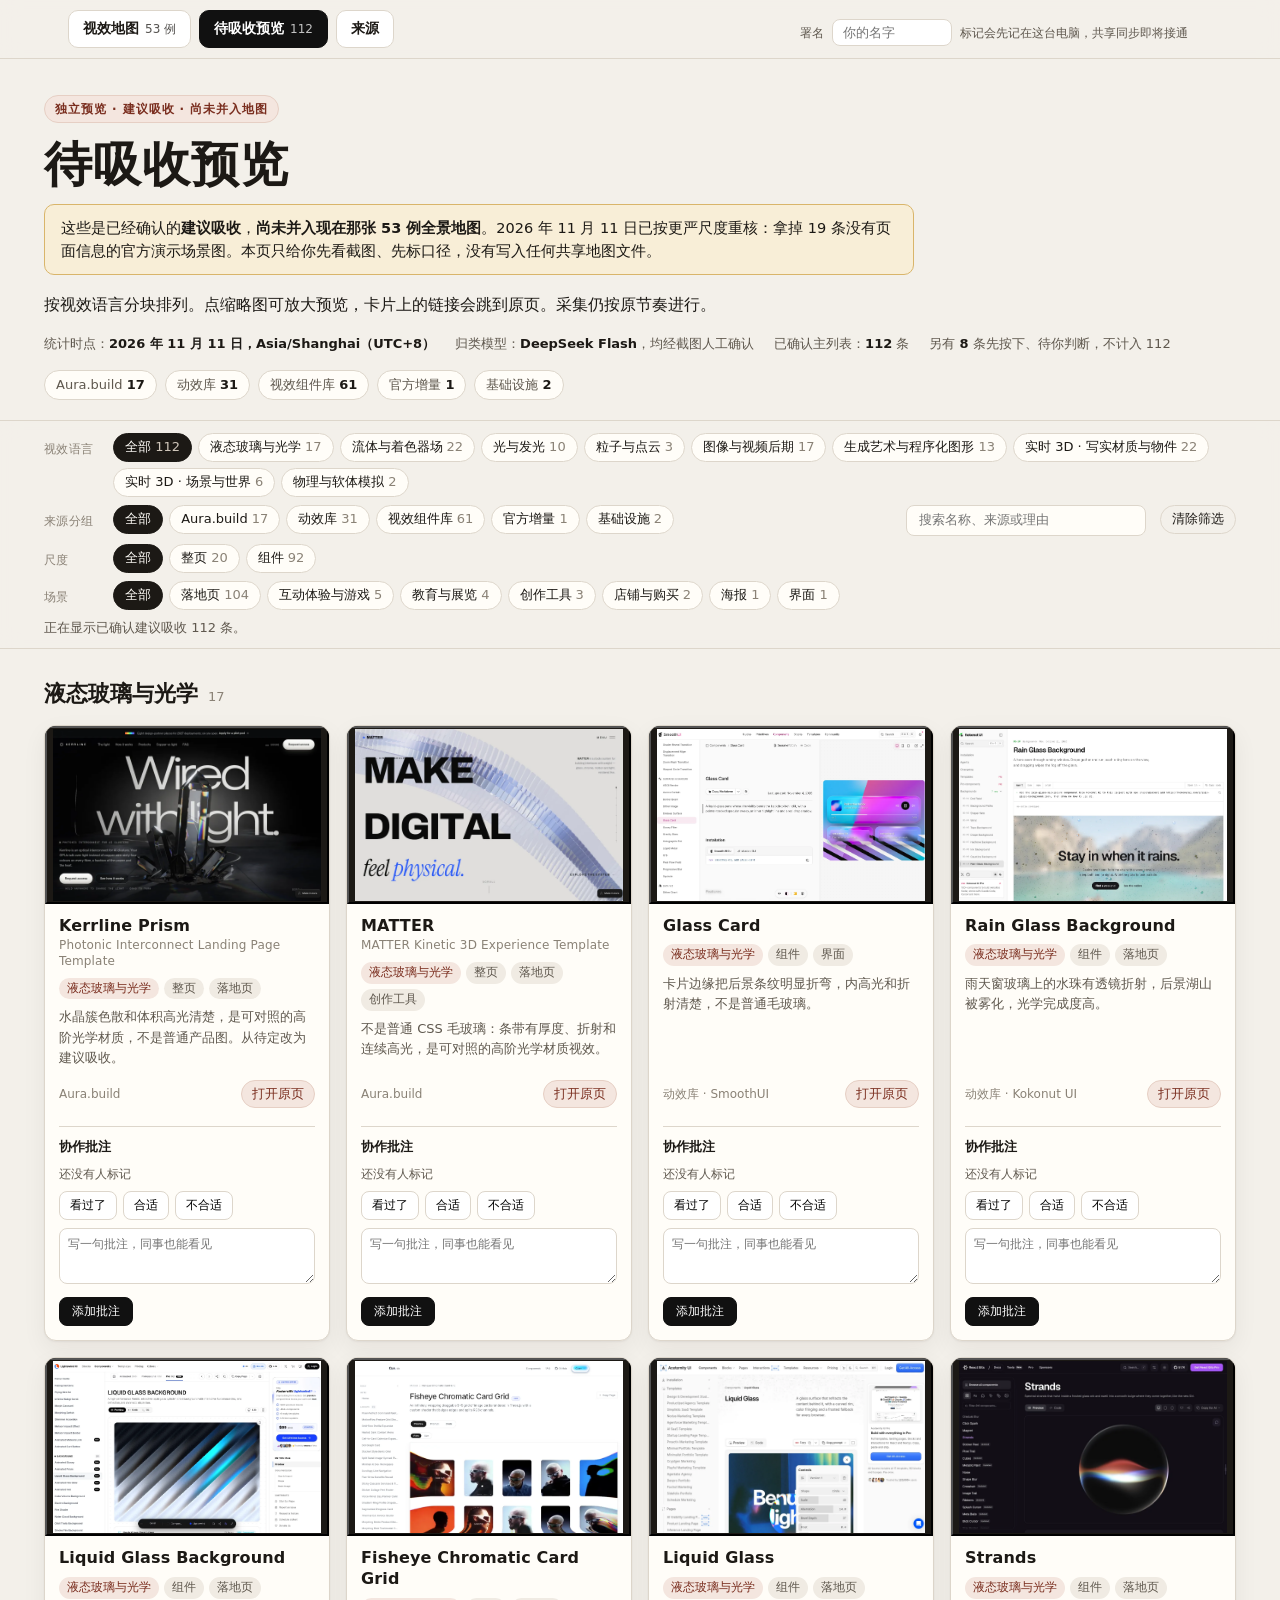
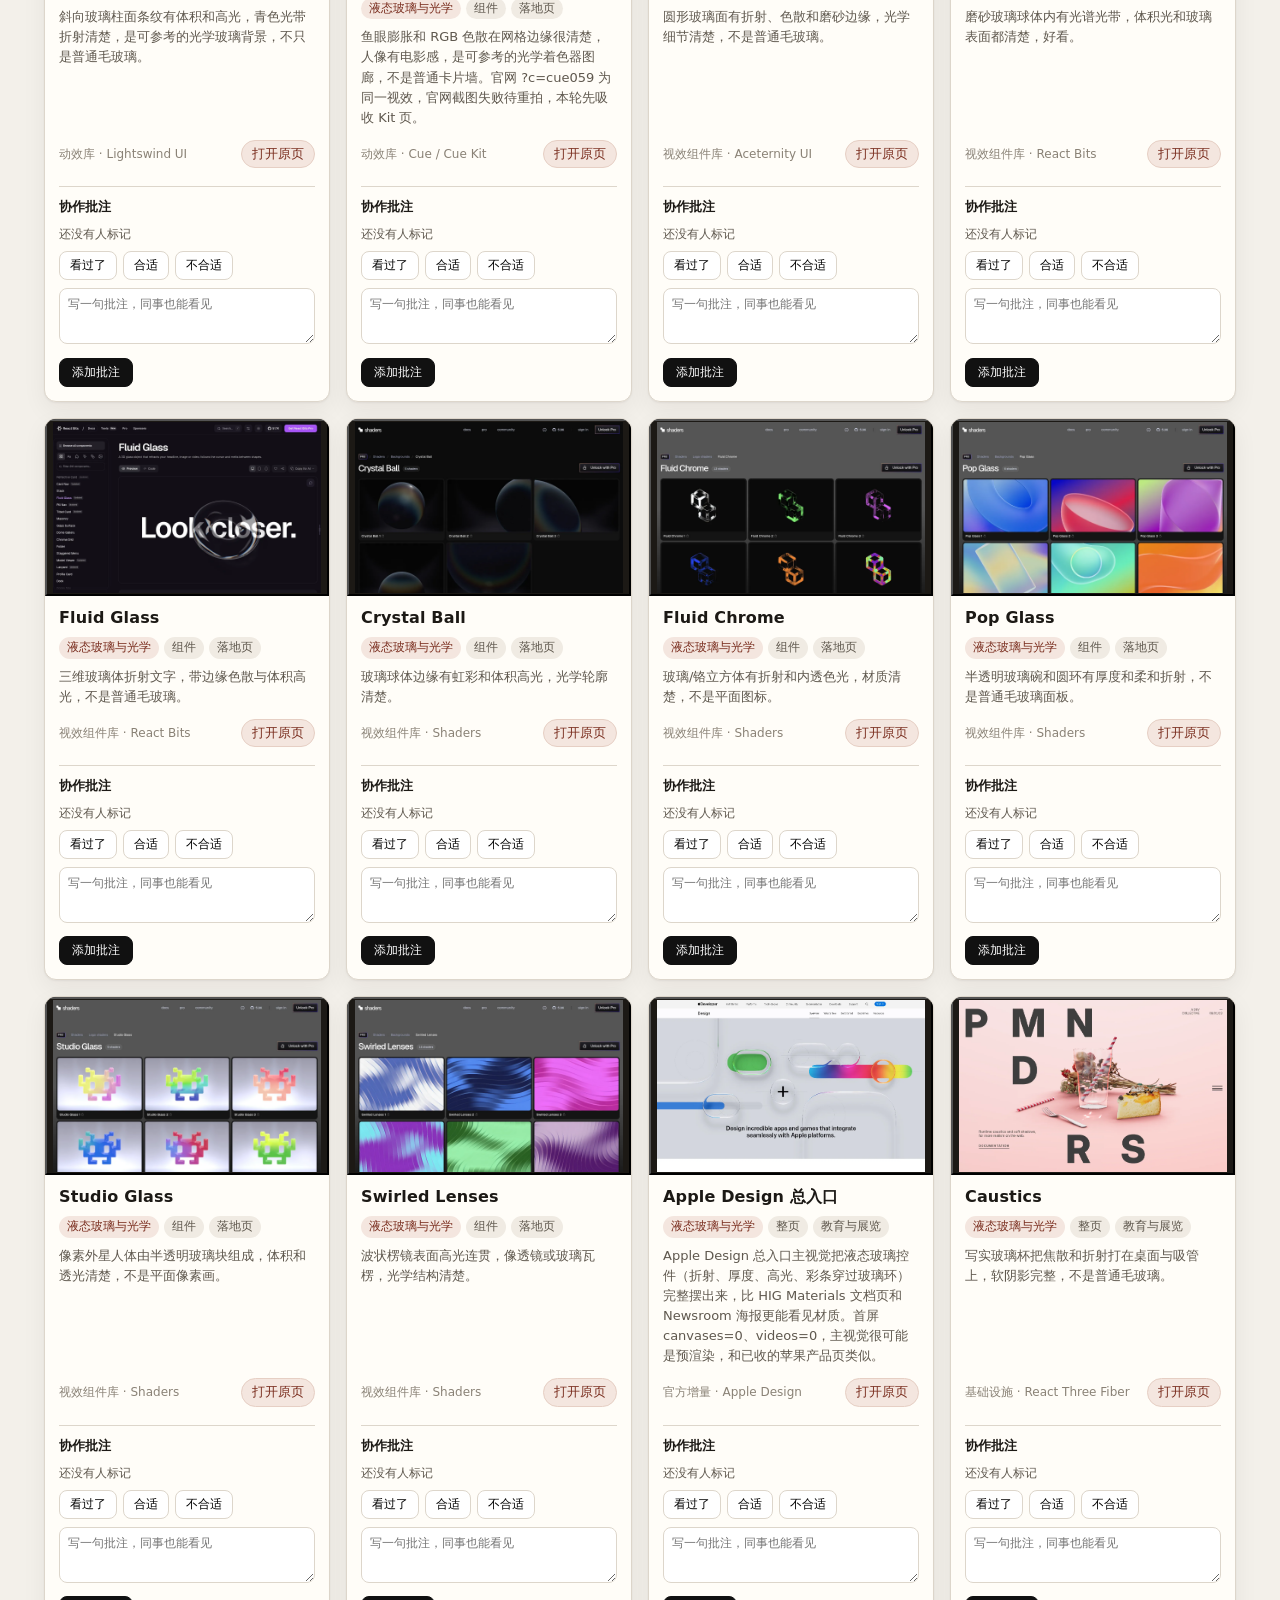
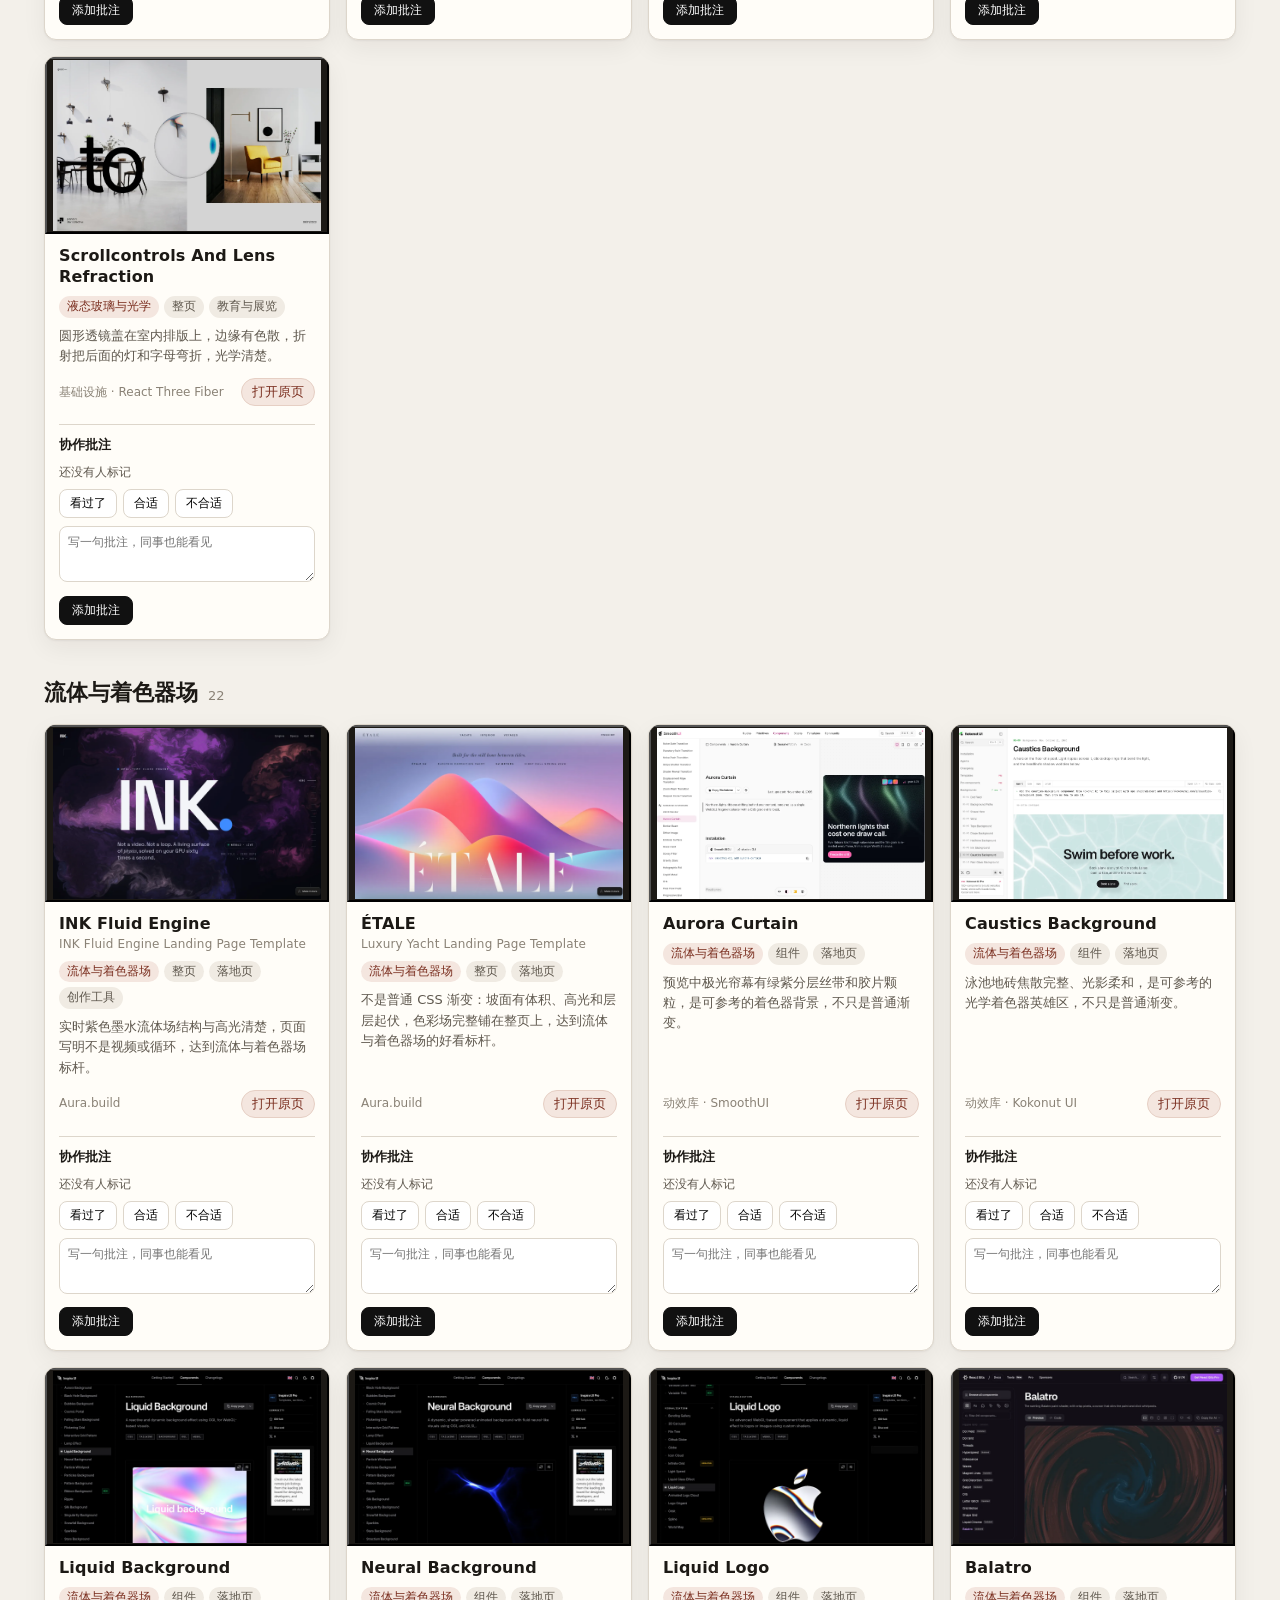
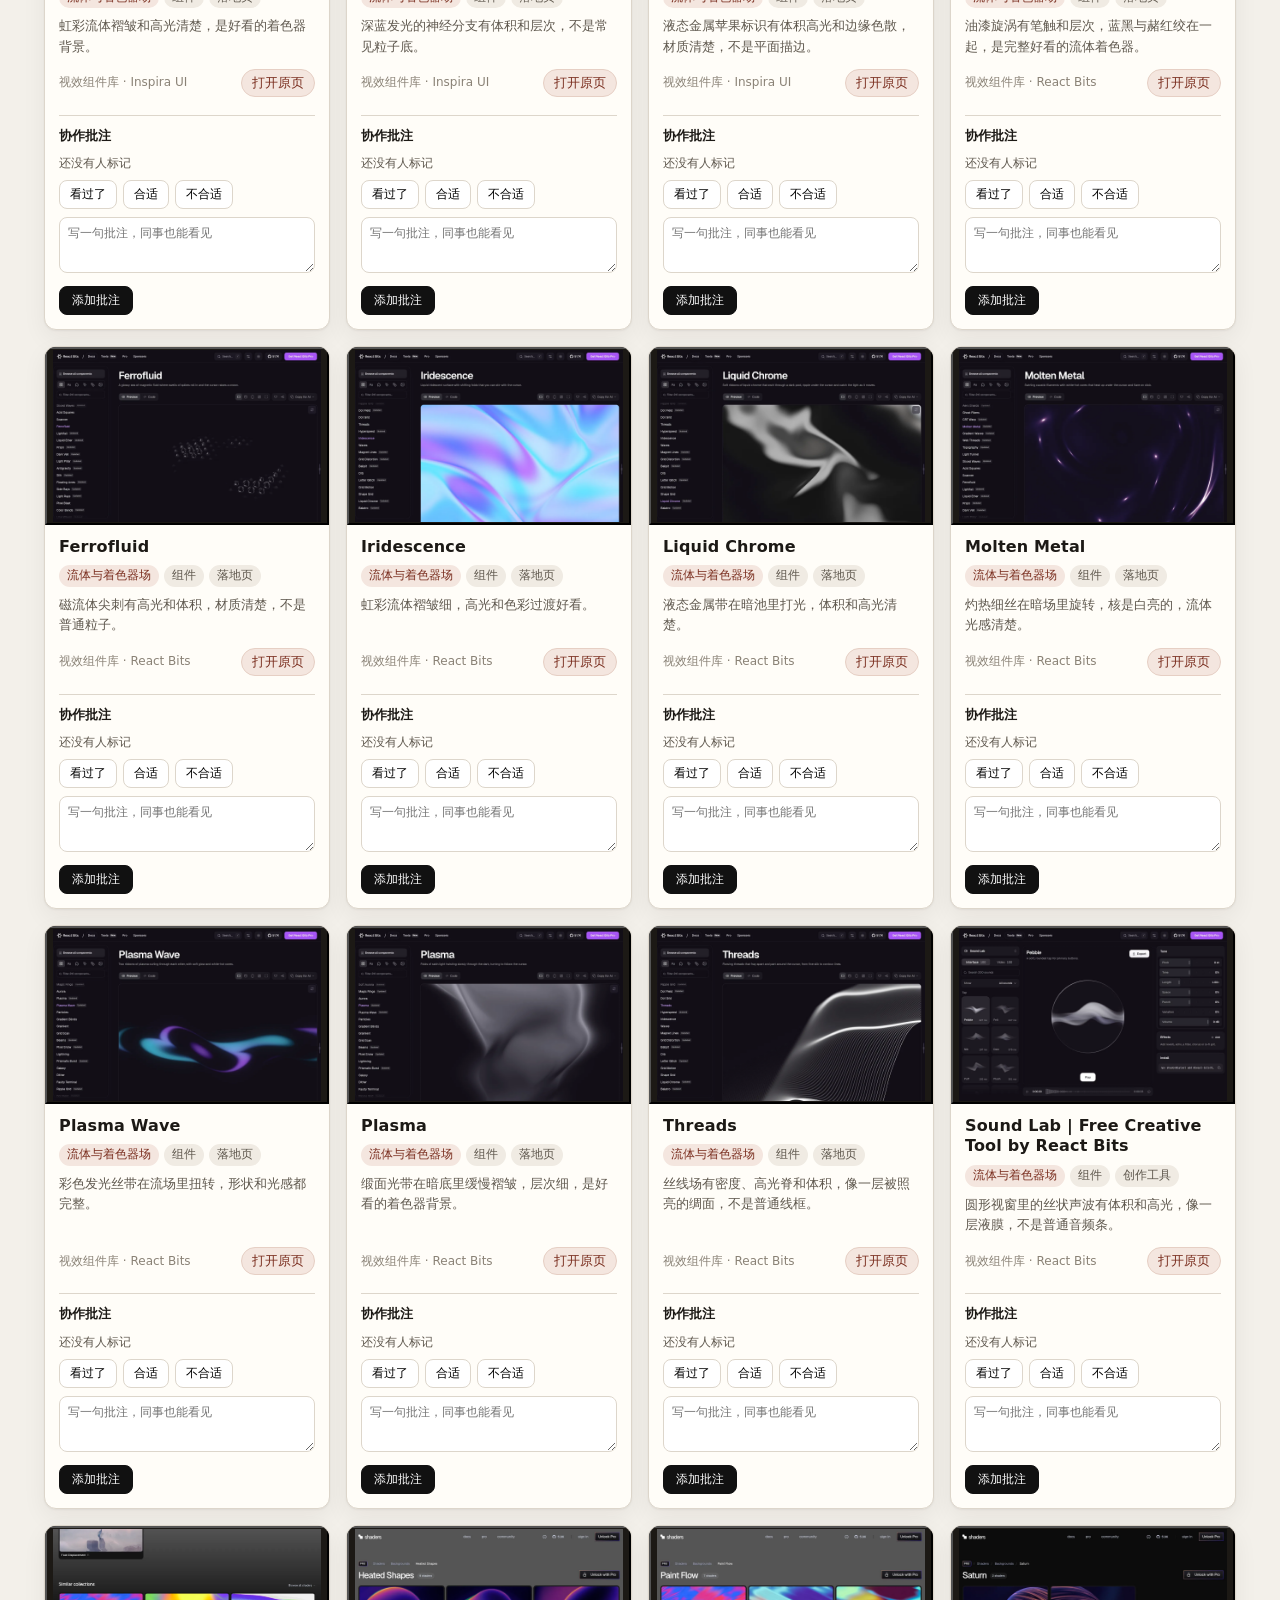
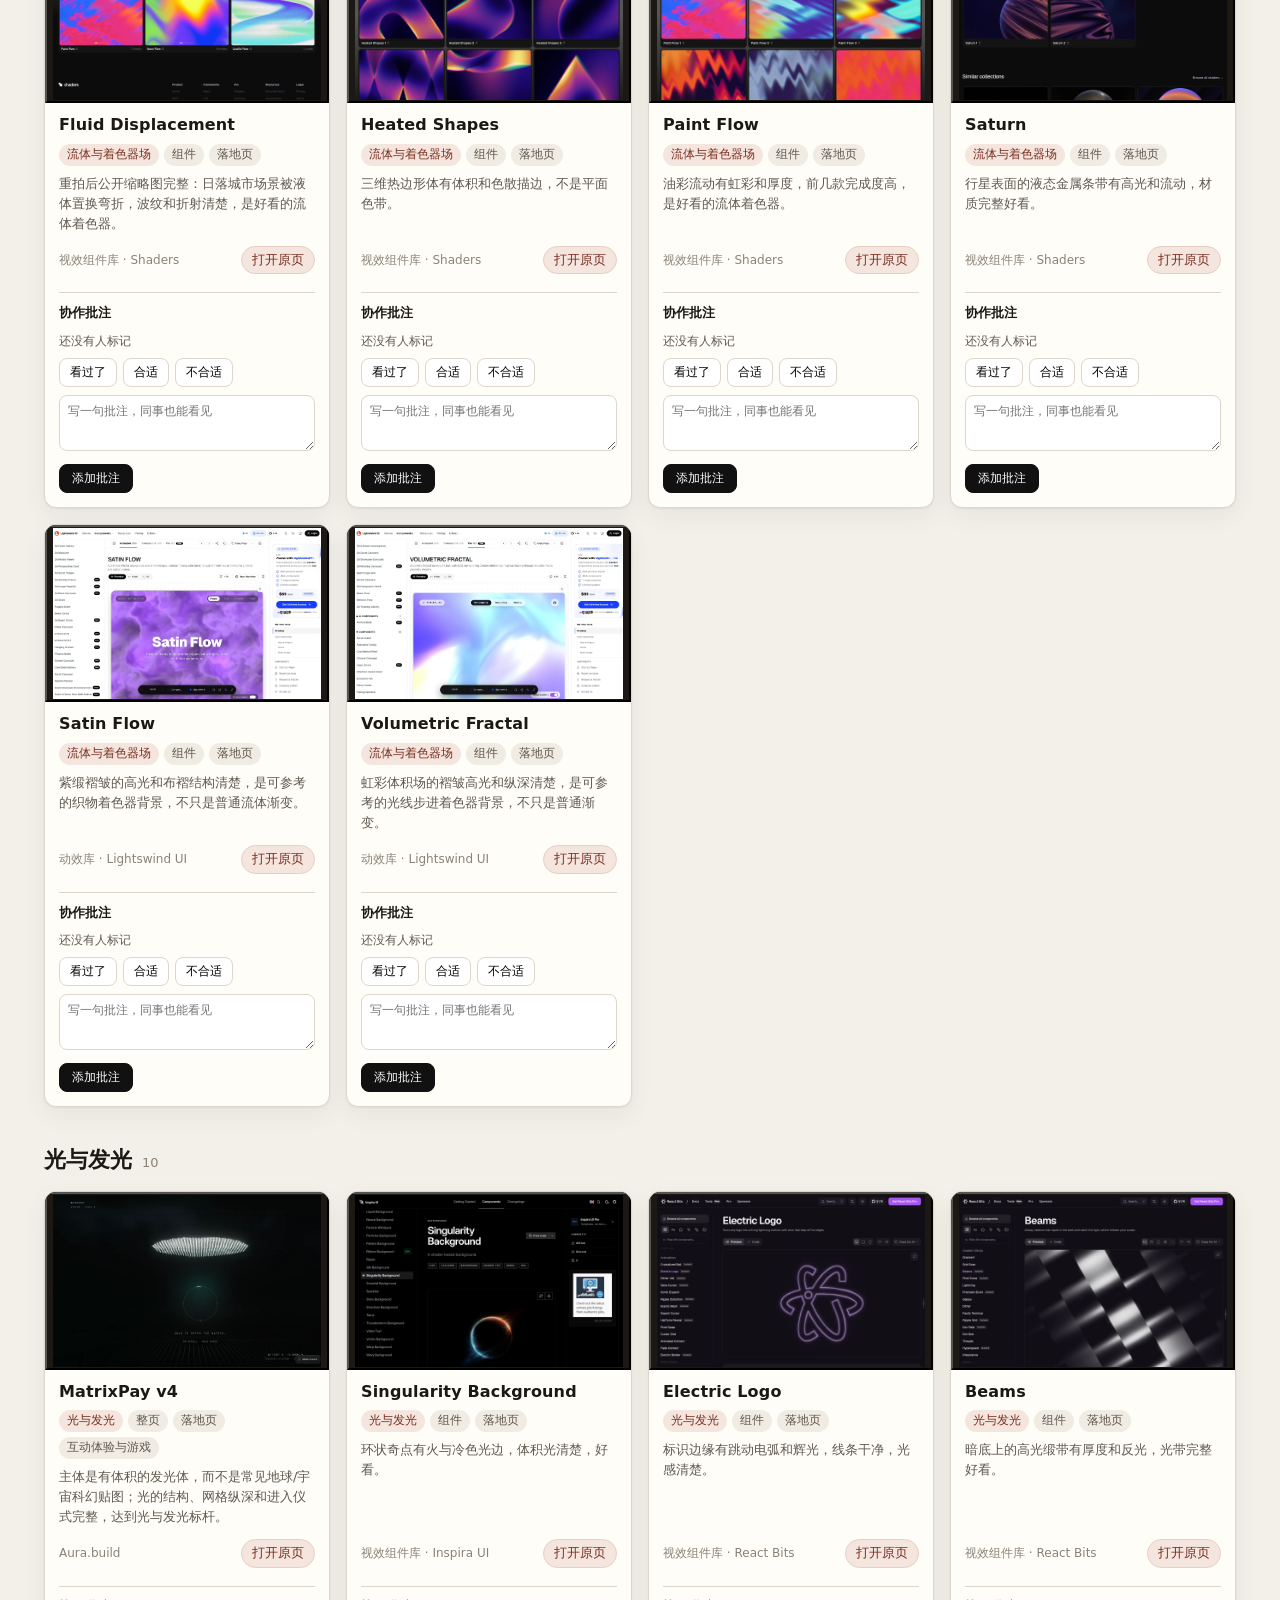
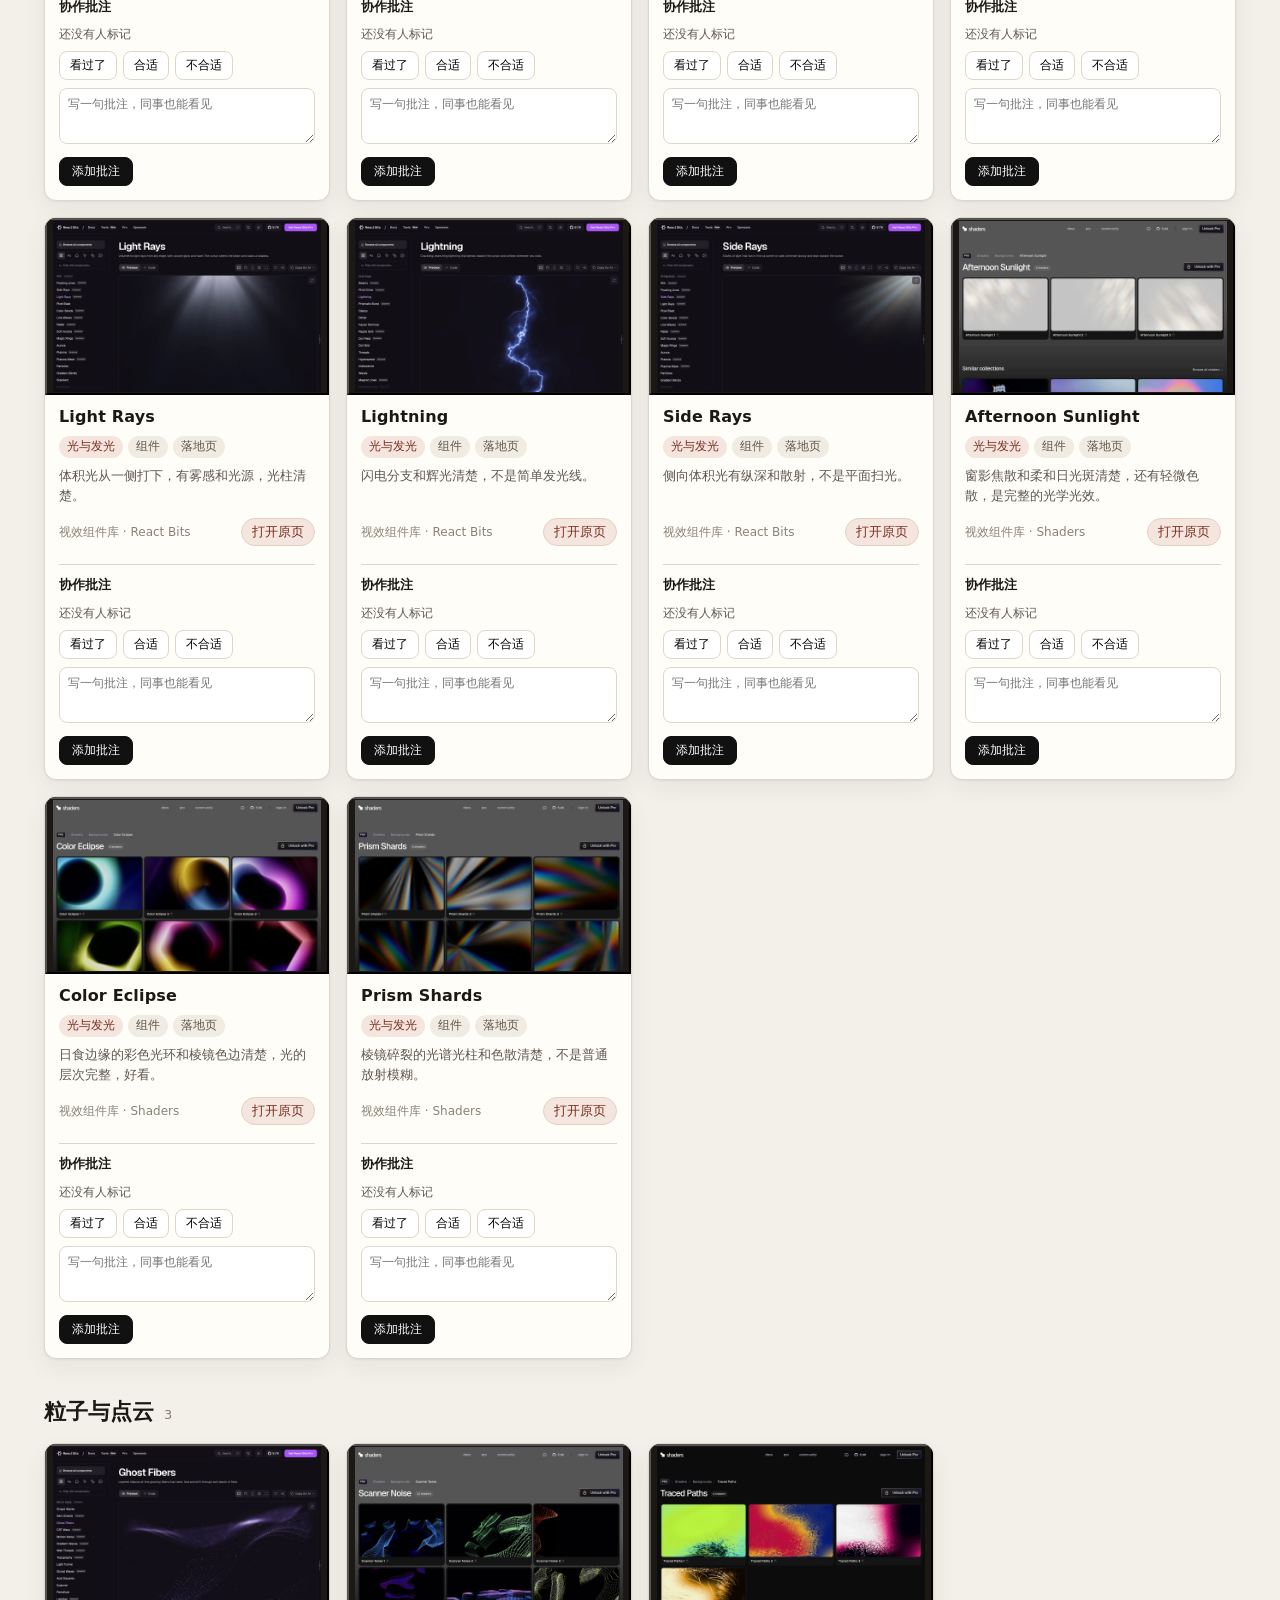
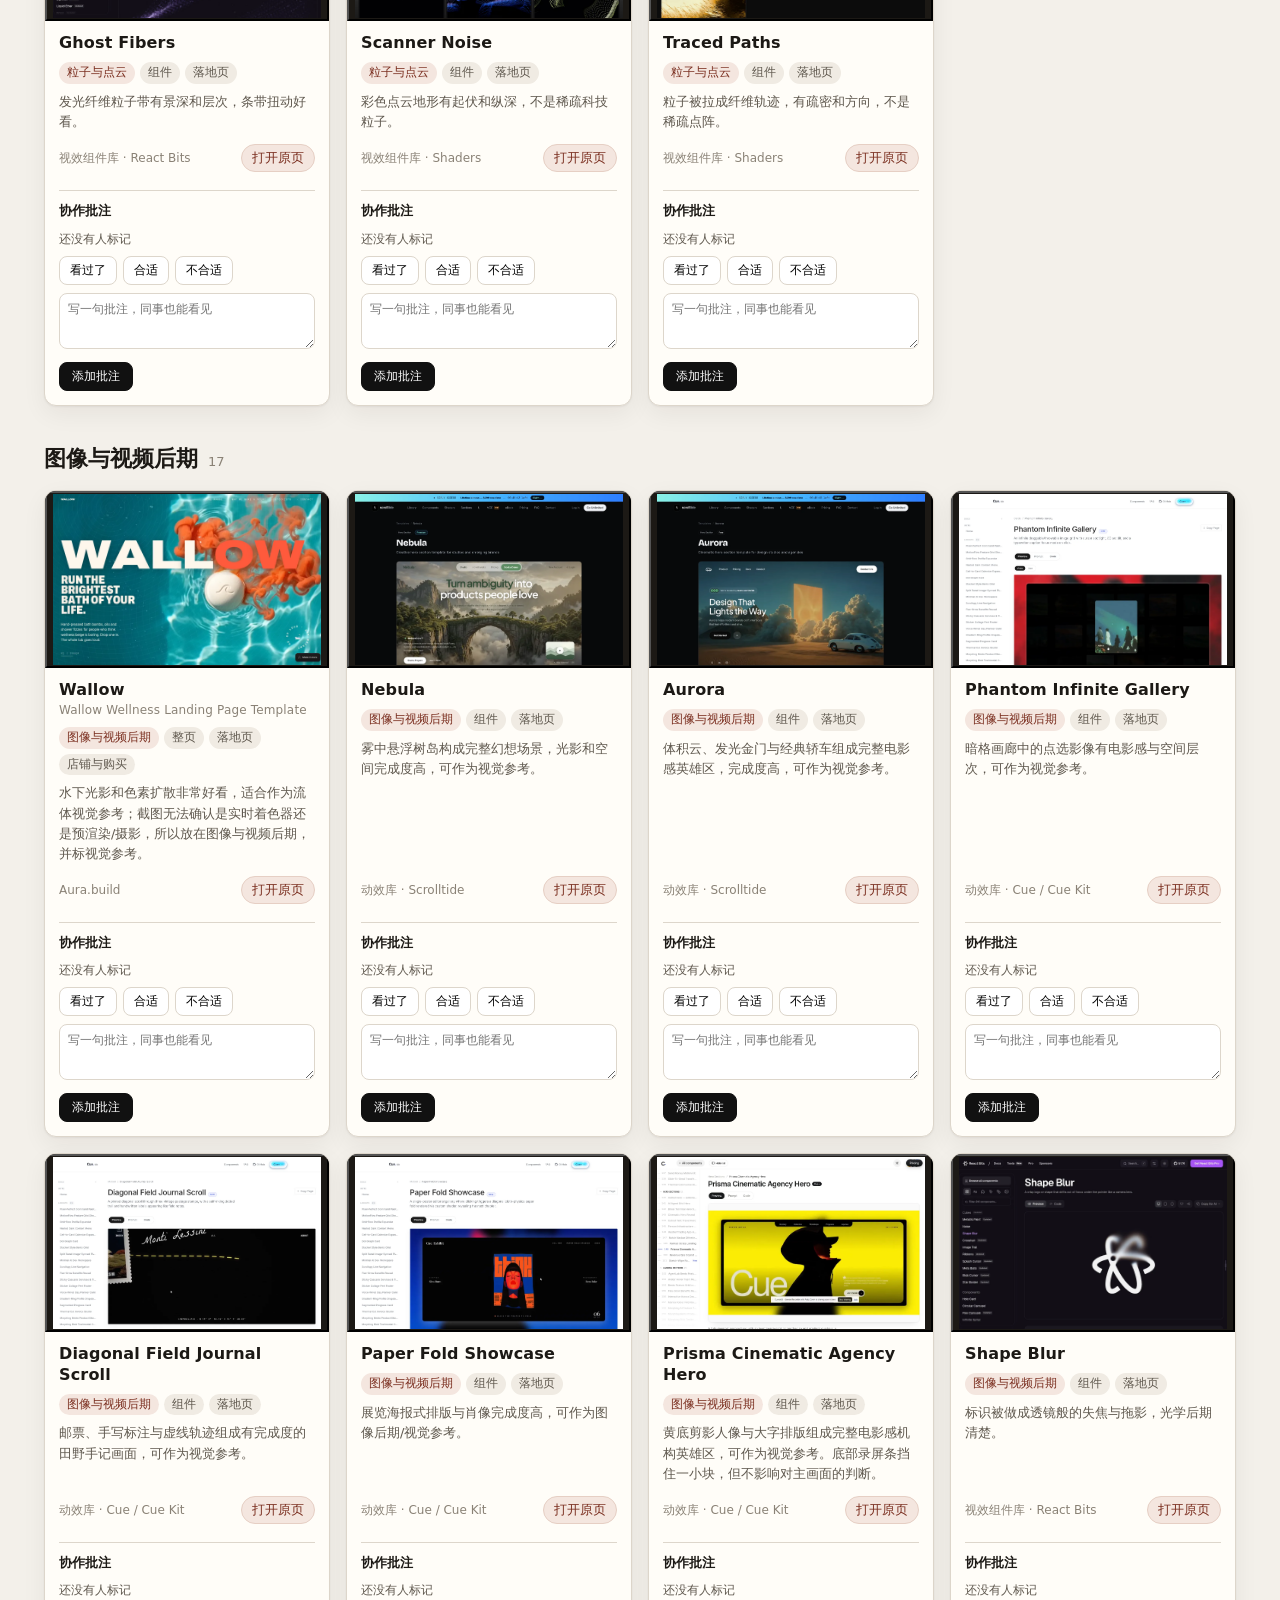
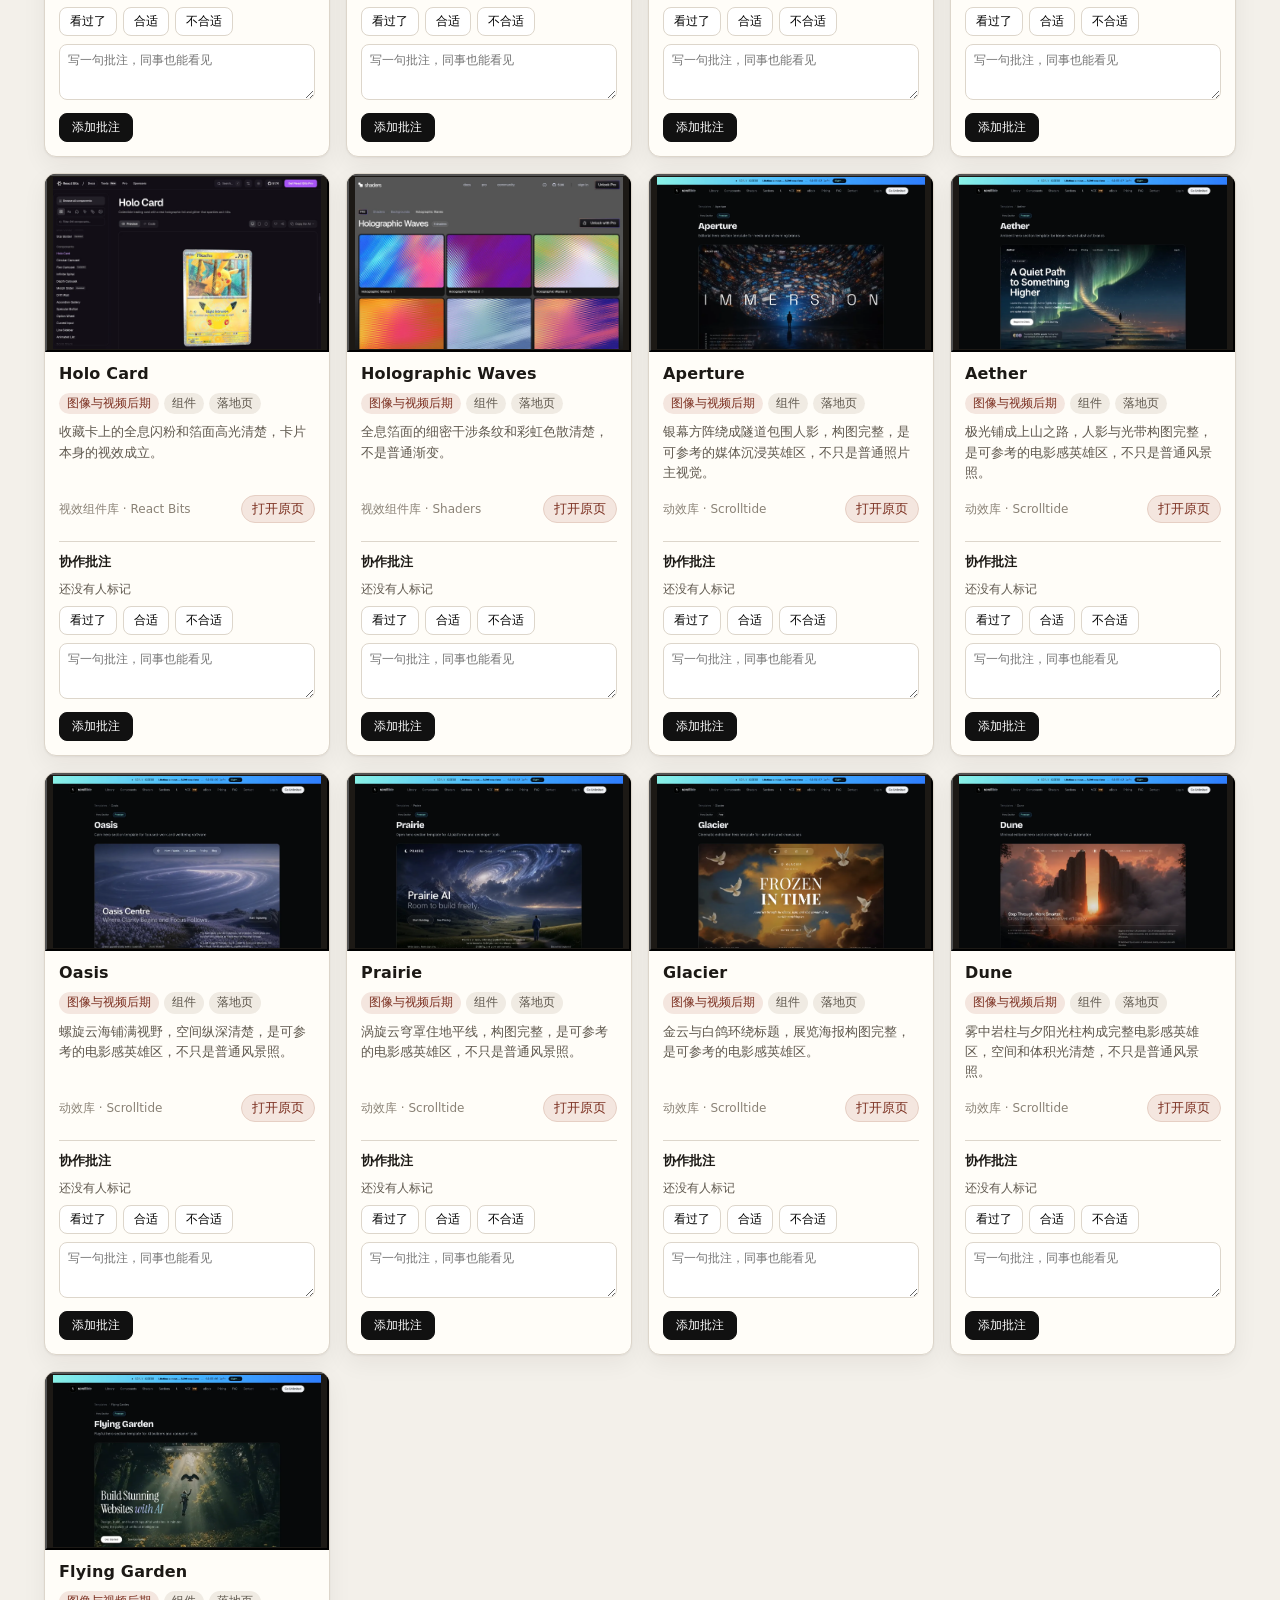
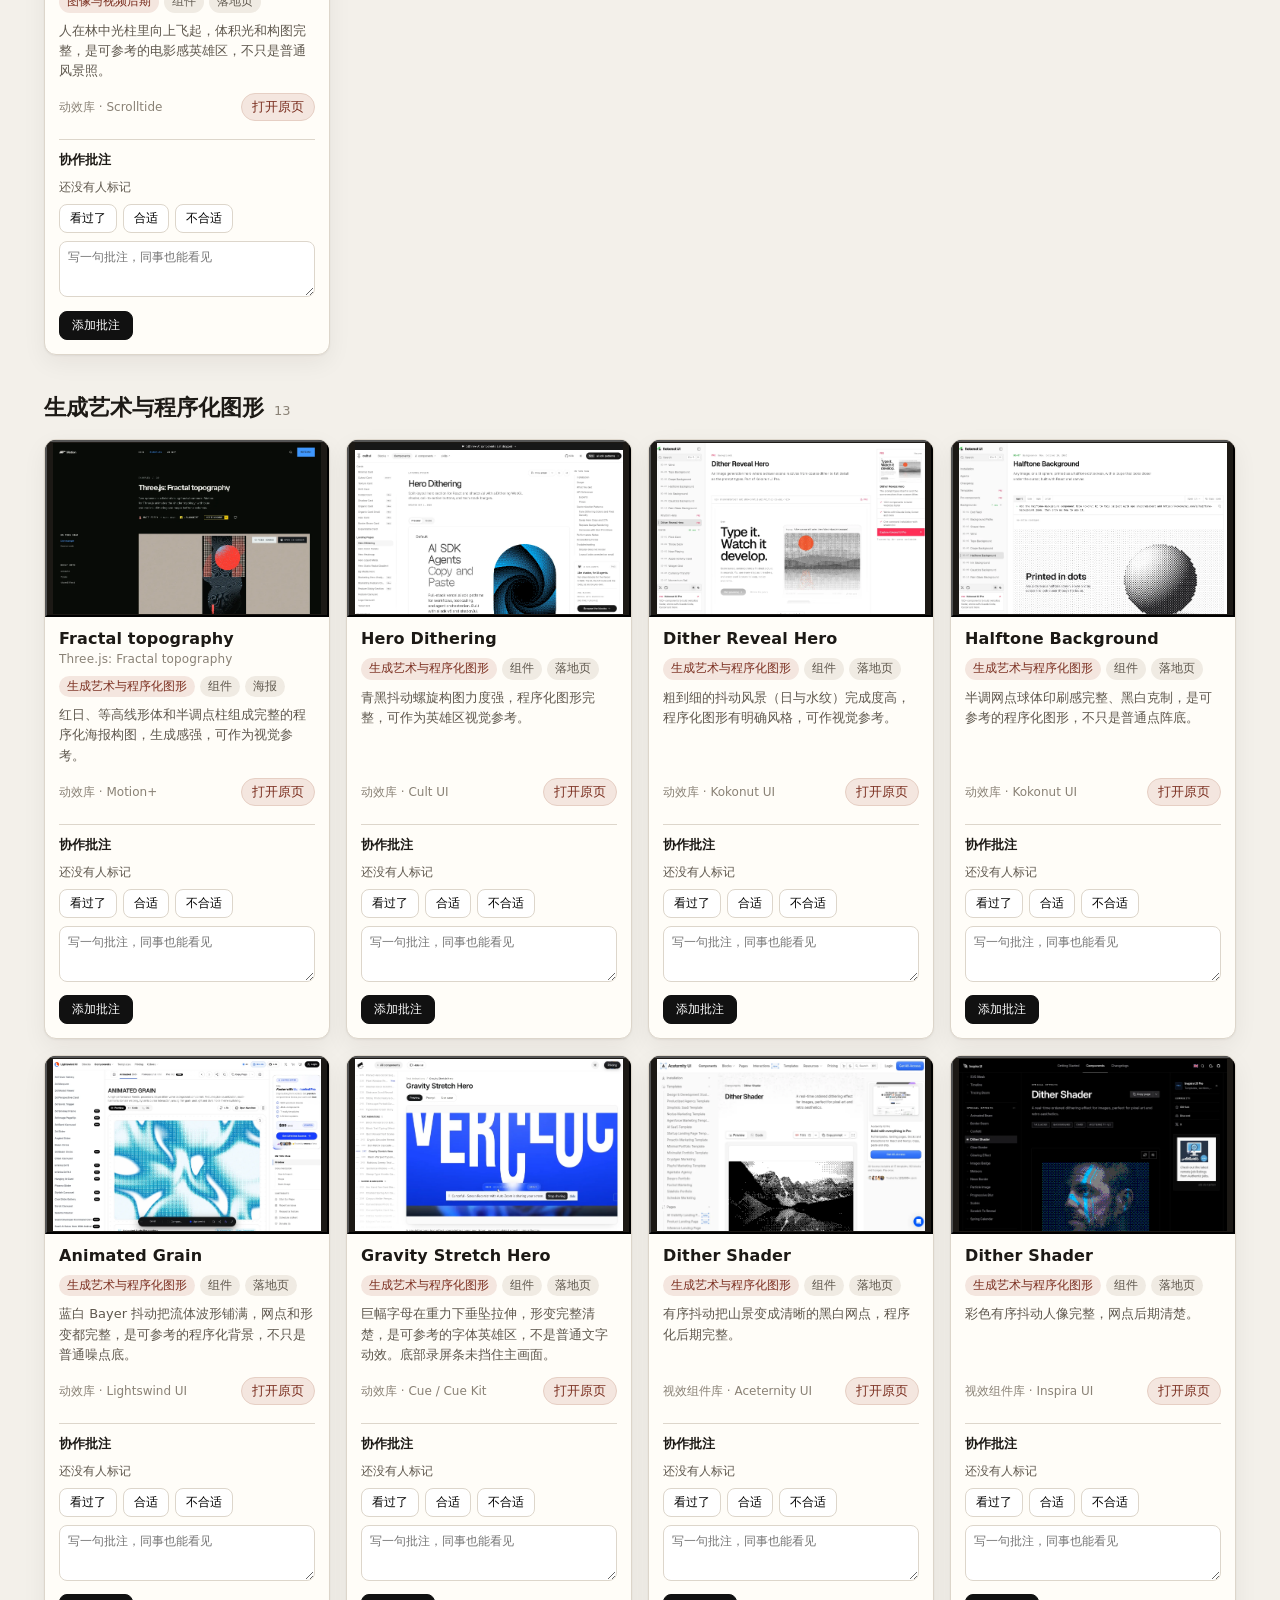
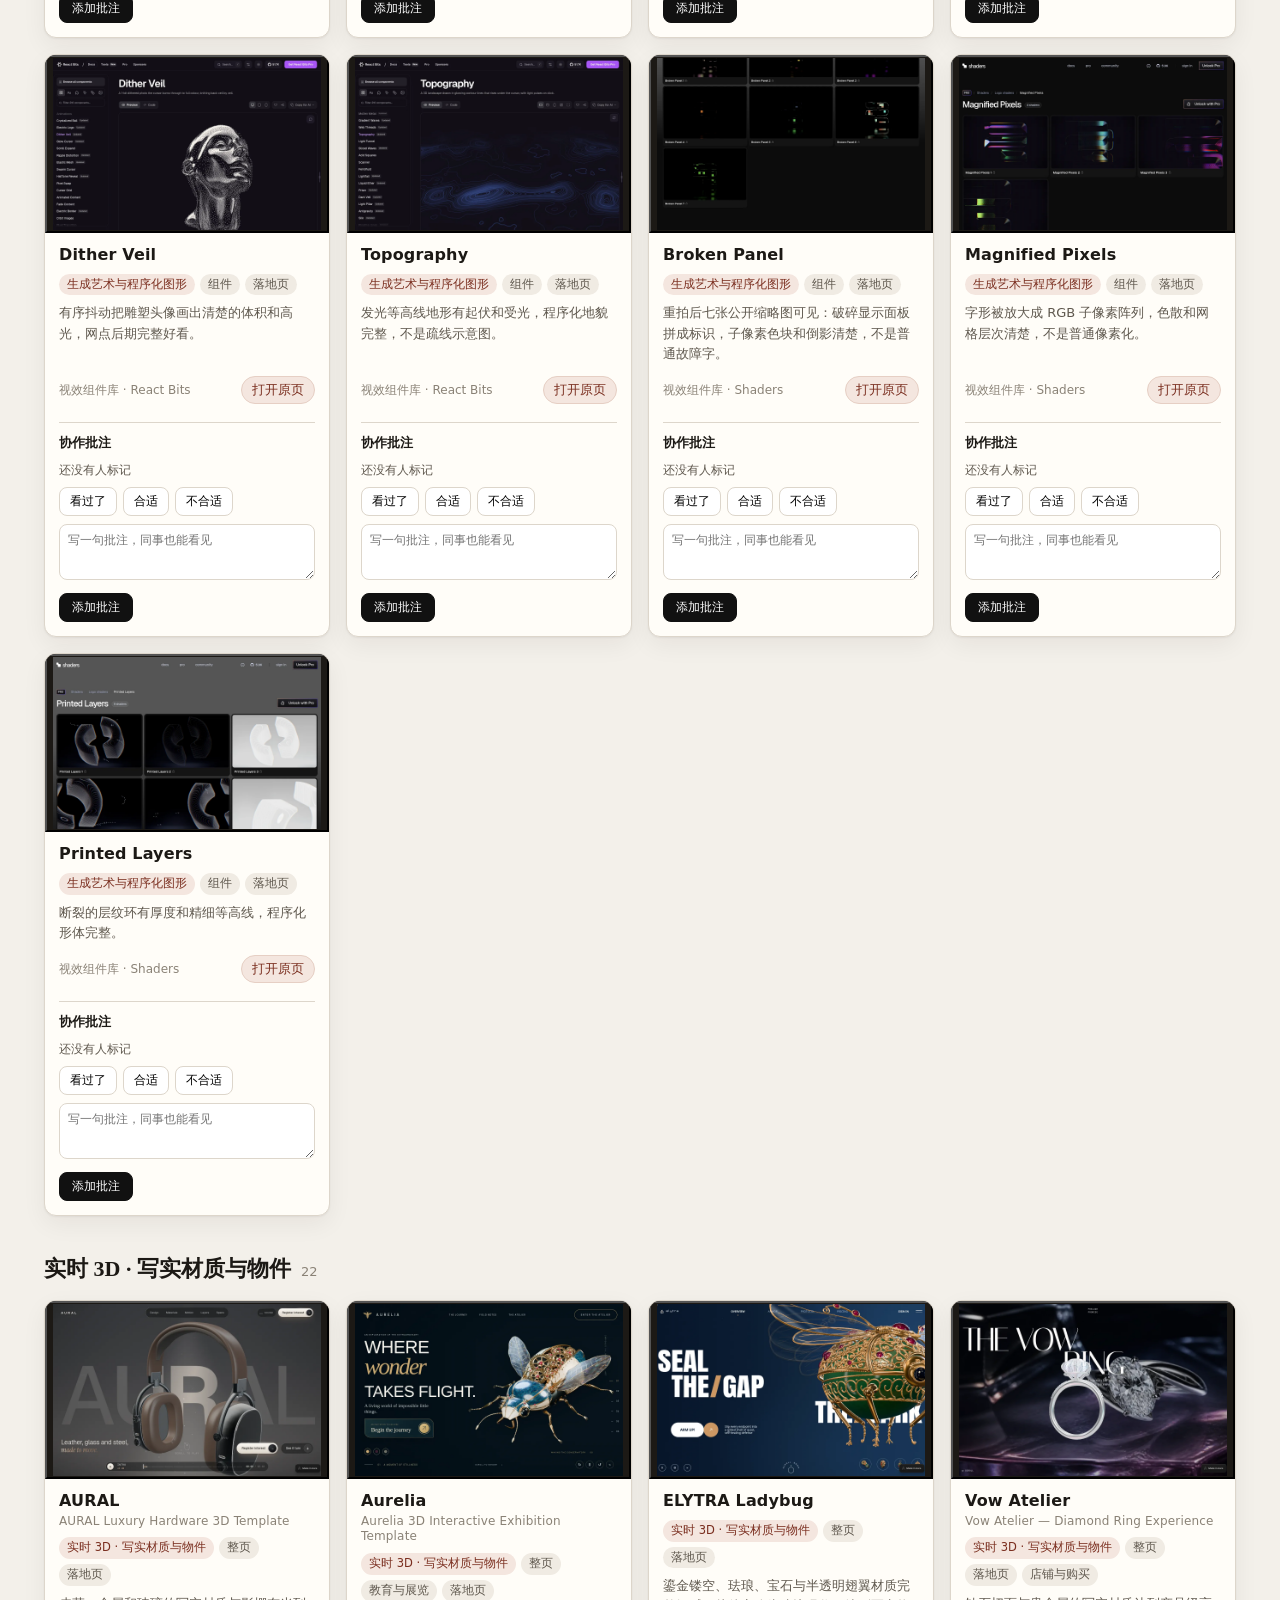
==== preview/index.html @ dbc1c1e2 "Add living H5 VFX map and staging preview for link sharing. The page keeps the current 53-case map a" ====
<!DOCTYPE html>
<html lang="zh-CN">
<head>
  <meta charset="utf-8">
  <meta name="viewport" content="width=device-width, initial-scale=1">
  <meta name="robots" content="noindex,nofollow">
  <title>待吸收预览 · 尚未并入 53 例全景地图</title>
  <link rel="stylesheet" href="styles.css">
  <link rel="stylesheet" href="../shared/annotate.css">
</head>
<body class="preview-page">
  <div class="live-shell">
    <div class="wrap">
      <div class="pane-switch">
        <a class="pane-btn" href="../">视效地图<span class="n">53 例</span></a>
        <a class="pane-btn on" href="./">待吸收预览<span class="n">112</span></a>
        <a class="pane-btn" href="../?pane=sources">来源</a>
        <div class="live-who">
          <label for="anno-name">署名</label>
          <input id="anno-name" type="text" maxlength="40" placeholder="你的名字" autocomplete="nickname">
          <span class="live-sync" id="anno-sync"></span>
        </div>
      </div>
    </div>
  </div>
  <header class="hero">
    <div class="wrap">
      <div class="kicker">独立预览 · 建议吸收 · 尚未并入地图</div>
      <h1>待吸收预览</h1>
      <div class="banner">
        <p>这些是已经确认的<strong>建议吸收</strong>，<strong>尚未并入现在那张 53 例全景地图</strong>。2026 年 11 月 11 日已按更严尺度重核：拿掉 19 条没有页面信息的官方演示场景图。本页只给你先看截图、先标口径，没有写入任何共享地图文件。</p>
      </div>
      <p class="lead">按视效语言分块排列。点缩略图可放大预览，卡片上的链接会跳到原页。采集仍按原节奏进行。</p>
      <div class="meta">
        <span>统计时点：<b>2026 年 11 月 11 日，Asia/Shanghai（UTC+8）</b></span>
        <span>归类模型：<b>DeepSeek Flash</b>，均经截图人工确认</span>
        <span>已确认主列表：<b>112</b> 条</span>
        <span>另有 <b>8</b> 条先按下、待你判断，不计入 112</span>
      </div>
      <div class="counts">
        <span class="count-pill">Aura.build <b>17</b></span>
        <span class="count-pill">动效库 <b>31</b></span>
        <span class="count-pill">视效组件库 <b>61</b></span>
        <span class="count-pill">官方增量 <b>1</b></span>
        <span class="count-pill">基础设施 <b>2</b></span>
      </div>
    </div>
  </header>

  <div class="filters" id="filters"></div>

  <main class="wrap" id="gallery"></main>

  <section class="wrap">
    <div class="held" id="held" hidden></div>
  </section>

  <footer class="wrap footnote">
    <p>官方增量只新增 Apple Design 总入口。另有鸿蒙 3 条是对齐已在全景地图里的案例，不作为新的待吸收条目。</p>
    <p>同一视效不双收：Cue Kit 与官网 <code>?c=</code> 已约定只保留已确认的那一侧。Photon Beam 已改为不吸收，不再放在先按下分区。</p>
    <p>这是在线活页里的待吸收预览，尚未并入左边的 53 例全景地图。更新后刷新即可看到最新内容。右上角先写署名，再在卡片上标「看过了」或写批注，同事也能看见。</p>
  </footer>

  <div class="lb" id="lightbox" aria-hidden="true" role="dialog" aria-label="截图放大预览">
    <button type="button" class="lb-close" id="lb-close" aria-label="关闭">×</button>
    <button type="button" class="lb-nav lb-prev" id="lb-prev" aria-label="上一张">‹</button>
    <img id="lb-img" alt="">
    <button type="button" class="lb-nav lb-next" id="lb-next" aria-label="下一张">›</button>
    <div class="lb-caption" id="lb-cap"></div>
  </div>

  <script src="data/cases.js"></script>
  <script src="../shared/config.js"></script>
  <script src="../shared/annotate.js"></script>
  <script src="app.js"></script>
</body>
</html>
---- preview/styles.css ----
:root {
  --bg: #f3f0ea;
  --bg-elev: #fffdf8;
  --ink: #1c1915;
  --muted: #5f584e;
  --faint: #8a8276;
  --line: #ddd6cb;
  --accent: #7a2e1f;
  --accent-soft: #f4e6df;
  --banner-bg: #f8eed7;
  --banner-line: #d9b56a;
  --held-bg: #f7f1e4;
  --held-line: #c9a56a;
  --chip: #fffdf8;
  --chip-on: #1c1915;
  --chip-on-text: #fffdf8;
  --shadow: 0 1px 2px rgba(28, 25, 21, 0.05), 0 8px 24px rgba(28, 25, 21, 0.06);
  --radius: 12px;
  --sans: "PingFang SC", "Hiragino Sans GB", "Noto Sans SC", "Microsoft YaHei", ui-sans-serif, system-ui, sans-serif;
  --serif: "Songti SC", "STSong", "Noto Serif SC", "Source Han Serif SC", "Songti TC", Georgia, "Times New Roman", serif;
}

* { box-sizing: border-box; }
html { scroll-behavior: smooth; }
body {
  margin: 0;
  background: var(--bg);
  color: var(--ink);
  font-family: var(--sans);
  font-size: 15px;
  line-height: 1.55;
  min-height: 100vh;
}

a { color: var(--accent); }
a:hover { text-decoration-thickness: 2px; }

.wrap { max-width: 1240px; margin: 0 auto; padding: 0 24px; }

/* Header */
.hero {
  padding: 36px 0 20px;
  border-bottom: 1px solid var(--line);
}
.kicker {
  display: inline-block;
  font-size: 12px;
  letter-spacing: 0.08em;
  text-transform: none;
  font-weight: 600;
  color: var(--accent);
  background: var(--accent-soft);
  border: 1px solid #e6cfc4;
  border-radius: 999px;
  padding: 4px 10px;
  margin-bottom: 14px;
}
.hero h1 {
  font-family: var(--serif);
  font-weight: 600;
  font-size: clamp(32px, 5vw, 48px);
  line-height: 1.15;
  margin: 0 0 12px;
  letter-spacing: 0.02em;
}
.lead {
  font-size: 16px;
  color: var(--ink);
  max-width: 46em;
  margin: 0 0 16px;
}
.lead strong { font-weight: 650; }
.banner {
  background: var(--banner-bg);
  border: 1px solid var(--banner-line);
  border-radius: 10px;
  padding: 12px 16px;
  margin: 0 0 18px;
  max-width: 58em;
}
.banner p { margin: 0; font-size: 14.5px; }
.meta {
  display: flex;
  flex-wrap: wrap;
  gap: 8px 20px;
  color: var(--muted);
  font-size: 13px;
}
.meta b { color: var(--ink); font-weight: 600; }
.counts {
  display: flex;
  flex-wrap: wrap;
  gap: 8px;
  margin-top: 16px;
}
.count-pill {
  background: var(--bg-elev);
  border: 1px solid var(--line);
  border-radius: 999px;
  padding: 4px 11px;
  font-size: 13px;
  color: var(--muted);
}
.count-pill b { color: var(--ink); font-weight: 600; }

/* Filters */
.filters {
  position: sticky;
  top: 0;
  z-index: 20;
  background: color-mix(in srgb, var(--bg) 88%, transparent);
  backdrop-filter: blur(10px);
  -webkit-backdrop-filter: blur(10px);
  border-bottom: 1px solid var(--line);
  padding: 12px 0 10px;
}
.filter-row {
  display: flex;
  flex-wrap: nowrap;
  align-items: flex-start;
  gap: 10px 14px;
  margin-bottom: 8px;
}
.filter-row:last-child { margin-bottom: 0; }
.filter-label {
  flex: 0 0 4.6em;
  color: var(--faint);
  font-size: 12px;
  padding-top: 7px;
  letter-spacing: 0.04em;
}
.chips { display: flex; flex-wrap: wrap; gap: 6px; flex: 1 1 auto; min-width: 0; }
.chip, .search input, .reset-btn {
  font-family: inherit;
  font-size: 13px;
  border-radius: 999px;
  border: 1px solid var(--line);
  background: var(--chip);
  color: var(--ink);
  padding: 5px 11px;
  cursor: pointer;
  line-height: 1.3;
}
.chip:hover { border-color: #c9c0b3; }
.chip[aria-pressed="true"] {
  background: var(--chip-on);
  color: var(--chip-on-text);
  border-color: var(--chip-on);
}
.chip .n { color: var(--faint); margin-left: 4px; font-variant-numeric: tabular-nums; }
.chip[aria-pressed="true"] .n { color: #cfc6ba; }
.search { margin-left: auto; display: flex; gap: 8px; align-items: center; }
.search input {
  width: min(240px, 46vw);
  border-radius: 8px;
  padding: 6px 12px;
  outline: none;
}
.search input:focus { border-color: var(--ink); }
.reset-btn { background: transparent; }
.reset-btn:hover { background: #ece7de; }
.status-line {
  font-size: 13px;
  color: var(--muted);
  margin-top: 8px;
}

/* Sections */
.lang-section { padding: 28px 0 8px; }
.lang-section h2 {
  font-family: var(--serif);
  font-size: 22px;
  font-weight: 600;
  margin: 0 0 14px;
  display: flex;
  align-items: baseline;
  gap: 10px;
}
.lang-section h2 .n {
  font-family: var(--sans);
  font-size: 13px;
  color: var(--faint);
  font-weight: 500;
}

.grid {
  display: grid;
  grid-template-columns: repeat(auto-fill, minmax(280px, 1fr));
  gap: 16px;
}

.card {
  background: var(--bg-elev);
  border: 1px solid var(--line);
  border-radius: var(--radius);
  overflow: hidden;
  box-shadow: var(--shadow);
  display: flex;
  flex-direction: column;
  min-width: 0;
}
.thumb {
  display: block;
  aspect-ratio: 16 / 10;
  background: #1c1915;
  cursor: zoom-in;
  overflow: hidden;
  position: relative;
}
.thumb img {
  width: 100%;
  height: 100%;
  object-fit: cover;
  display: block;
}
.thumb:hover img { transform: scale(1.02); }
.thumb img { transition: transform 0.35s ease; }
.thumb-missing {
  color: #eee5d8;
  display: flex;
  align-items: center;
  justify-content: center;
  font-size: 13px;
  cursor: default;
}
.card-body { padding: 12px 14px 14px; display: flex; flex-direction: column; gap: 8px; flex: 1; }
.card-title {
  font-size: 16px;
  font-weight: 650;
  margin: 0;
  letter-spacing: 0.01em;
  line-height: 1.3;
}
.official { display: block; font-size: 12px; color: var(--faint); font-weight: 400; margin-top: 2px; }
.tags { display: flex; flex-wrap: wrap; gap: 5px; }
.tag {
  font-size: 11.5px;
  color: var(--muted);
  background: #f0ebe3;
  border-radius: 999px;
  padding: 2px 8px;
}
.tag.lang { background: var(--accent-soft); color: var(--accent); }
.reason {
  margin: 0;
  font-size: 13px;
  color: var(--muted);
  flex: 1;
}
.card-actions { display: flex; justify-content: space-between; align-items: center; gap: 8px; margin-top: 4px; }
.source { font-size: 12px; color: var(--faint); }
.source b { color: var(--muted); font-weight: 600; }
.ext {
  font-size: 13px;
  text-decoration: none;
  border: 1px solid #e6cfc4;
  background: var(--accent-soft);
  color: var(--accent);
  border-radius: 999px;
  padding: 3px 10px;
  white-space: nowrap;
}
.ext:hover { background: #ecd4c8; }

/* Held */
.held {
  margin: 36px 0 20px;
  background: var(--held-bg);
  border: 1px dashed var(--held-line);
  border-radius: 16px;
  padding: 22px 22px 24px;
}
.held h2 {
  font-family: var(--serif);
  font-size: 22px;
  margin: 0 0 8px;
}
.held .held-lead { margin: 0 0 16px; color: var(--muted); max-width: 48em; }
.held .grid { grid-template-columns: repeat(auto-fill, minmax(300px, 1fr)); max-width: 420px; }
.held .card { border-color: var(--held-line); }

.footnote {
  border-top: 1px solid var(--line);
  padding: 20px 0 40px;
  color: var(--muted);
  font-size: 13px;
}
.footnote p { margin: 0 0 8px; max-width: 58em; }

.empty {
  padding: 48px 0;
  color: var(--muted);
  text-align: center;
}

/* Lightbox */
.lb {
  position: fixed;
  inset: 0;
  z-index: 80;
  background: rgba(16, 14, 12, 0.88);
  display: flex;
  align-items: center;
  justify-content: center;
  padding: 32px 24px 80px;
  opacity: 0;
  pointer-events: none;
  transition: opacity 0.18s ease;
}
.lb.open { opacity: 1; pointer-events: auto; }
.lb img {
  max-width: min(1440px, 96vw);
  max-height: calc(100vh - 140px);
  object-fit: contain;
  border-radius: 6px;
  box-shadow: 0 20px 60px rgba(0,0,0,0.4);
  background: #111;
}
.lb-caption {
  position: absolute;
  left: 0; right: 0; bottom: 0;
  padding: 16px 24px 22px;
  color: #f4efe8;
  display: flex;
  justify-content: space-between;
  align-items: baseline;
  gap: 16px;
  background: linear-gradient(transparent, rgba(0,0,0,0.55));
}
.lb-caption strong { font-size: 16px; }
.lb-caption span { color: #cfc6ba; font-size: 13px; }
.lb-close, .lb-nav {
  position: absolute;
  top: 16px;
  background: rgba(255,255,255,0.1);
  color: #fff;
  border: 0;
  border-radius: 999px;
  width: 40px;
  height: 40px;
  font-size: 22px;
  cursor: pointer;
  font-family: inherit;
}
.lb-close { right: 16px; }
.lb-prev { left: 16px; top: 50%; transform: translateY(-50%); }
.lb-next { right: 16px; top: 50%; transform: translateY(-50%); }
.lb-close:hover, .lb-nav:hover { background: rgba(255,255,255,0.22); }

@media (max-width: 720px) {
  .wrap { padding: 0 16px; }
  .filter-label { flex-basis: 44px; font-size: 11px; }
  .search { margin-left: 0; width: 100%; }
  .search input { width: 100%; }
  .hero { padding-top: 24px; }
}
---- shared/annotate.css ----
.shell-top .pane-switch{width:100%}

.live-who{display:flex;align-items:center;gap:8px;margin-left:auto;flex-wrap:wrap}
.live-who label{font-size:12px;color:var(--muted,#6a675f);font-weight:500}
.live-who input{border:1px solid var(--line,#e4e0d6);background:#fff;border-radius:8px;padding:5px 10px;font-size:13px;min-width:120px;width:9em}
.live-who input.need{border-color:#9a3b32;box-shadow:0 0 0 3px rgba(154,59,50,.12)}
.live-sync{font-size:12px;color:var(--muted,#6a675f)}
.live-sync.ok{color:#0d7a4f}
.live-sync.err{color:#9a3b32}
.pane-switch{display:flex;gap:8px;align-items:center;flex-wrap:wrap}
a.pane-btn{text-decoration:none;color:inherit;display:inline-block}
.card{position:relative}
.anno-badge{position:absolute;top:6px;left:6px;z-index:2;display:flex;flex-wrap:wrap;gap:4px;pointer-events:none}
.anno-badge span{font-size:10px;line-height:1.2;padding:2px 6px;border-radius:999px;background:rgba(0,0,0,.72);color:#fff}
.anno-badge span.suit{background:#0d7a4f}
.anno-badge span.unsuit{background:#9a3b32}
.anno-panel{margin-top:14px;padding-top:12px;border-top:1px solid var(--line,#e4e0d6)}
.anno-panel h3{margin:0 0 8px;font-size:13px;font-weight:650}
.anno-btns{display:flex;flex-wrap:wrap;gap:6px;margin:0 0 8px}
.anno-btns button{border:1px solid var(--line,#e4e0d6);background:#fff;border-radius:8px;padding:5px 10px;font-size:12px}
.anno-btns button.on-seen{background:#111;color:#fff;border-color:#111}
.anno-btns button.on-suit{background:#0d7a4f;color:#fff;border-color:#0d7a4f}
.anno-btns button.on-unsuit{background:#9a3b32;color:#fff;border-color:#9a3b32}
.anno-panel textarea{width:100%;border:1px solid var(--line,#e4e0d6);border-radius:8px;padding:6px 8px;font:inherit;font-size:12px;min-height:56px;resize:vertical}
.anno-panel .anno-add{margin-top:6px;border:1px solid #111;background:#111;color:#fff;border-radius:8px;padding:5px 12px;font-size:12px}
.anno-thread{margin:10px 0 0;padding:0;list-style:none;display:flex;flex-direction:column;gap:8px}
.anno-thread li{background:#f7f5f0;border-radius:8px;padding:7px 8px;font-size:12px}
.anno-thread .who{font-weight:650;margin-right:6px}
.anno-thread .when{color:#8a8276;font-size:11px;margin-left:4px}
.anno-marks{font-size:12px;color:#5f584e;margin:0 0 8px;line-height:1.5}
.anno-panel.compact{margin-top:10px;padding-top:10px}
.preview-page .live-shell{
  position:sticky;top:0;z-index:40;
  background:rgba(243,240,234,.94);
  backdrop-filter:saturate(1.2) blur(10px);
  border-bottom:1px solid var(--line,#ddd6cb);
  padding:10px 0;
}
.preview-page .live-shell .wrap{display:block}
.preview-page .live-shell .pane-switch{padding:0 24px}
.preview-page .pane-btn{border:1px solid var(--line,#ddd6cb);background:#fff;border-radius:10px;padding:7px 14px;font-size:14px;font-weight:600;color:inherit;text-decoration:none}
.preview-page .pane-btn.on{background:#111;color:#fff;border-color:#111}
.preview-page .pane-btn .n{margin-left:6px;font-size:12px;font-weight:500;opacity:.75}
.preview-page .live-who{padding:8px 24px 0}
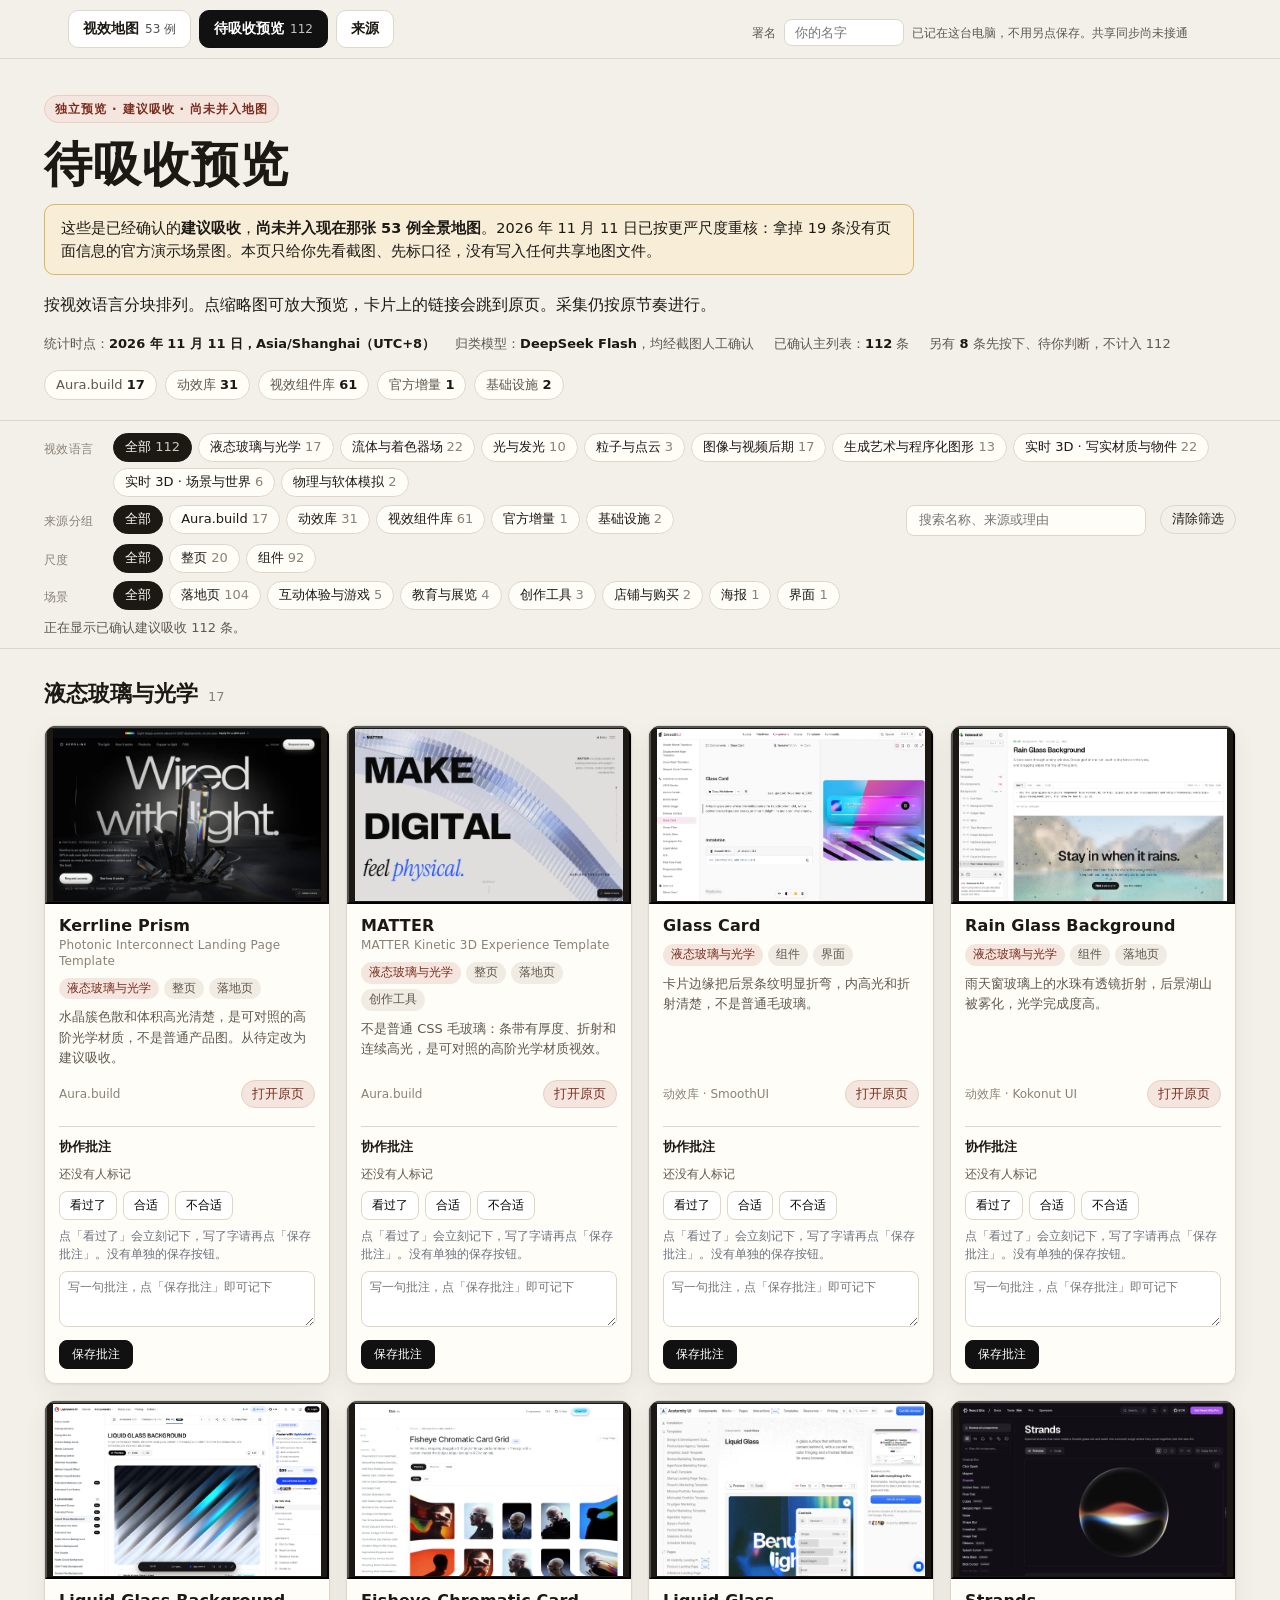
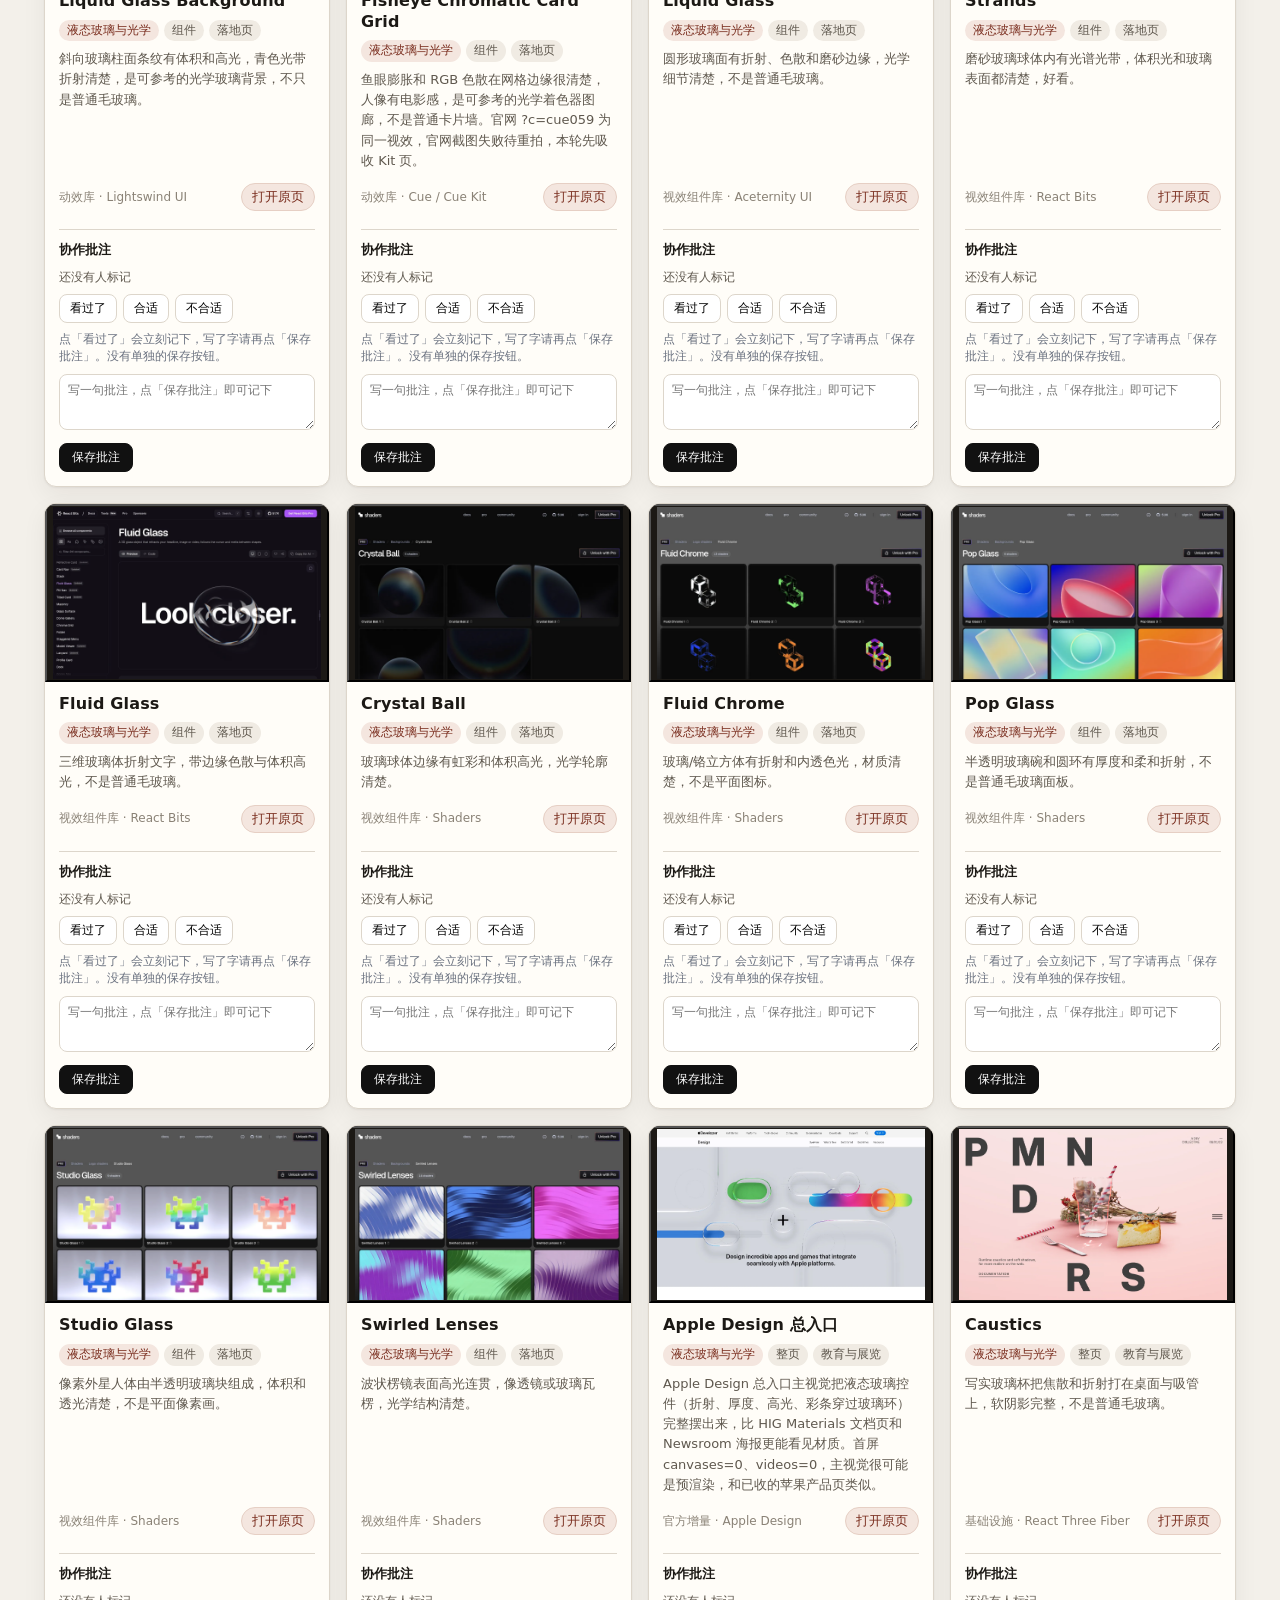
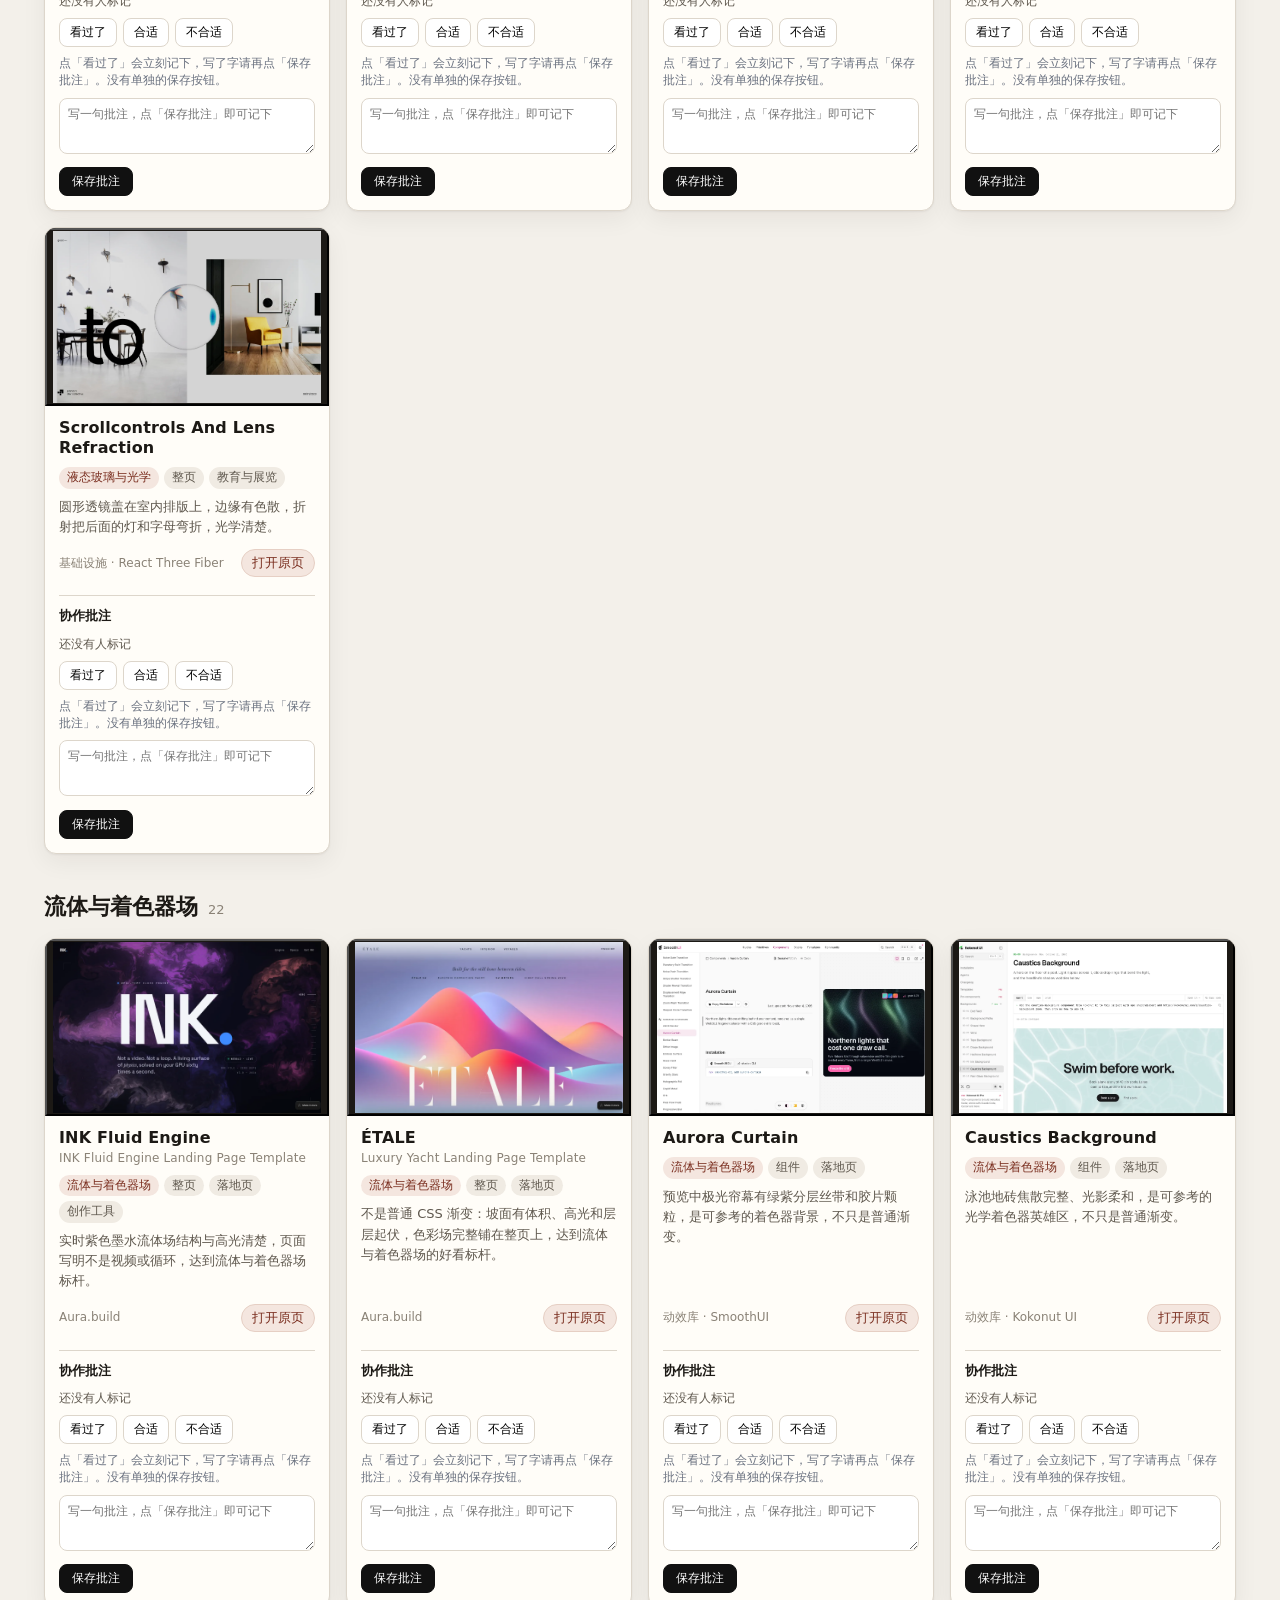
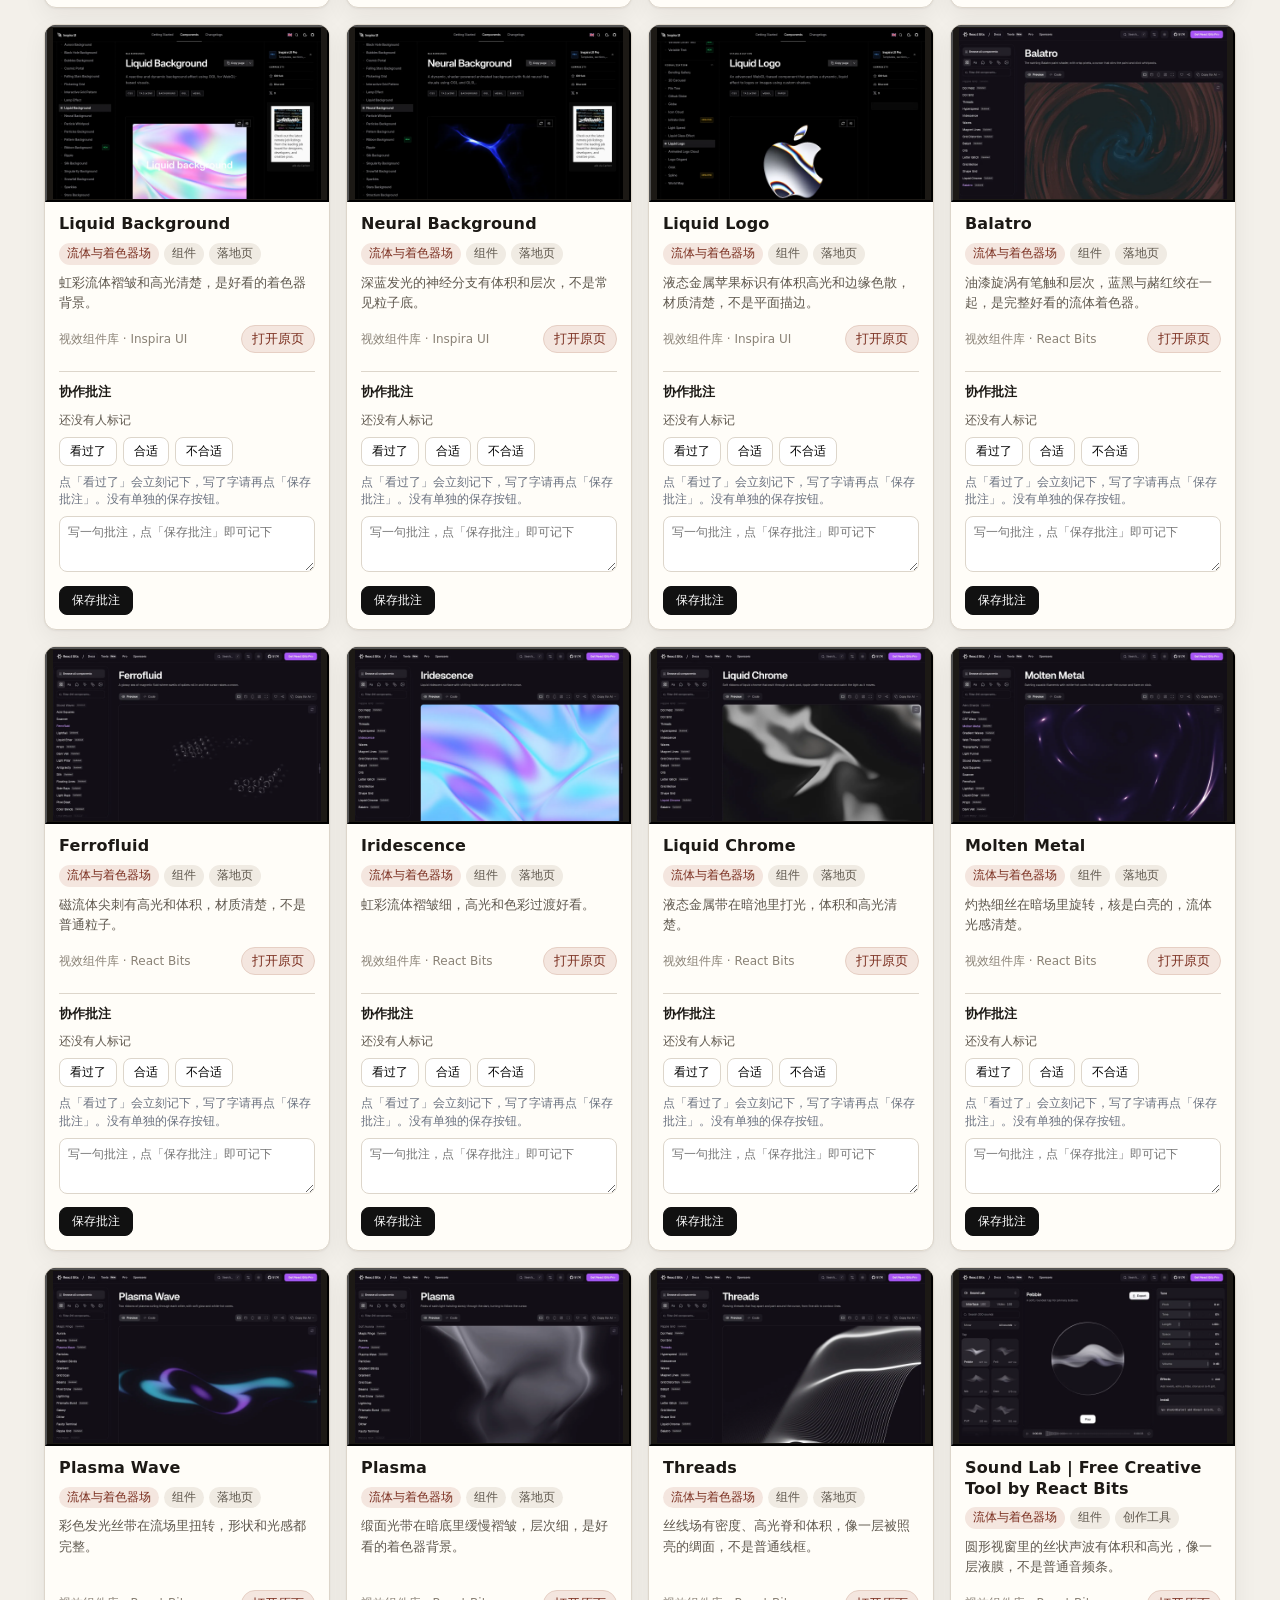
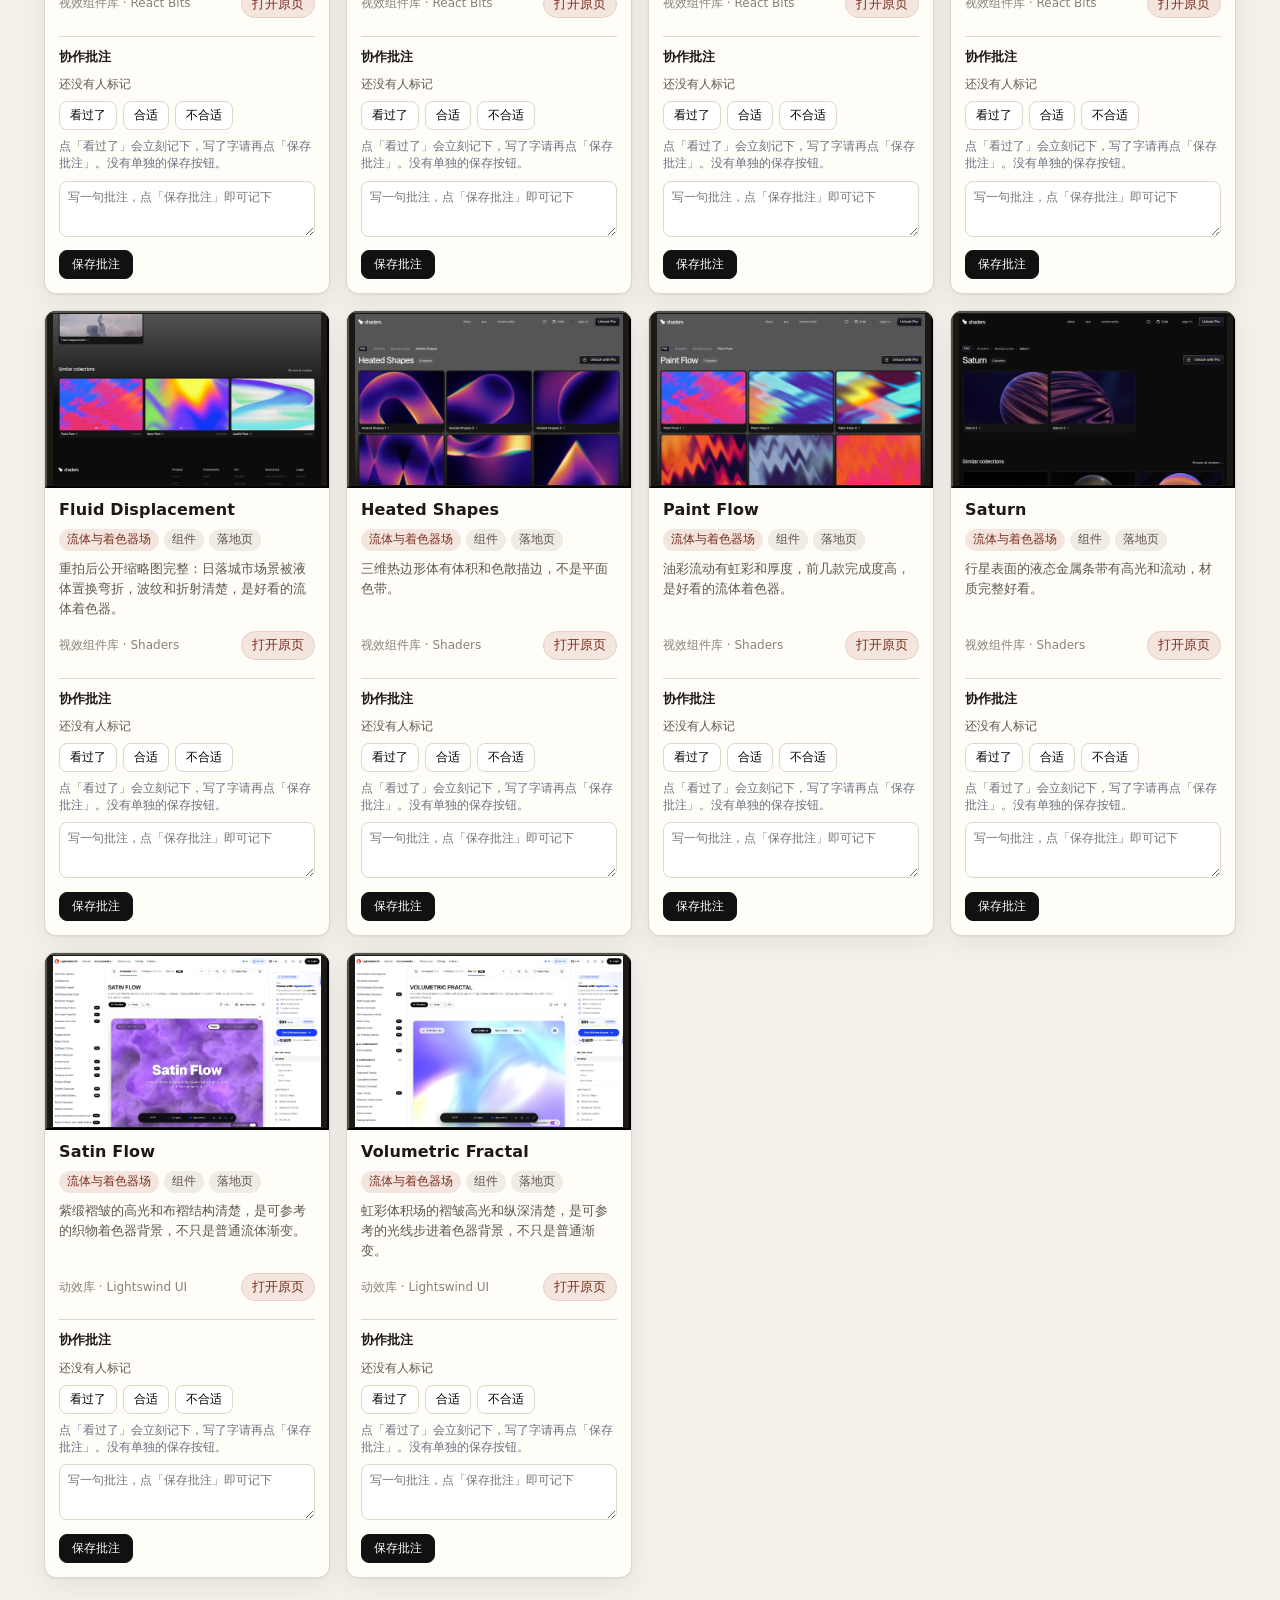
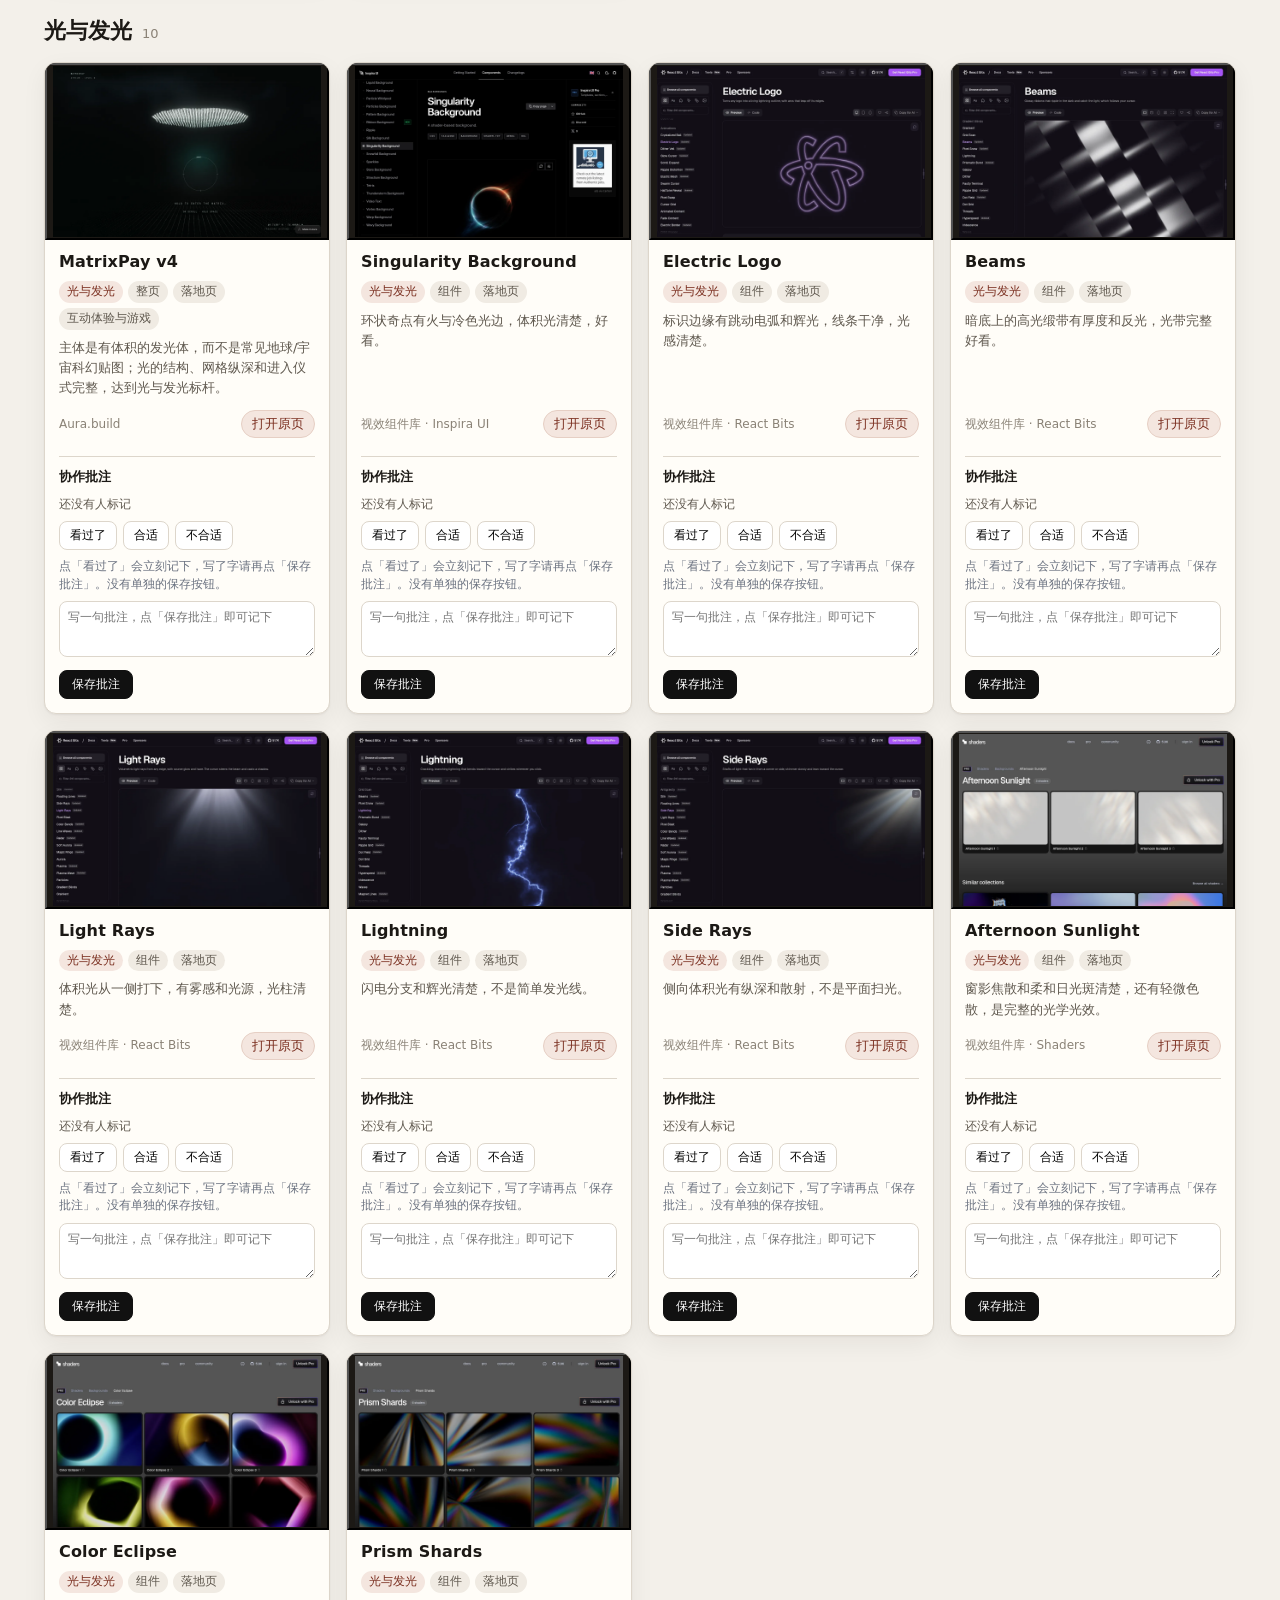
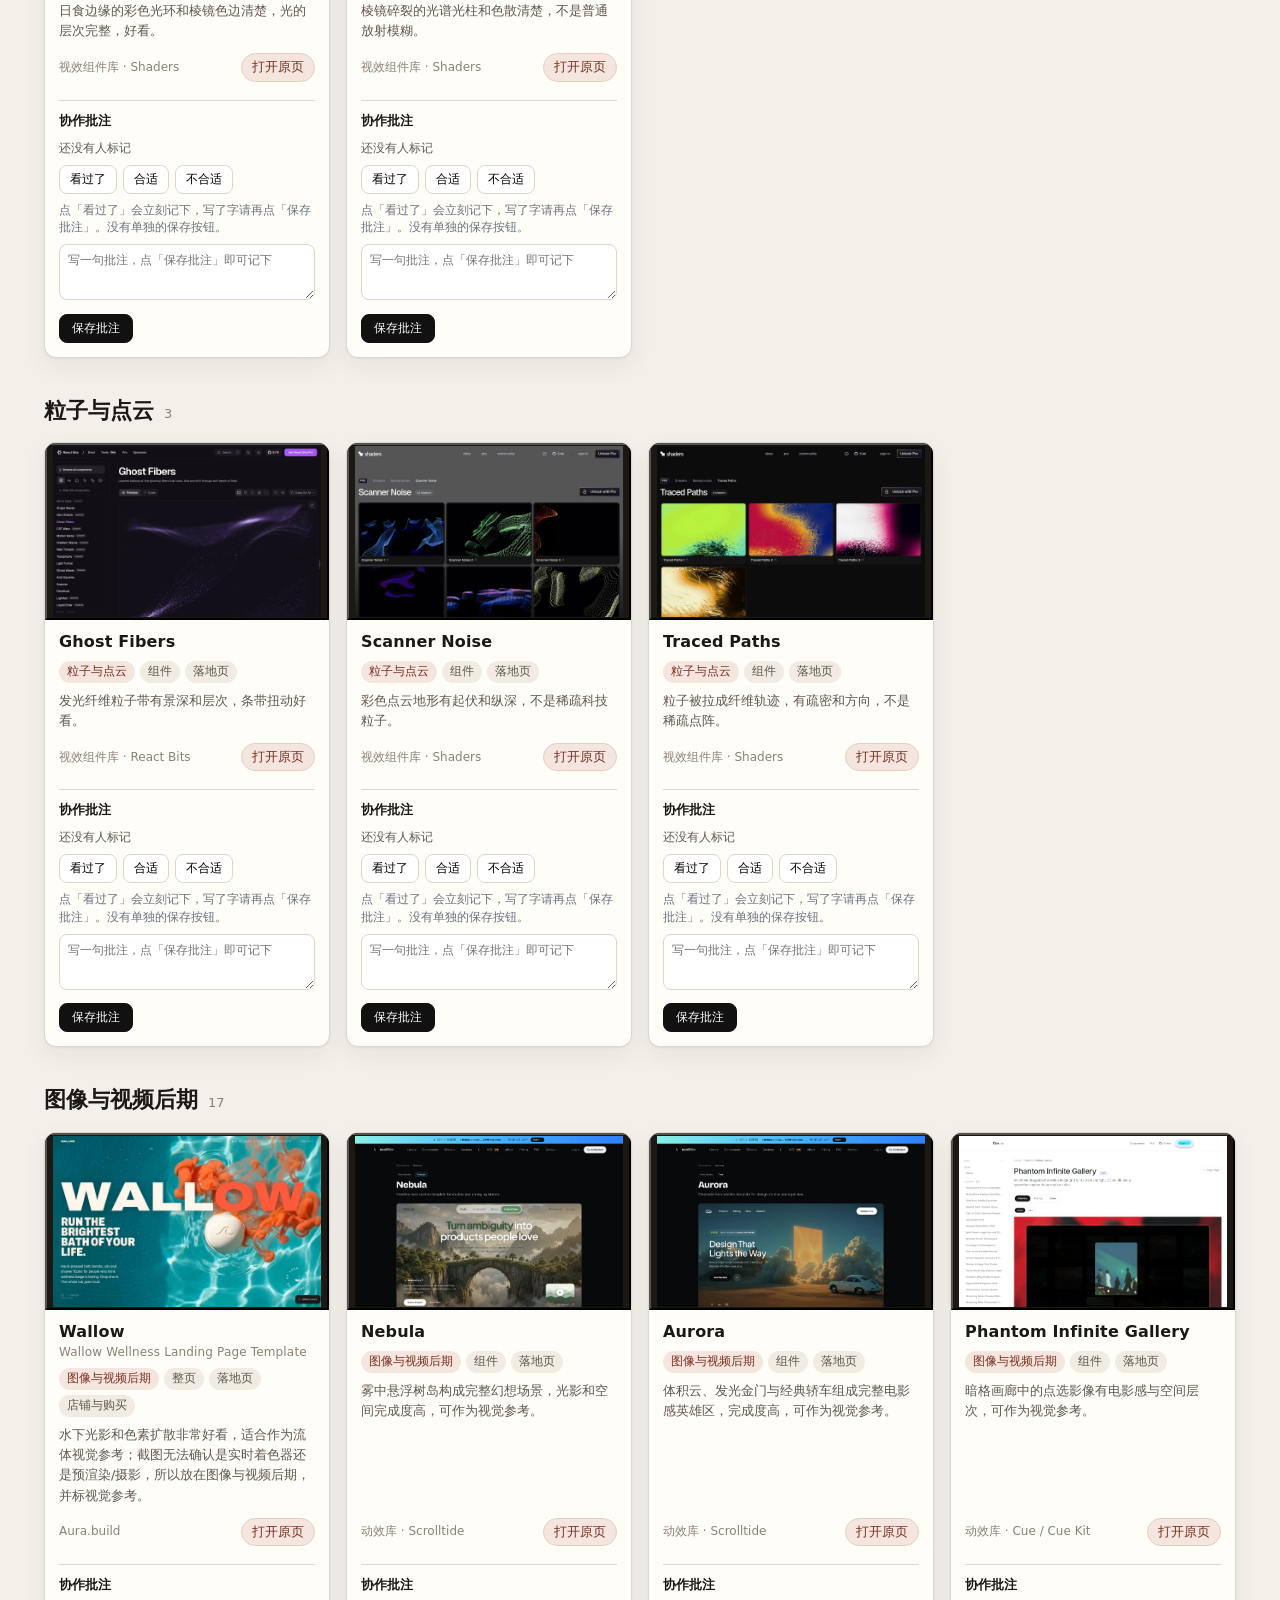
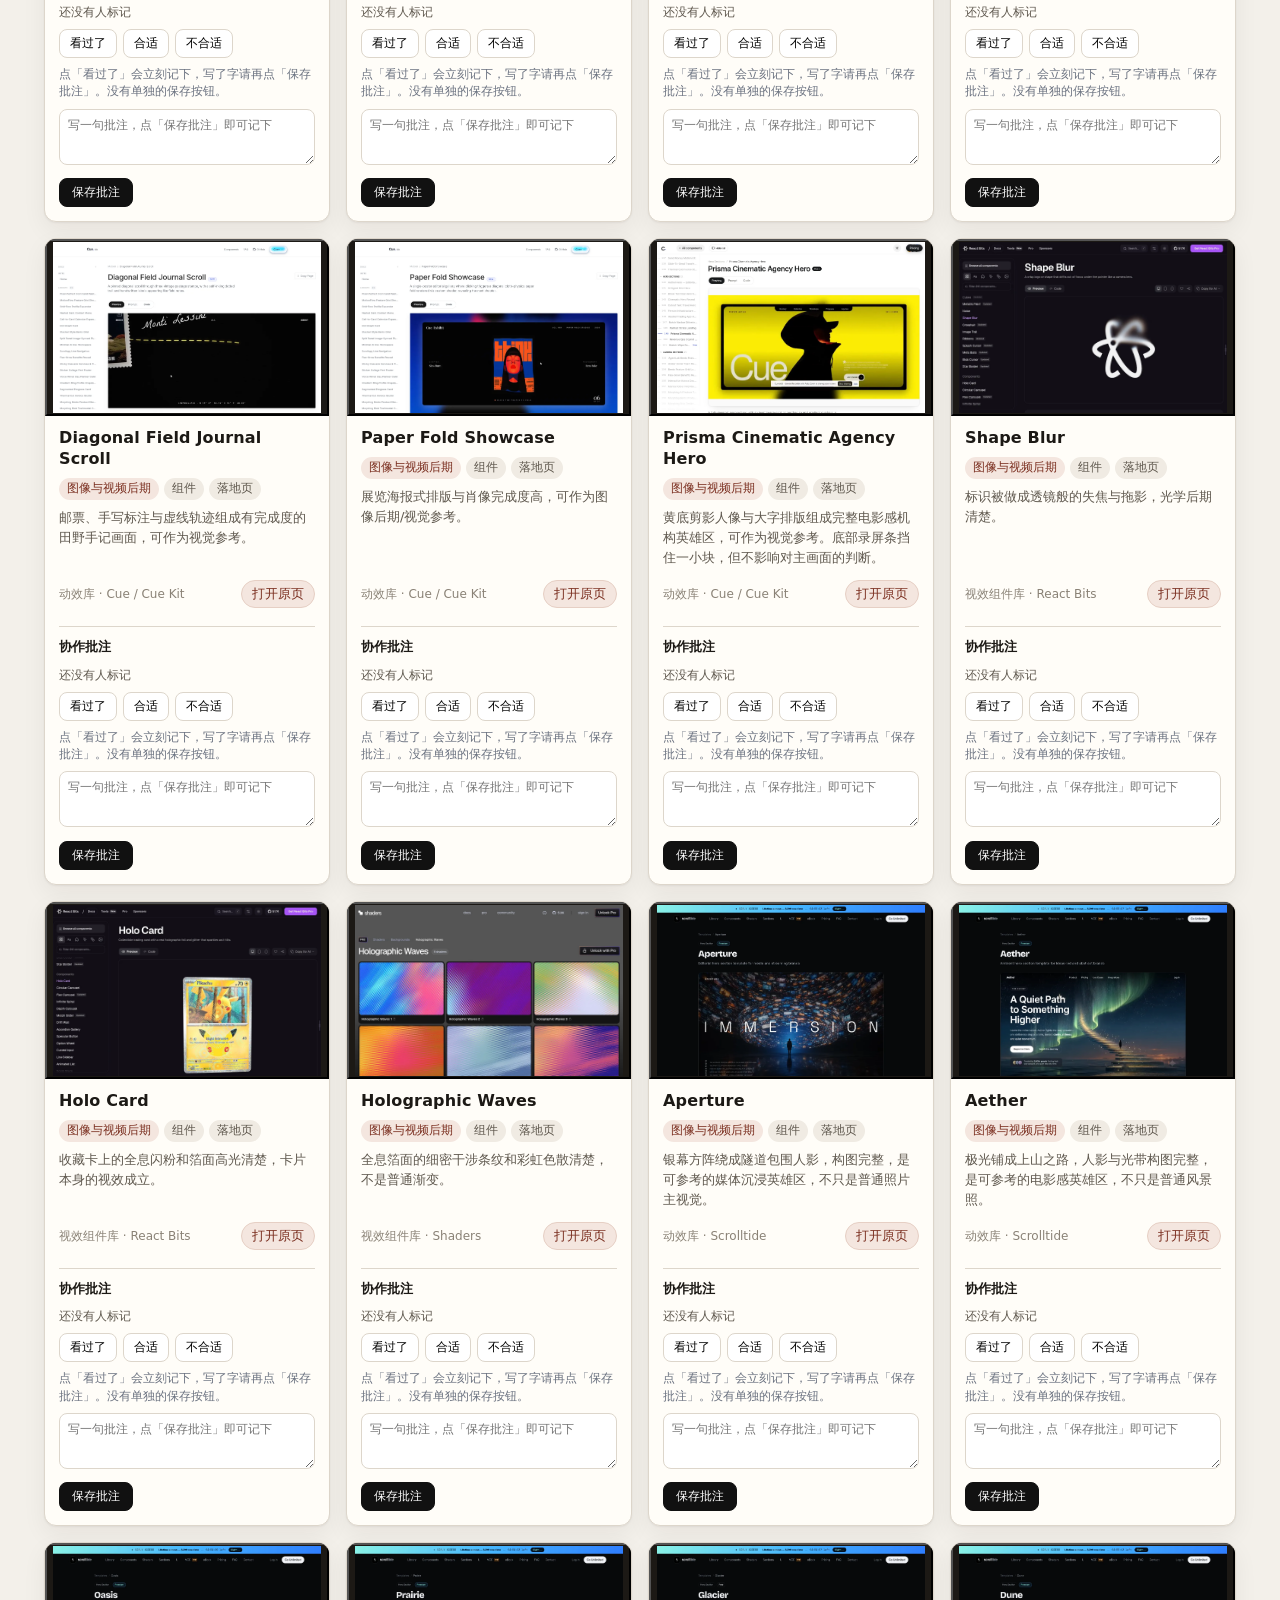
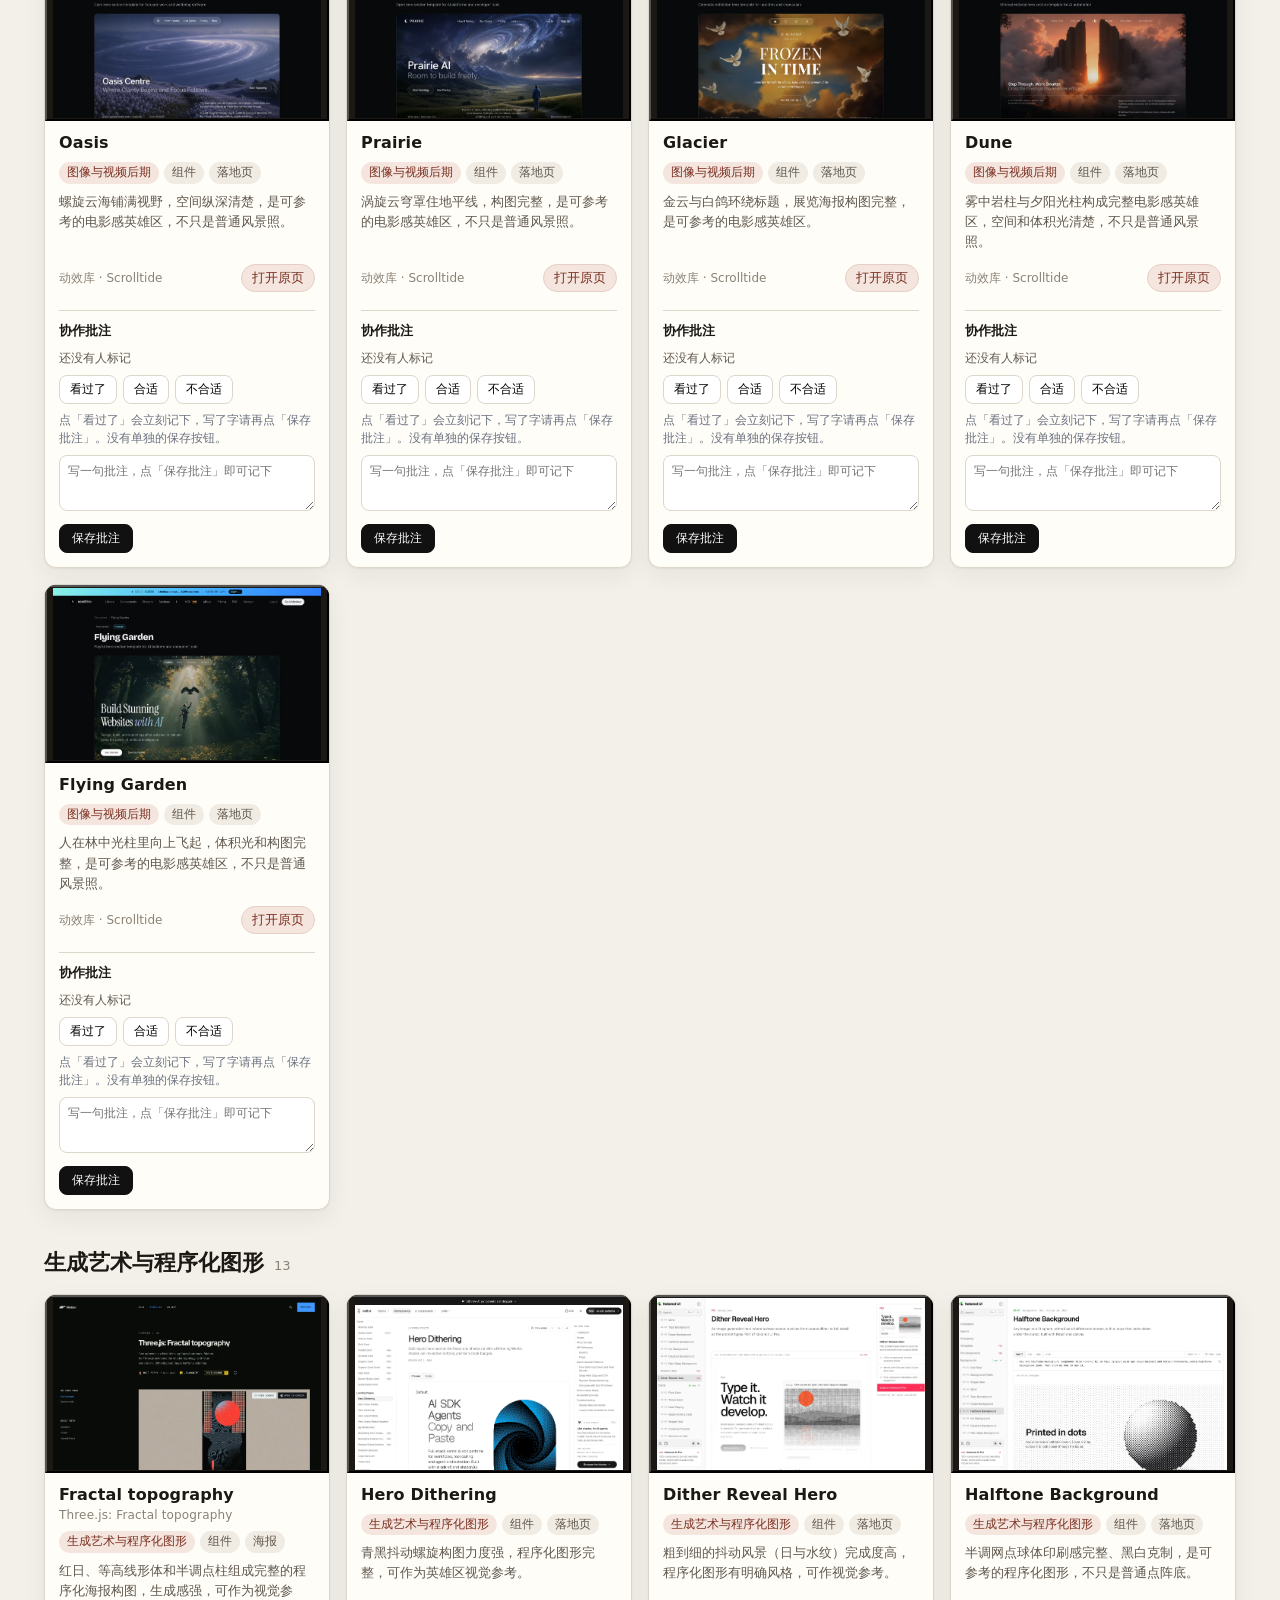
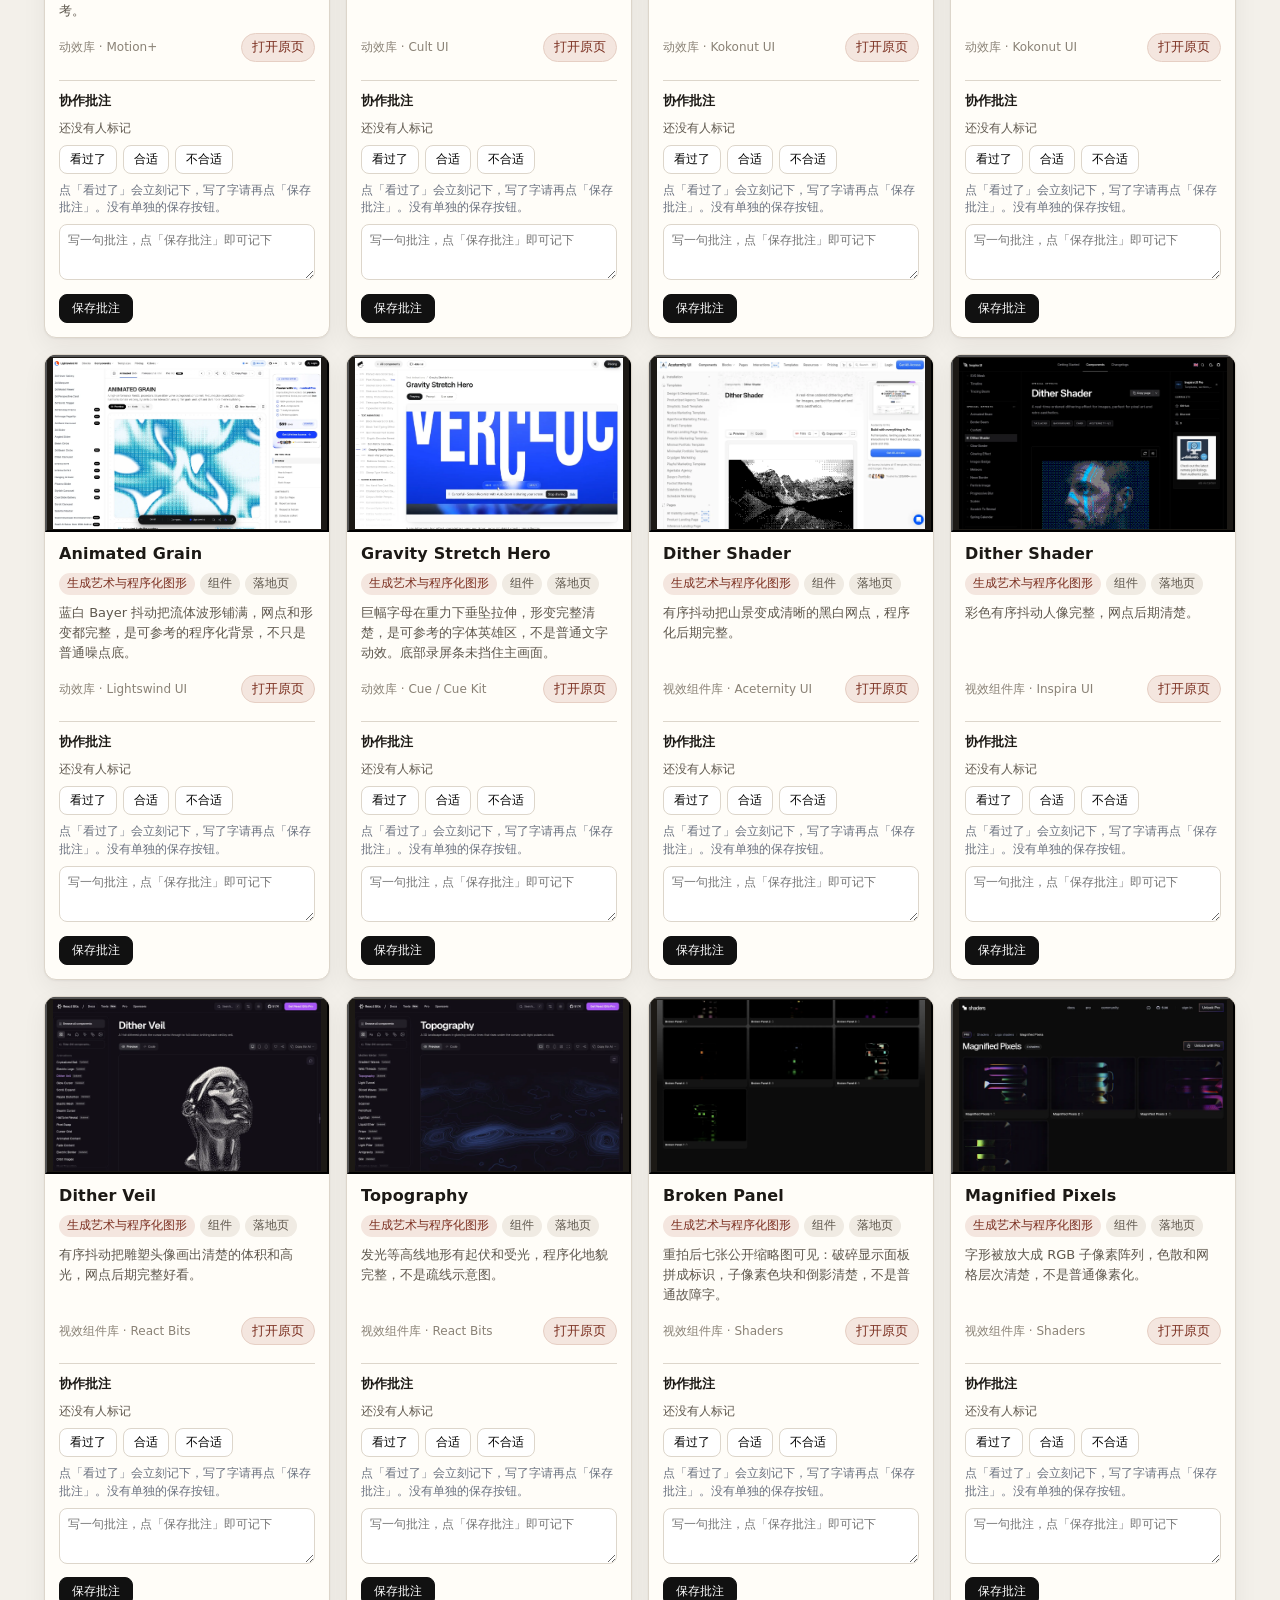
==== commit e3079d86: "Fix annotation panels going blank after leaving the preview page. Load saved marks before the first " ====
--- a/preview/index.html
+++ b/preview/index.html
@@ -58,7 +58,7 @@
   <footer class="wrap footnote">
     <p>官方增量只新增 Apple Design 总入口。另有鸿蒙 3 条是对齐已在全景地图里的案例，不作为新的待吸收条目。</p>
     <p>同一视效不双收：Cue Kit 与官网 <code>?c=</code> 已约定只保留已确认的那一侧。Photon Beam 已改为不吸收，不再放在先按下分区。</p>
-    <p>这是在线活页里的待吸收预览，尚未并入左边的 53 例全景地图。更新后刷新即可看到最新内容。右上角先写署名，再在卡片上标「看过了」或写批注，同事也能看见。</p>
+    <p>这是在线活页里的待吸收预览，尚未并入左边的 53 例全景地图。更新后刷新即可看到最新内容。右上角先写署名，再在卡片上标「看过了」或写批注，点按即记下，不用另找保存按钮。目前先记在这台电脑的浏览器里，共享同步尚未接通。</p>
   </footer>
 
   <div class="lb" id="lightbox" aria-hidden="true" role="dialog" aria-label="截图放大预览">
--- a/shared/annotate.css
+++ b/shared/annotate.css
@@ -42,3 +42,10 @@
 .preview-page .pane-btn.on{background:#111;color:#fff;border-color:#111}
 .preview-page .pane-btn .n{margin-left:6px;font-size:12px;font-weight:500;opacity:.75}
 .preview-page .live-who{padding:8px 24px 0}
+
+.anno-hint {
+  margin: 0 0 8px;
+  font-size: 12px;
+  line-height: 1.45;
+  color: #6b7280;
+}
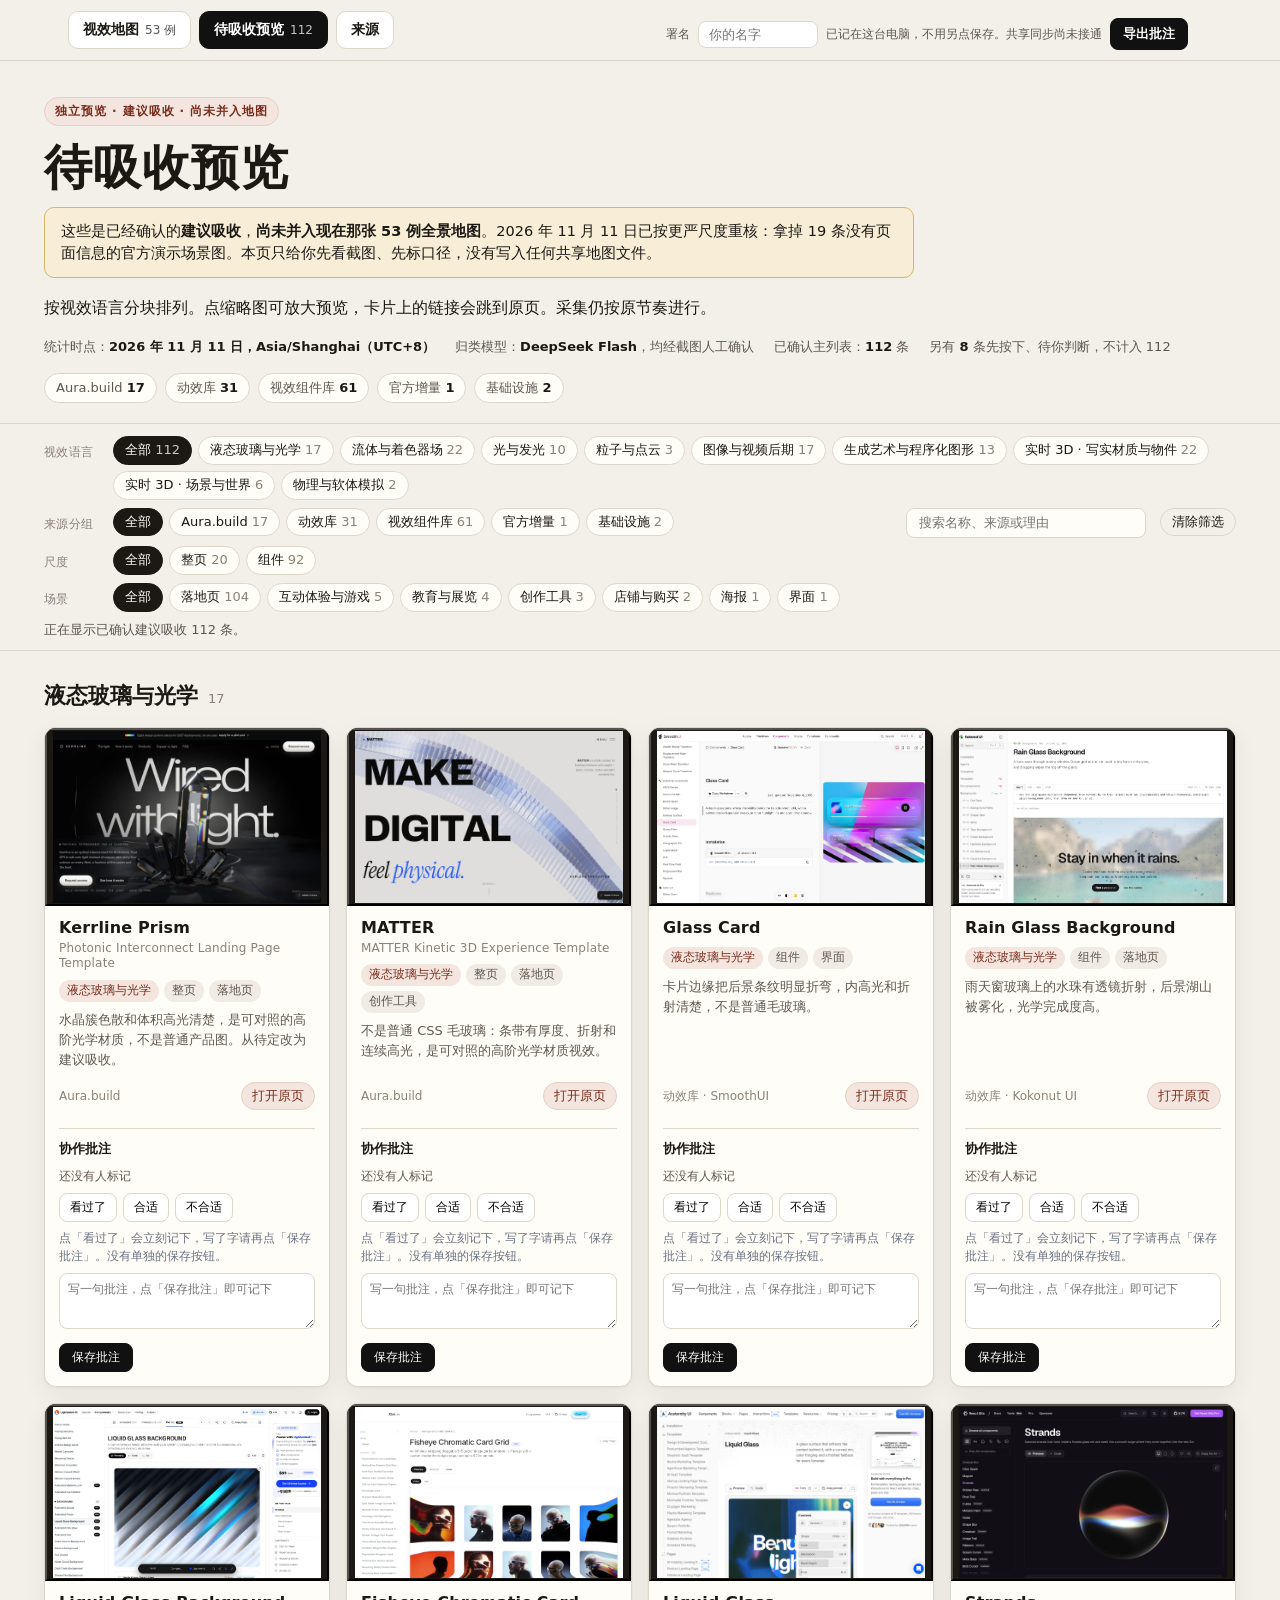
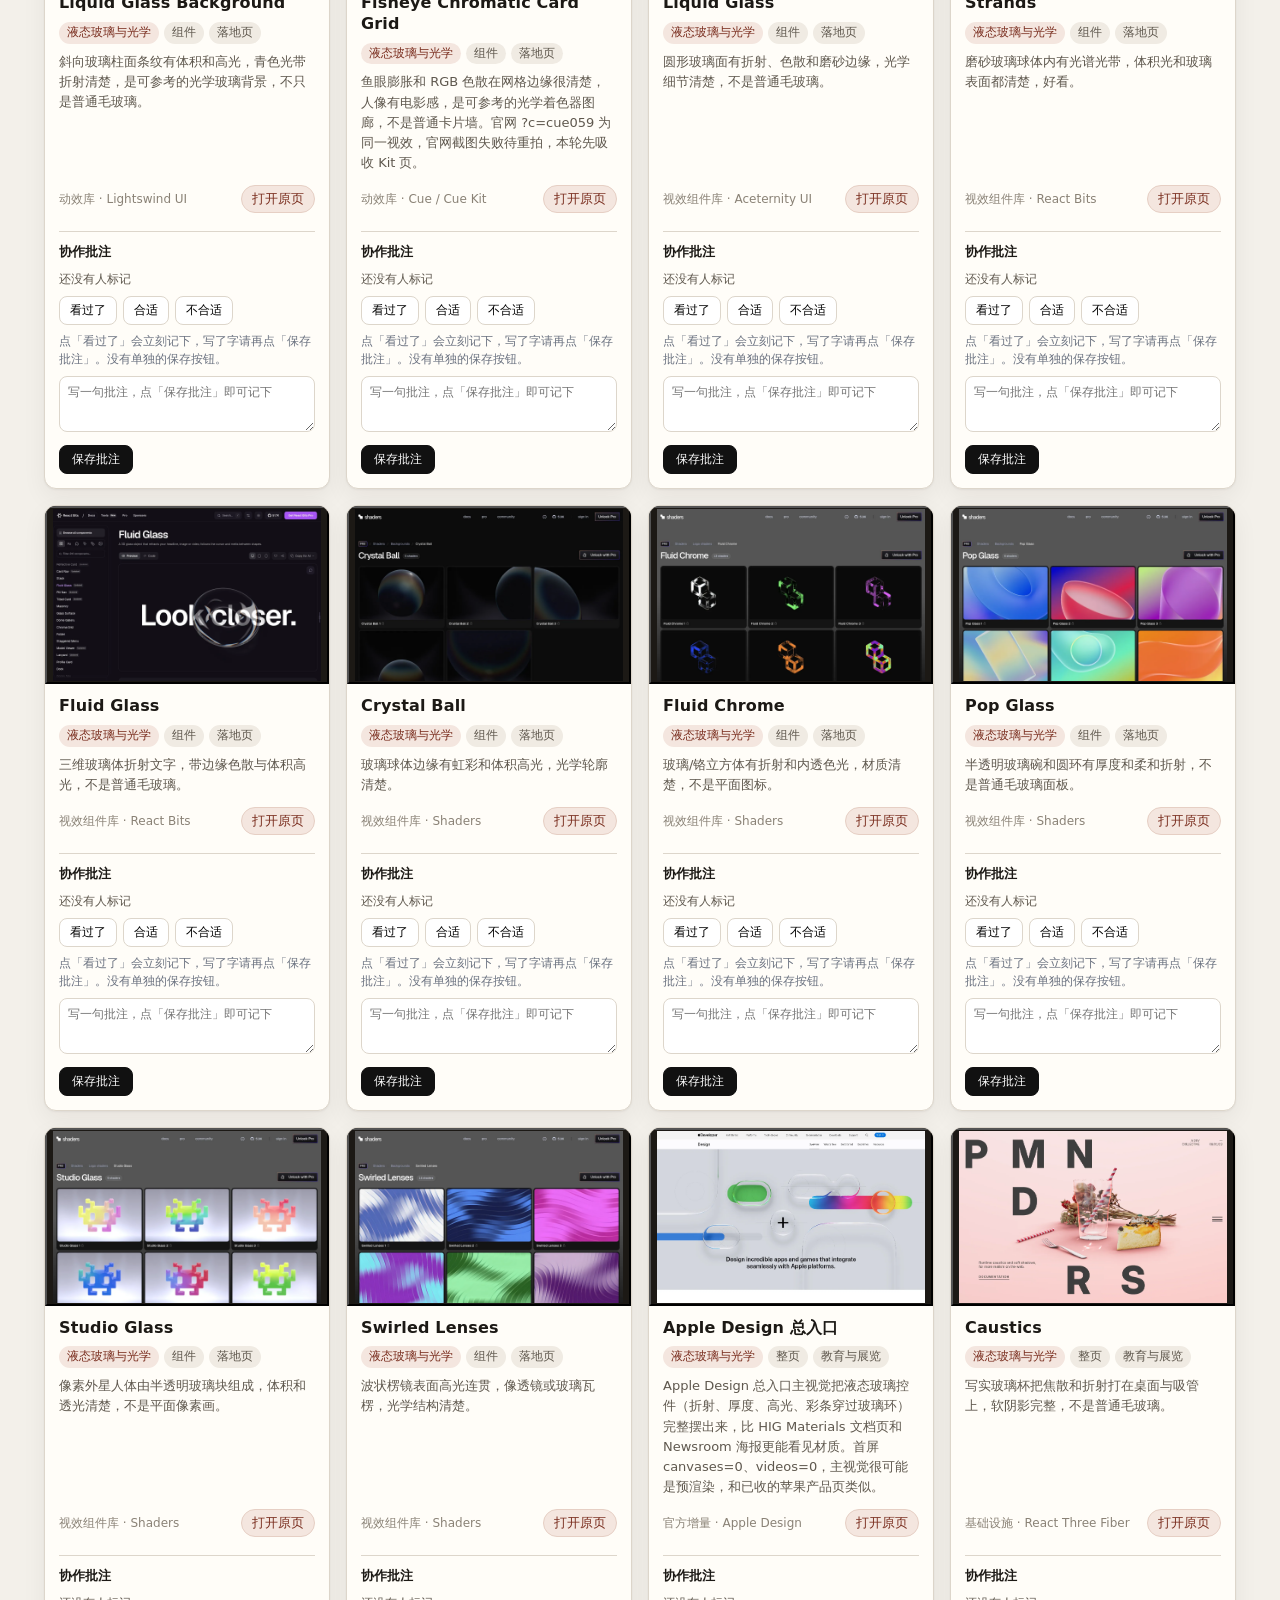
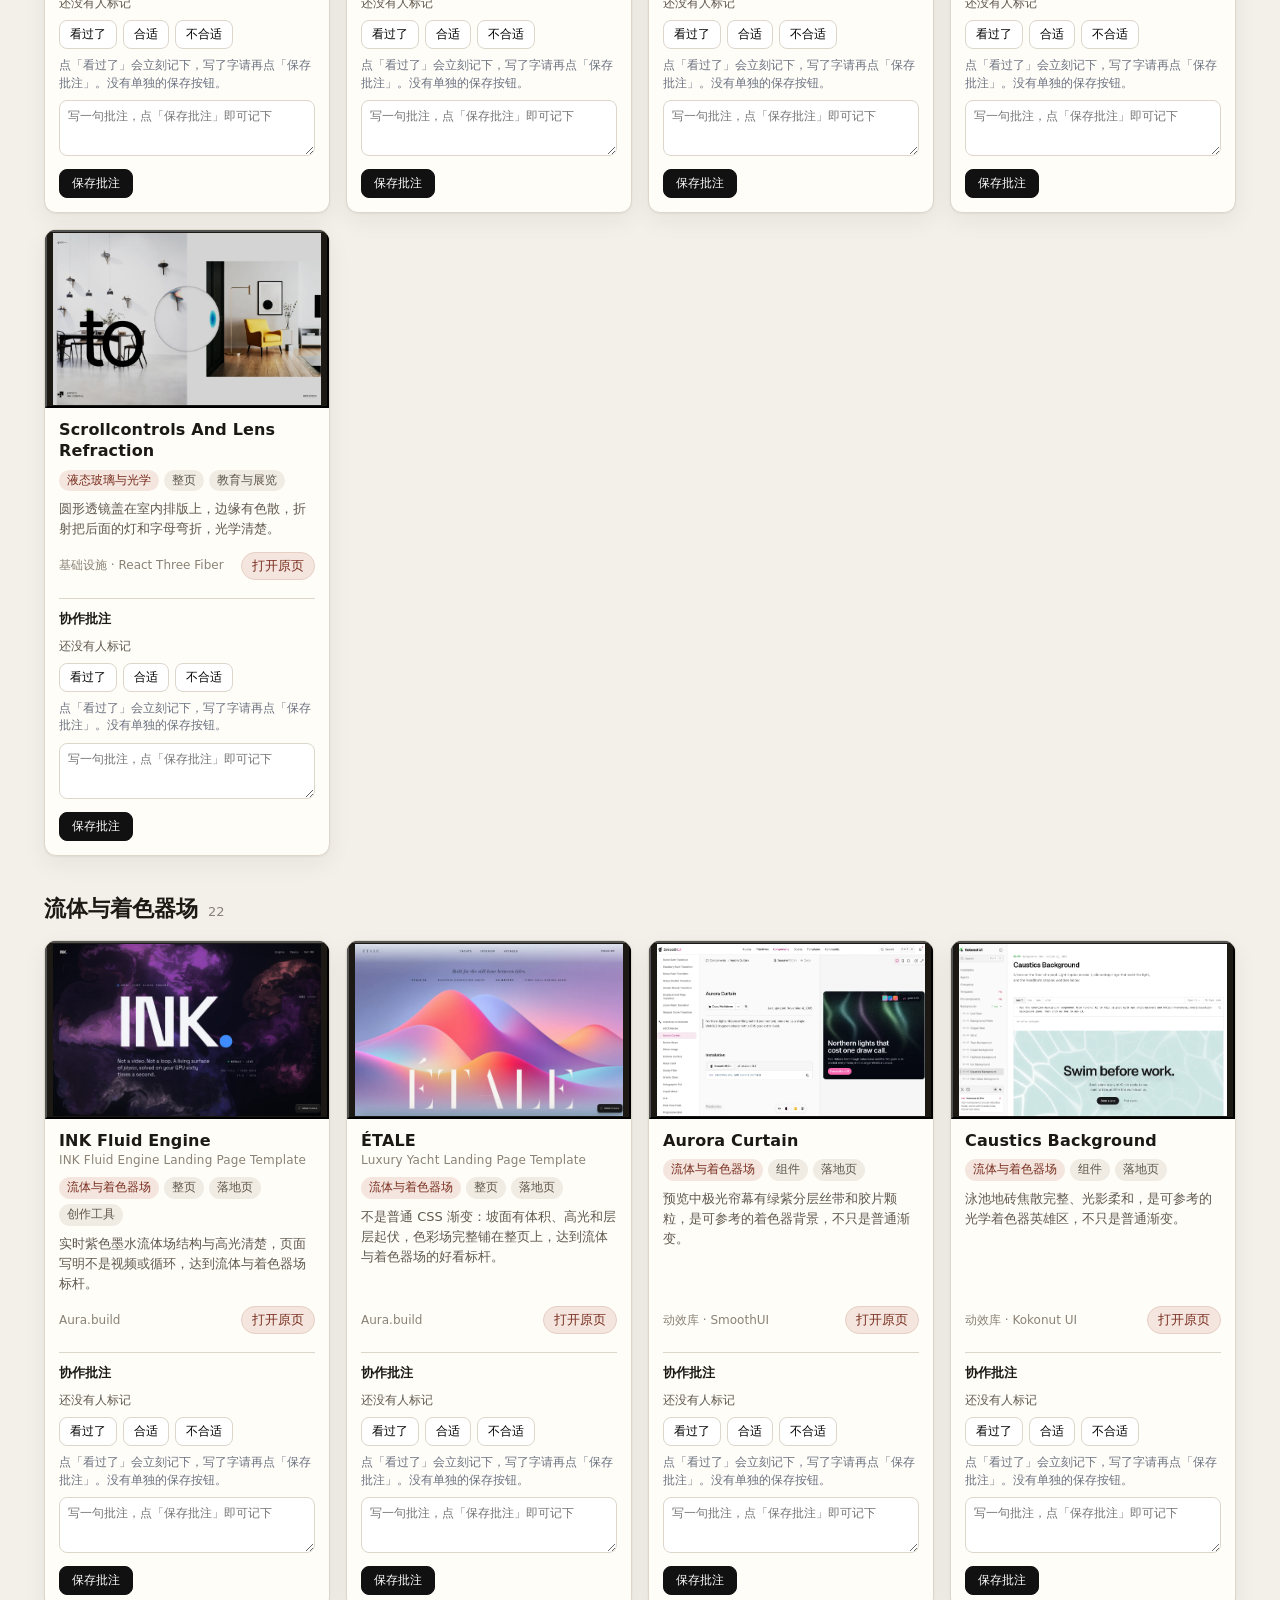
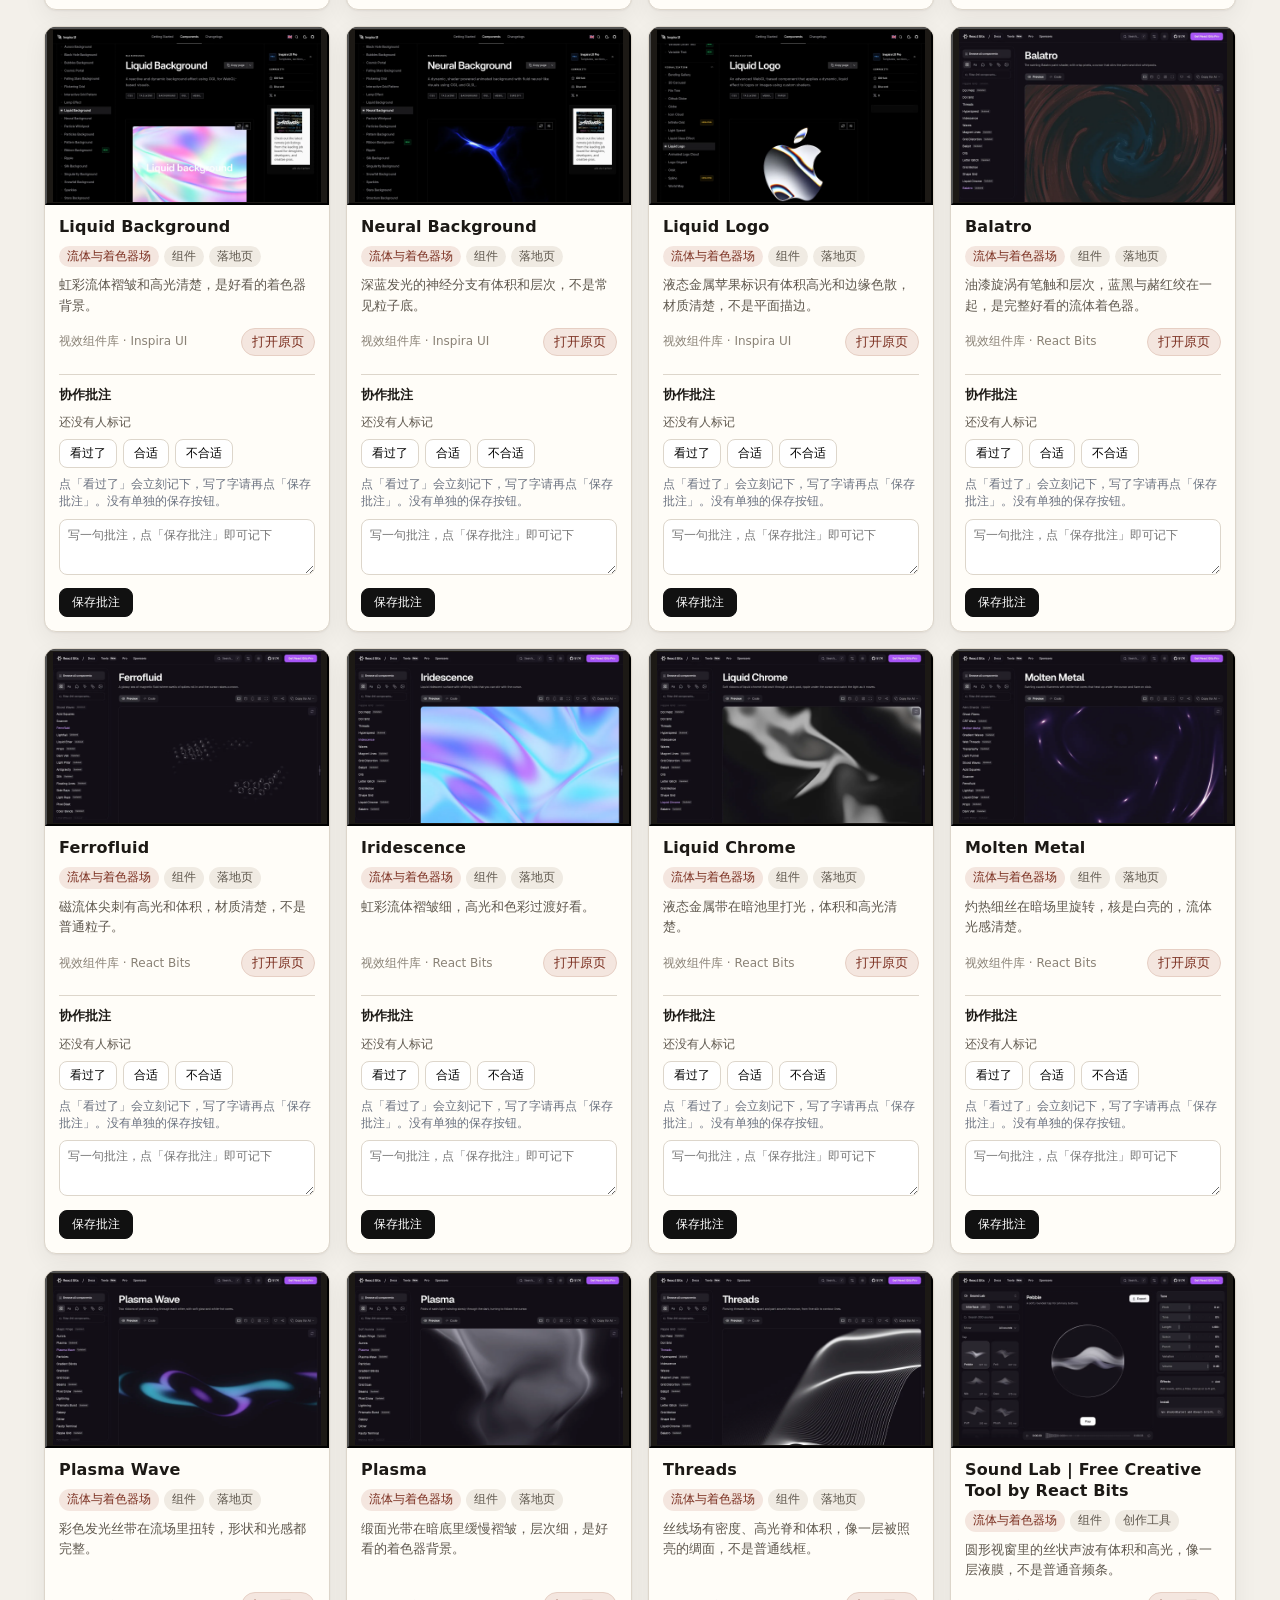
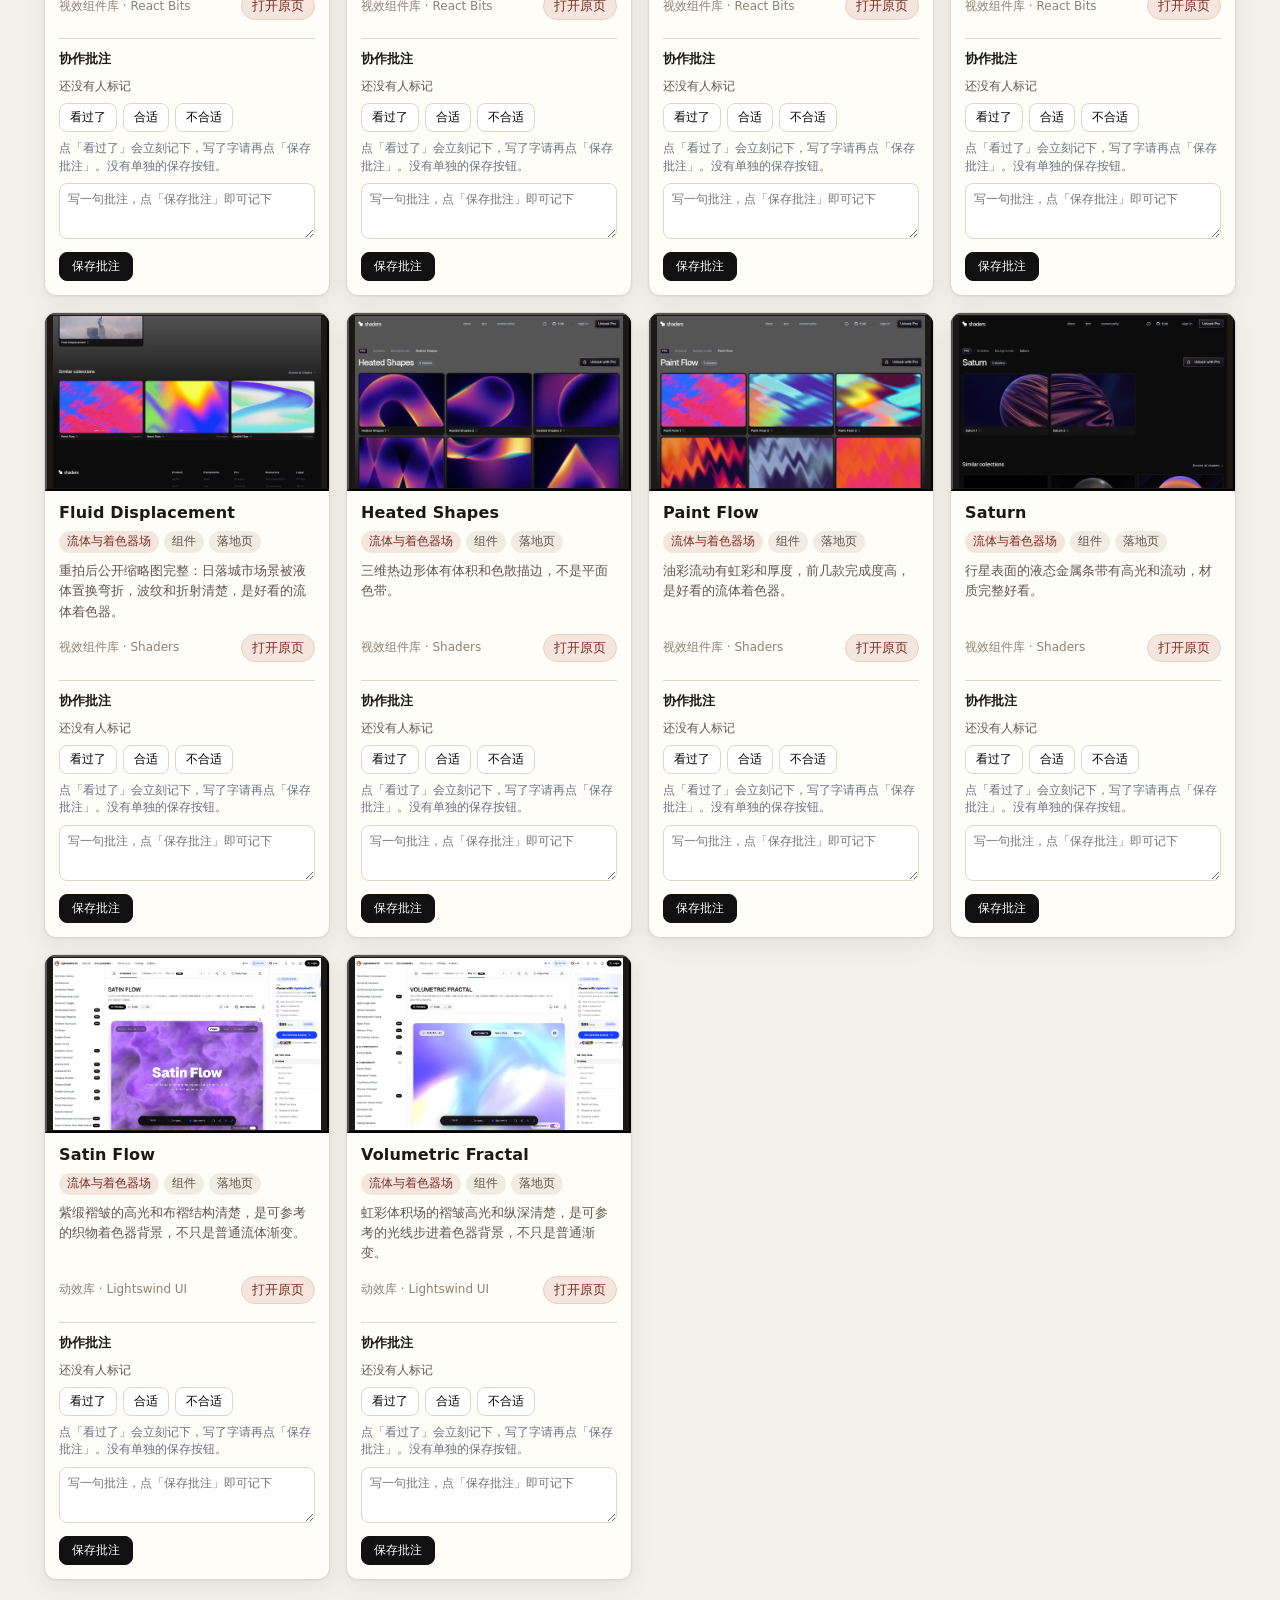
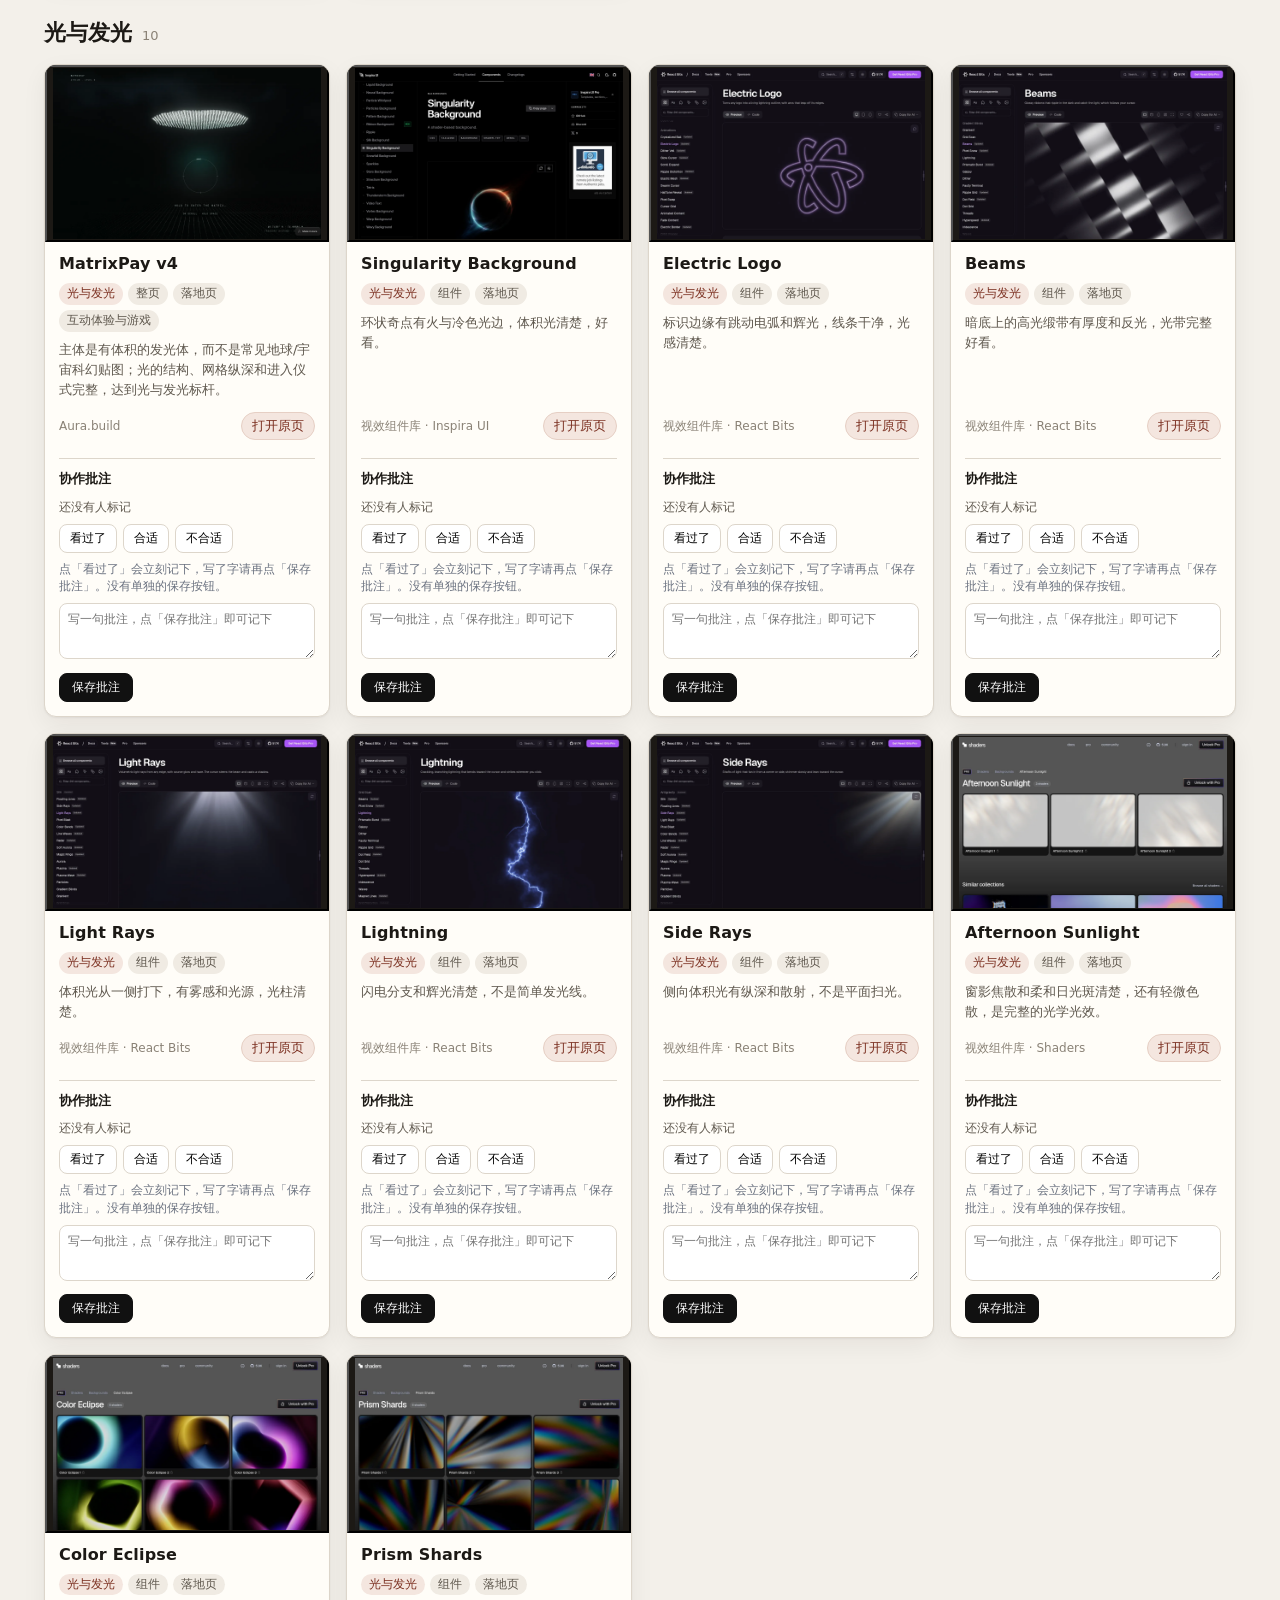
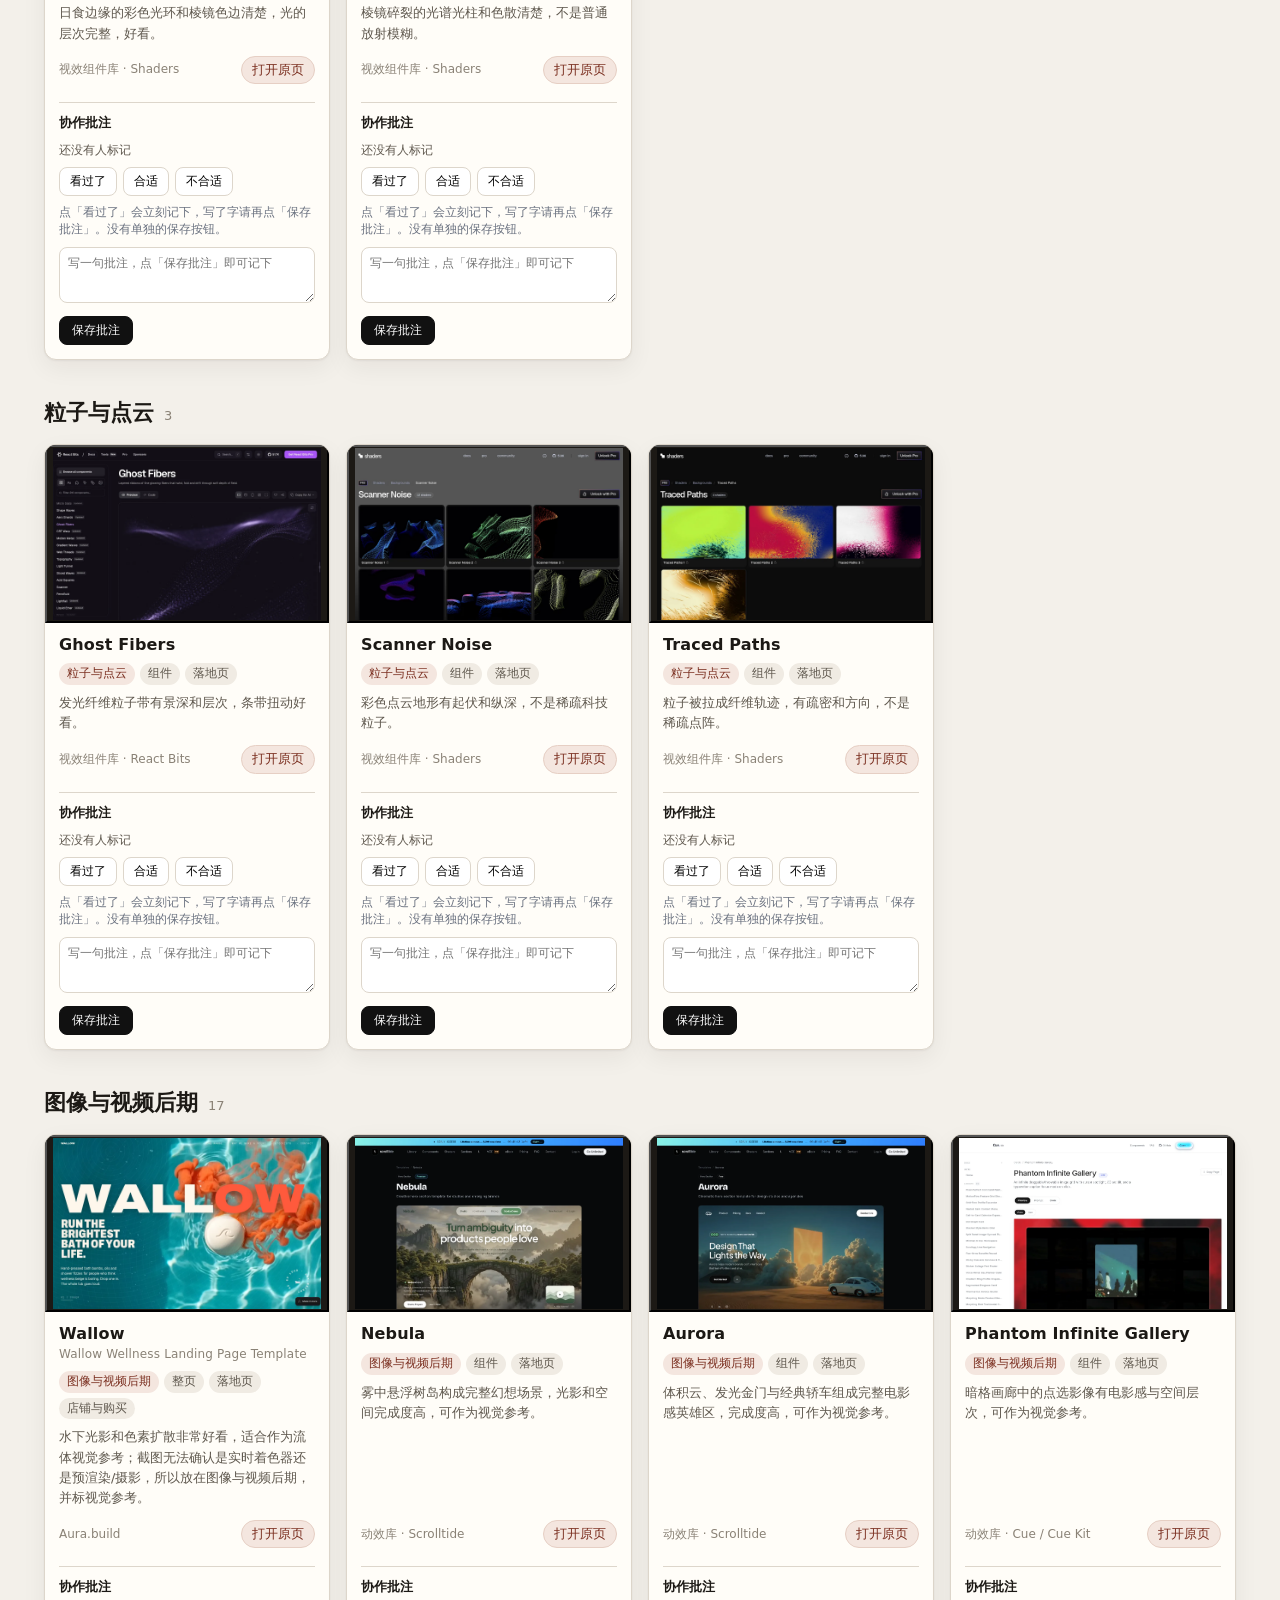
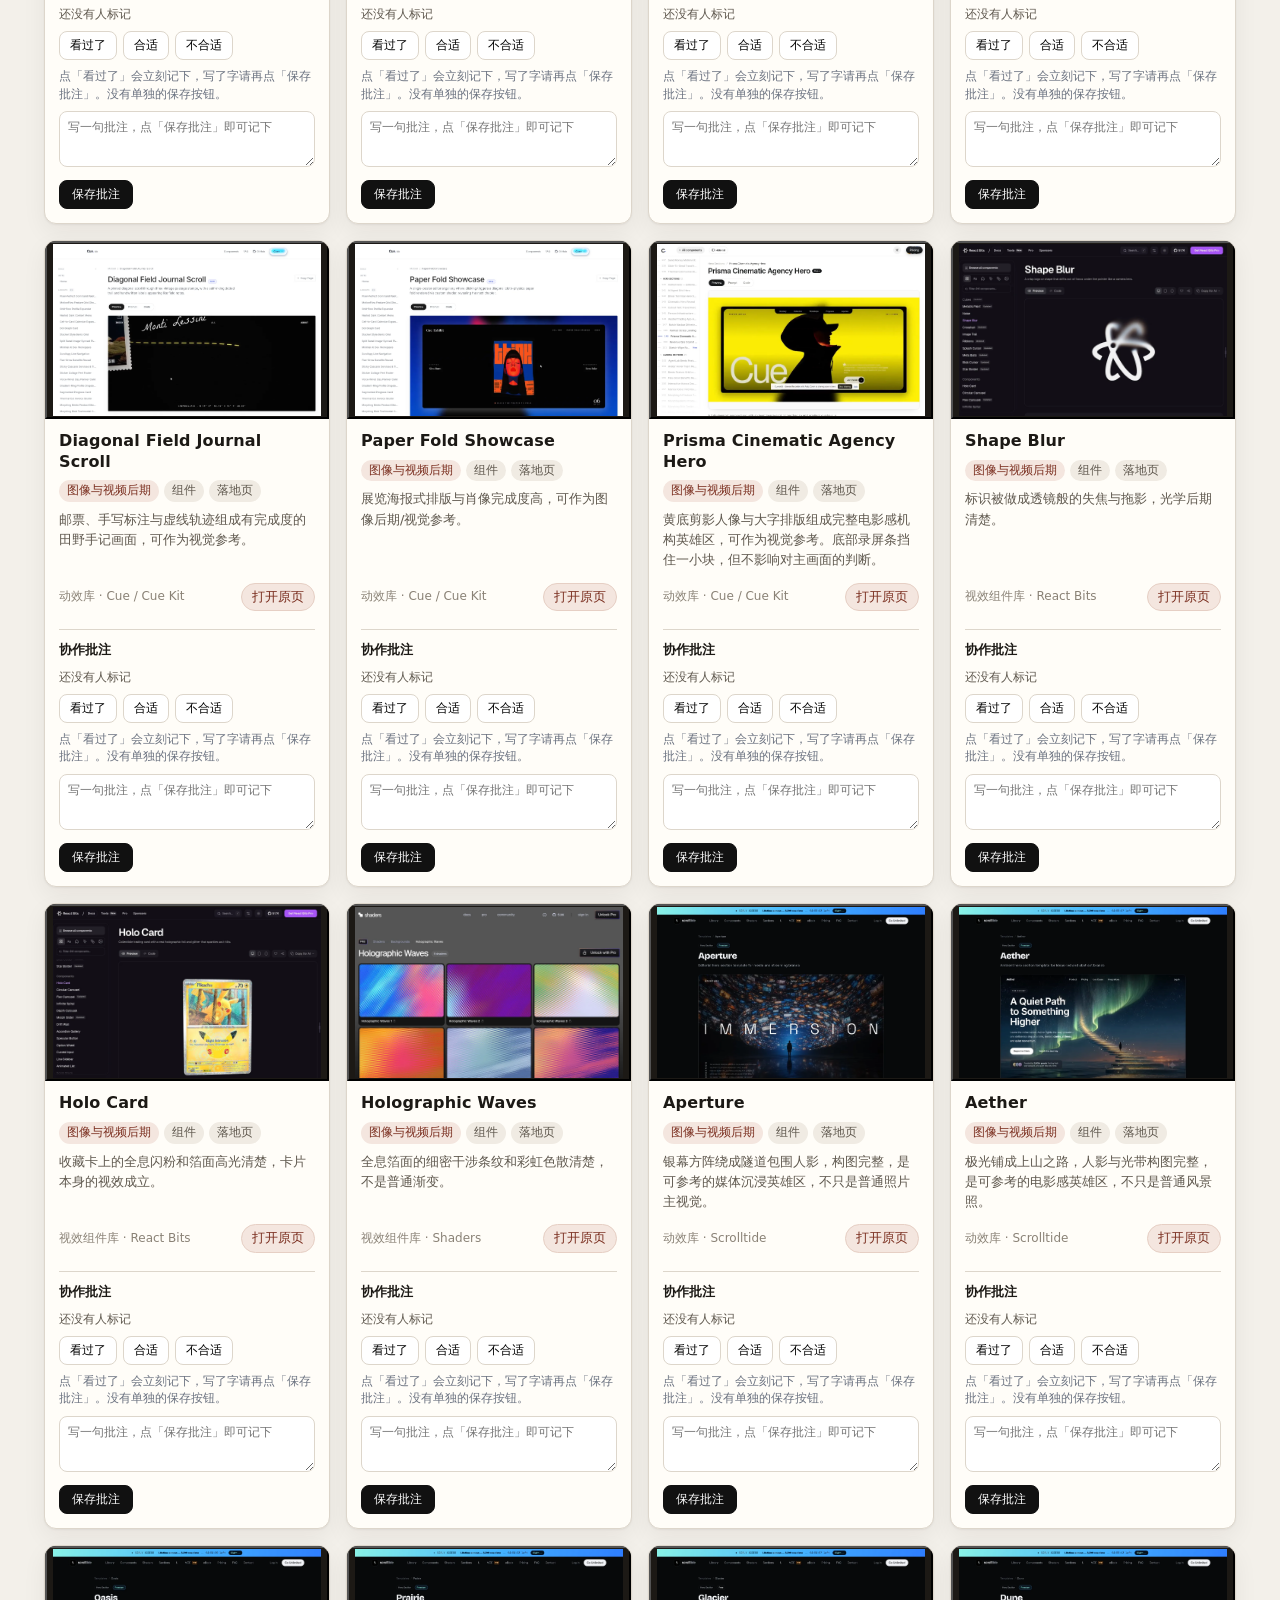
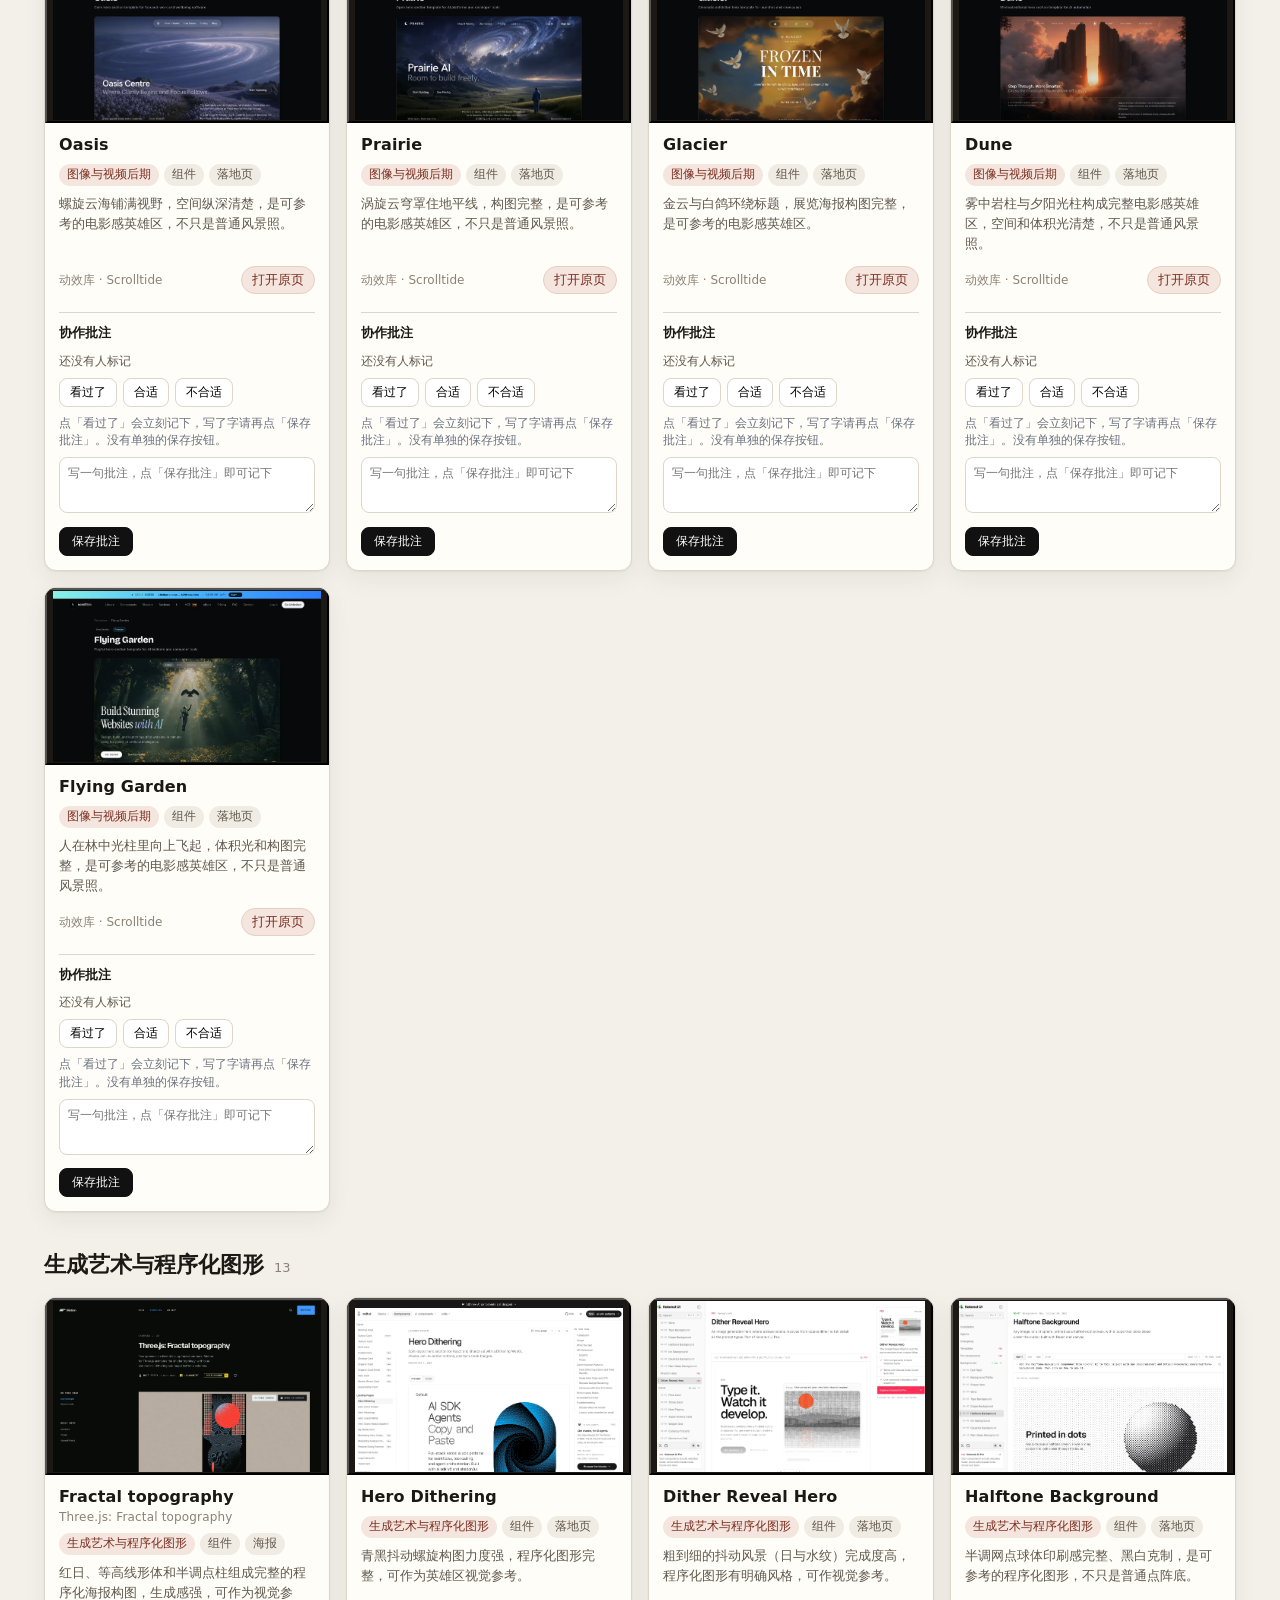
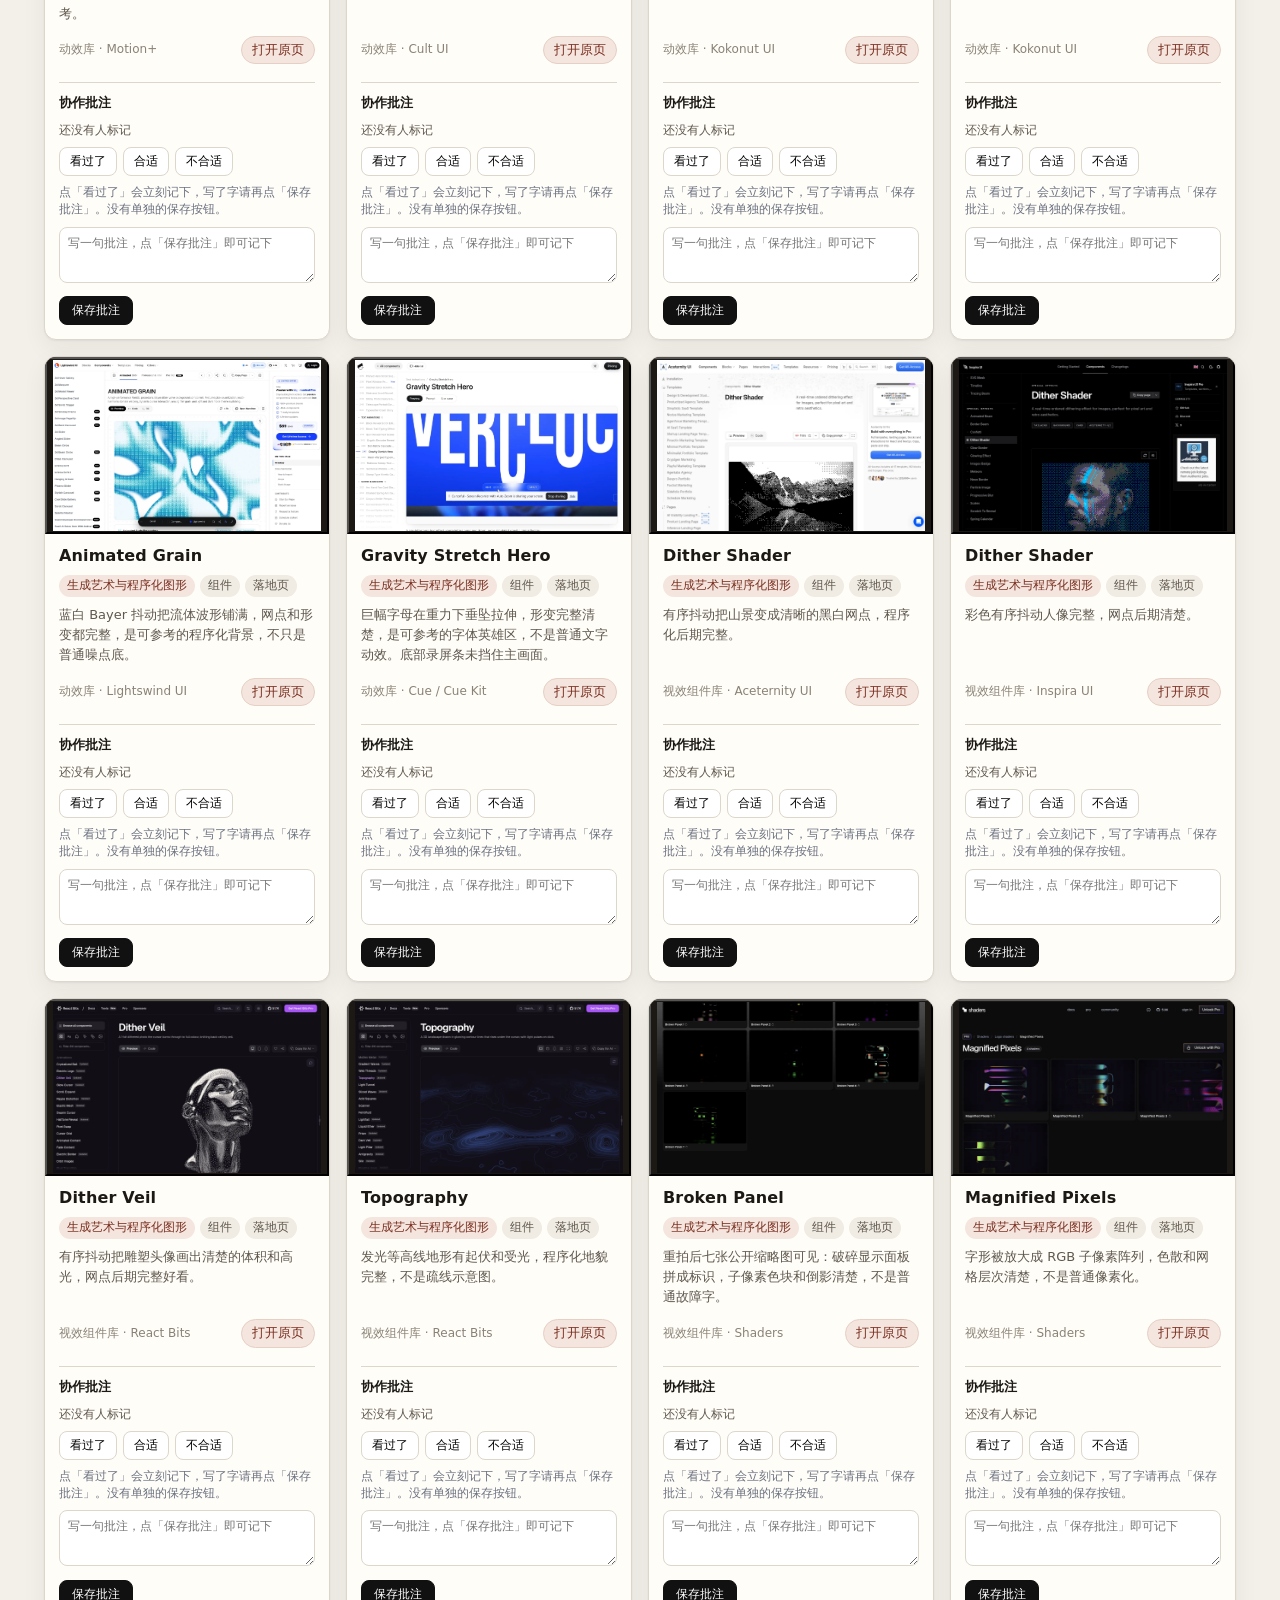
==== commit e2f5e1c7: "Add a one-click button to export annotations as a file." ====
--- a/preview/index.html
+++ b/preview/index.html
@@ -19,6 +19,7 @@
           <label for="anno-name">署名</label>
           <input id="anno-name" type="text" maxlength="40" placeholder="你的名字" autocomplete="nickname">
           <span class="live-sync" id="anno-sync"></span>
+          <button type="button" id="btn-export-notes">导出批注</button>
         </div>
       </div>
     </div>
--- a/shared/annotate.css
+++ b/shared/annotate.css
@@ -49,3 +49,17 @@
   line-height: 1.45;
   color: #6b7280;
 }
+
+#btn-export-notes{
+  border:1px solid #111;
+  background:#111;
+  color:#fff;
+  border-radius:8px;
+  padding:6px 12px;
+  font-size:13px;
+  font-weight:600;
+  cursor:pointer;
+  white-space:nowrap;
+}
+#btn-export-notes:hover{opacity:.88}
+#btn-export-notes:active{transform:translateY(1px)}
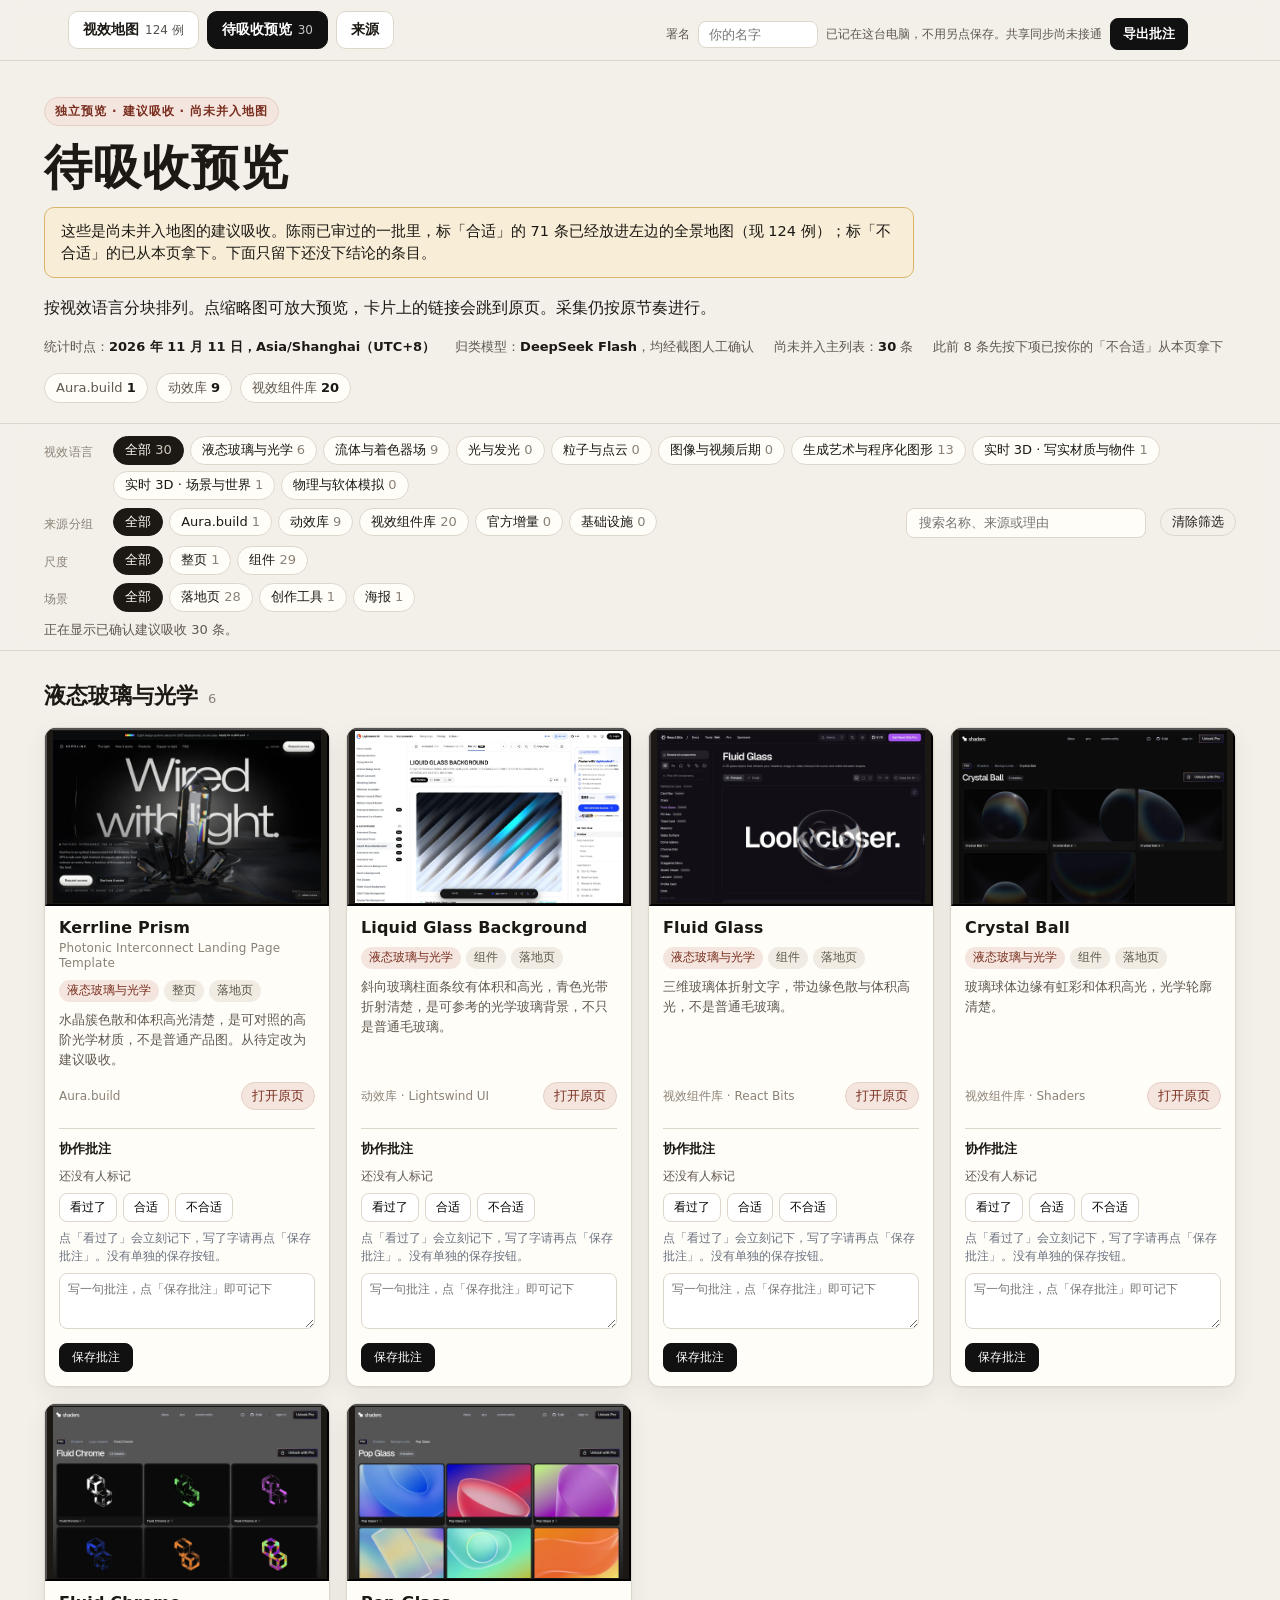
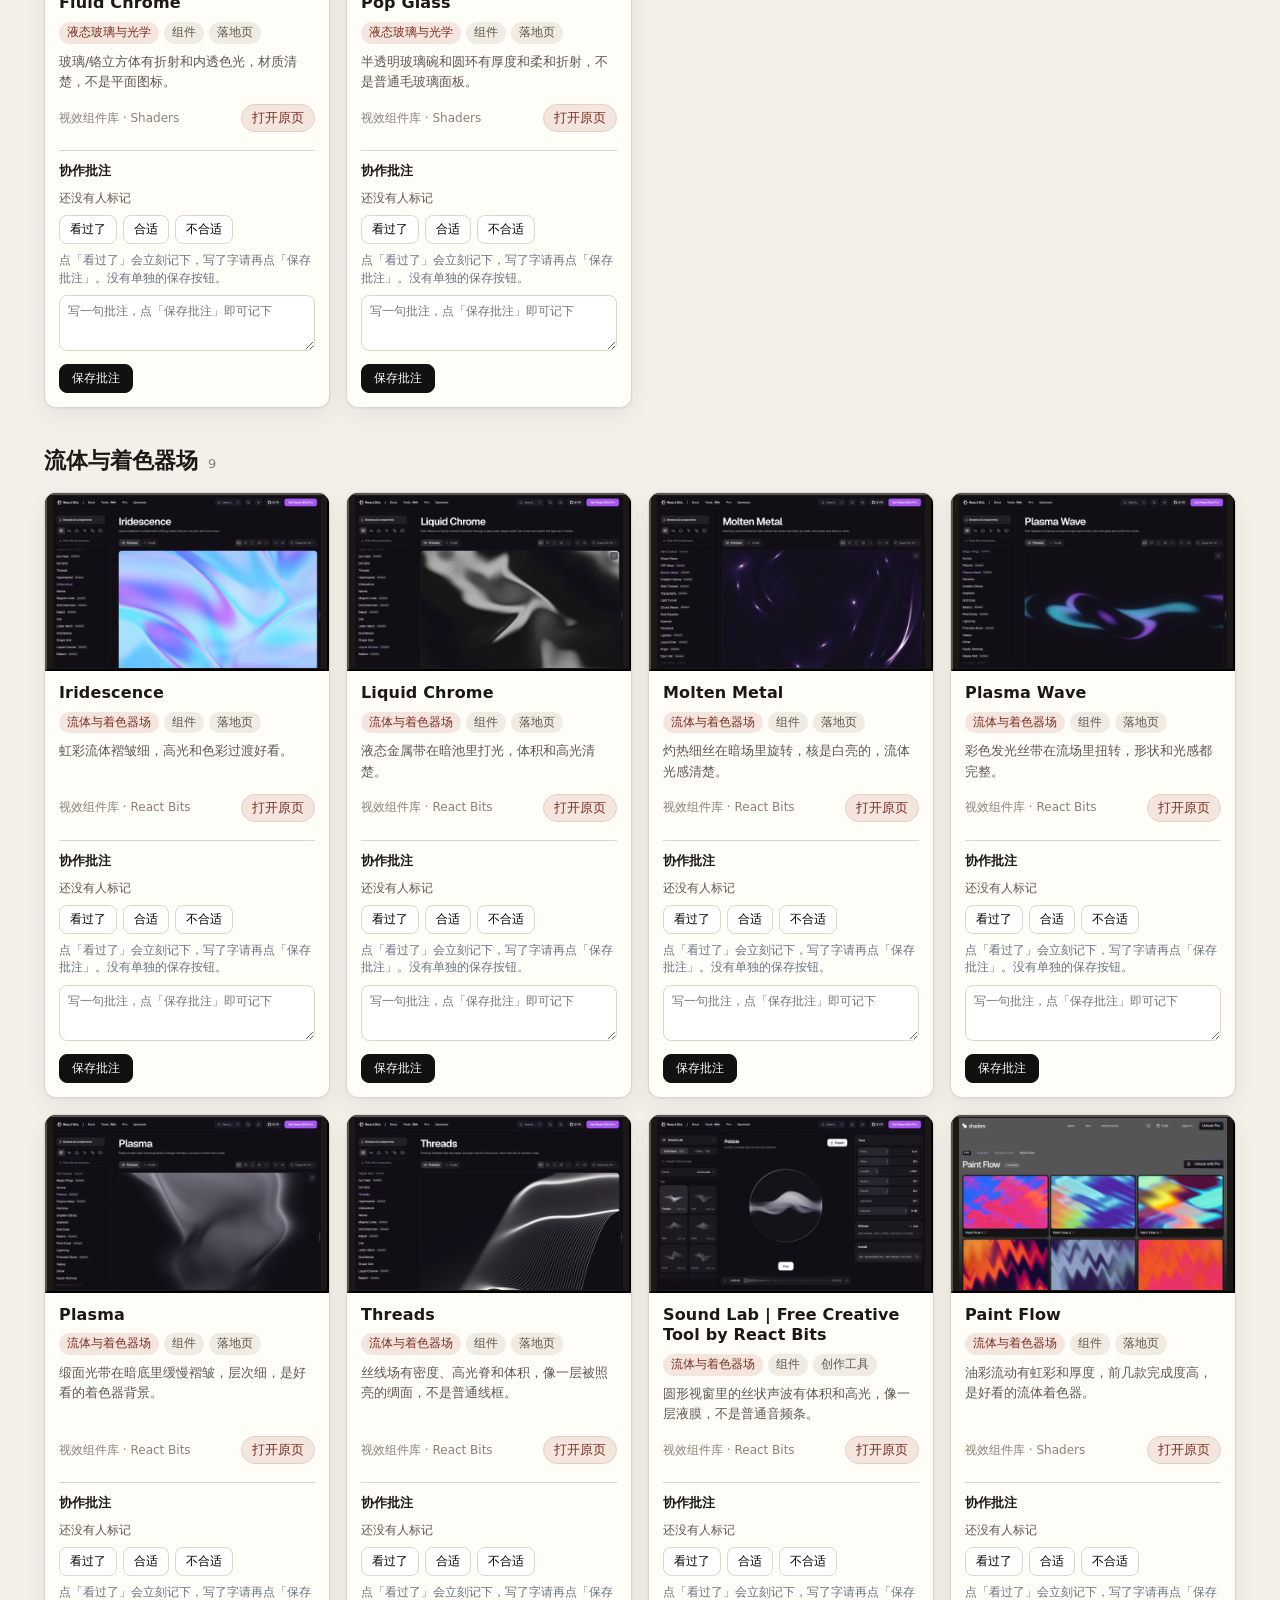
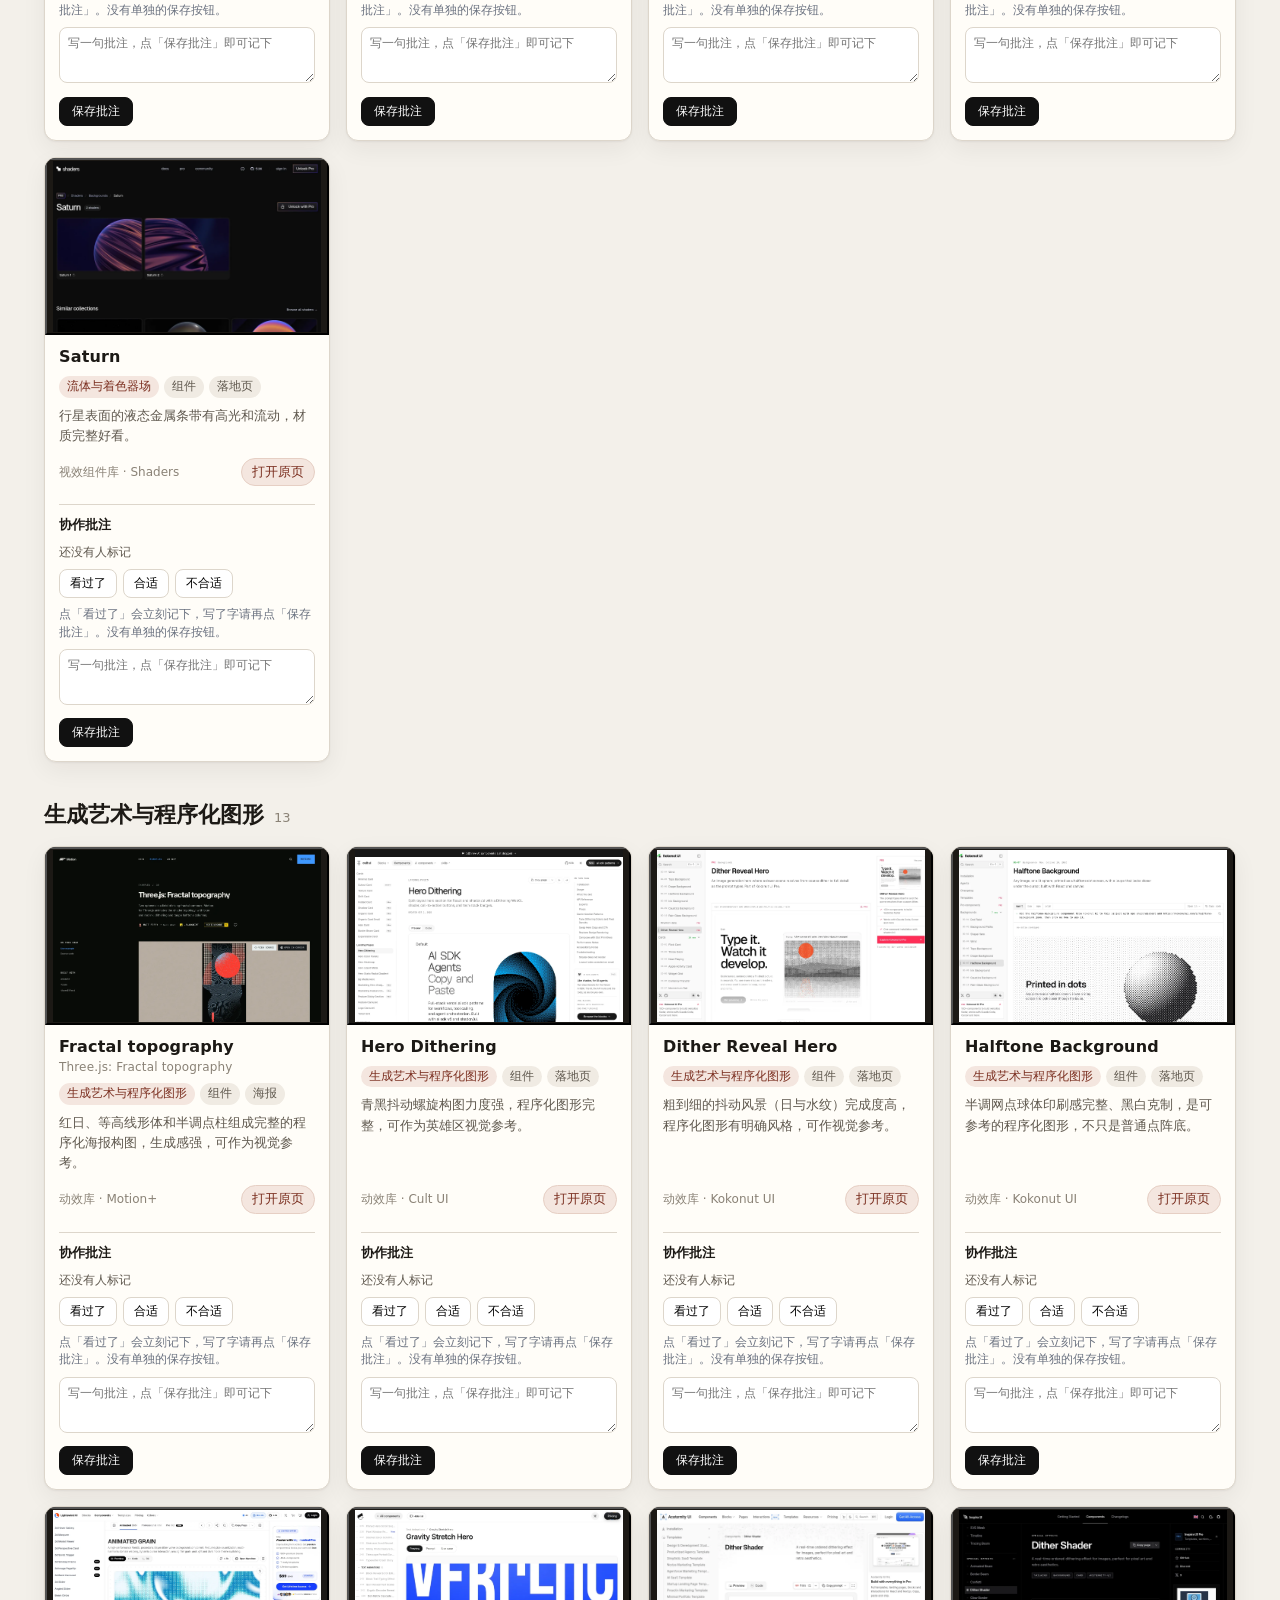
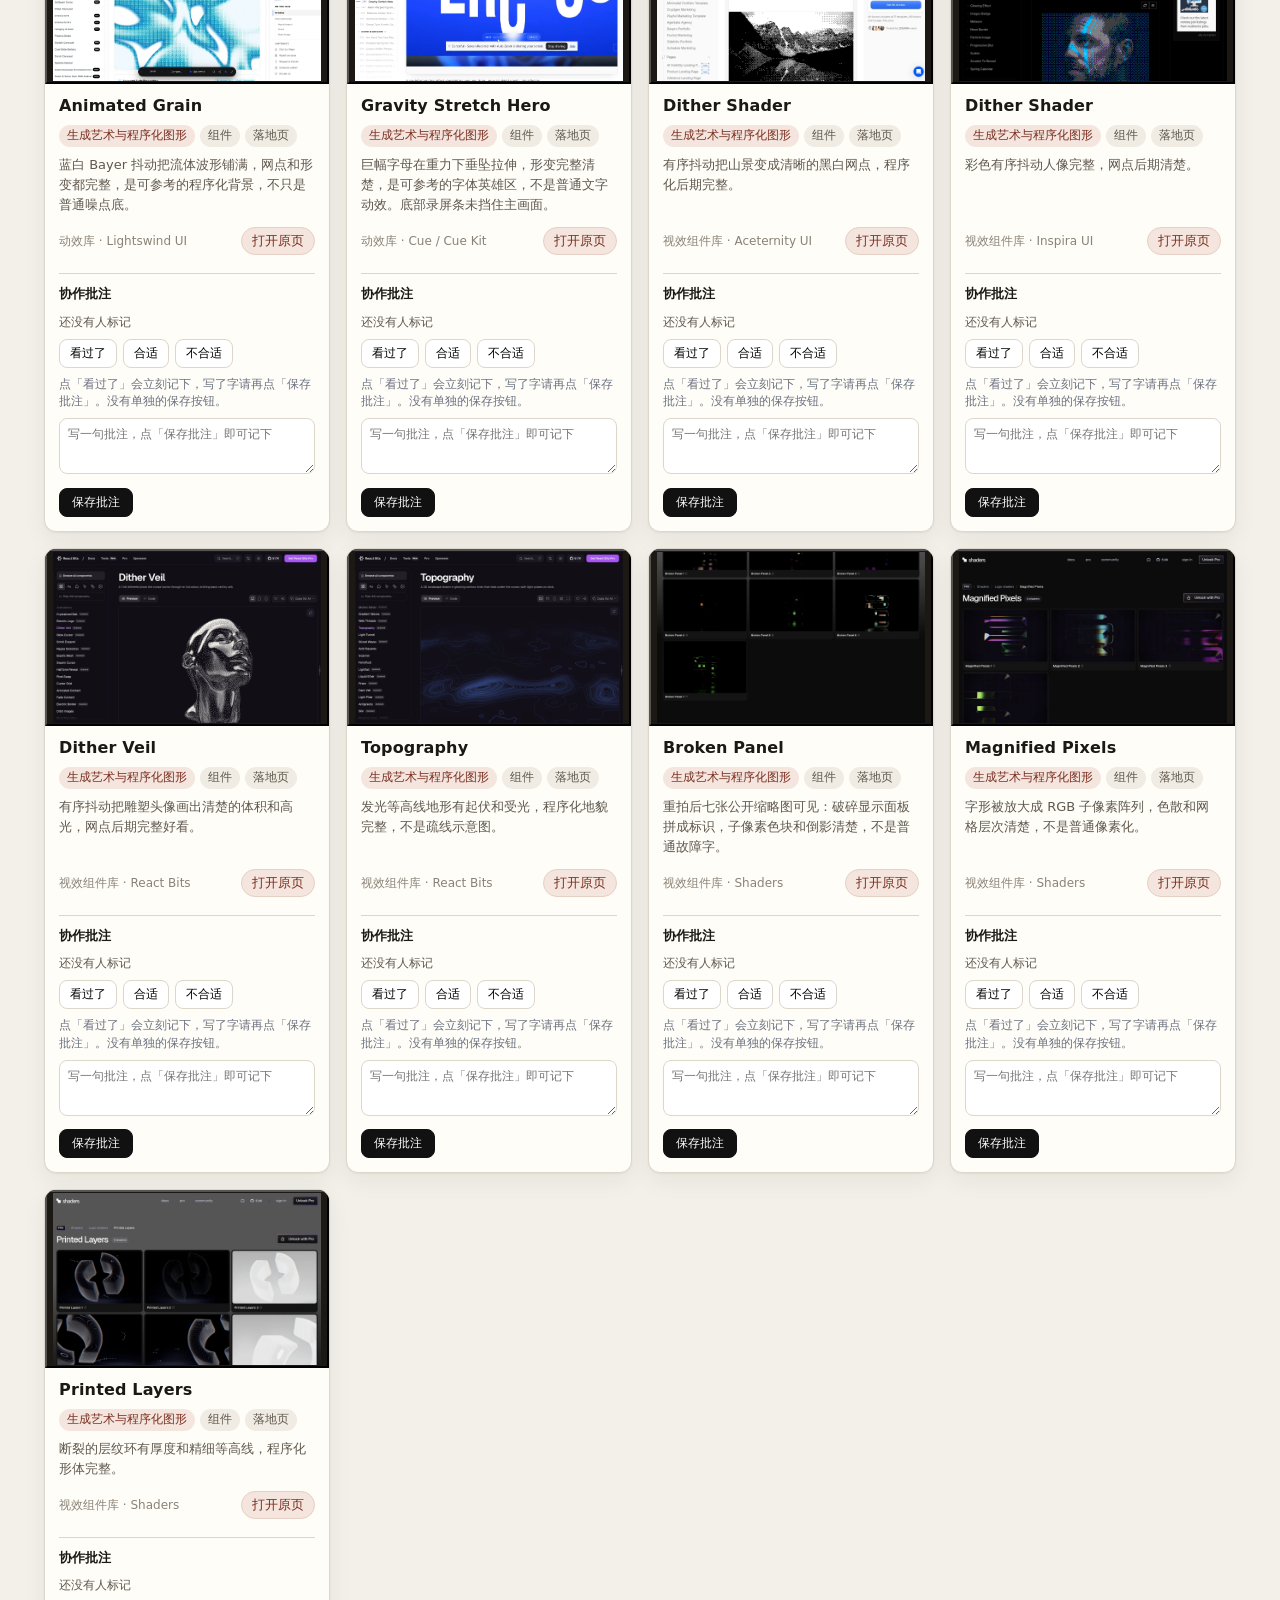
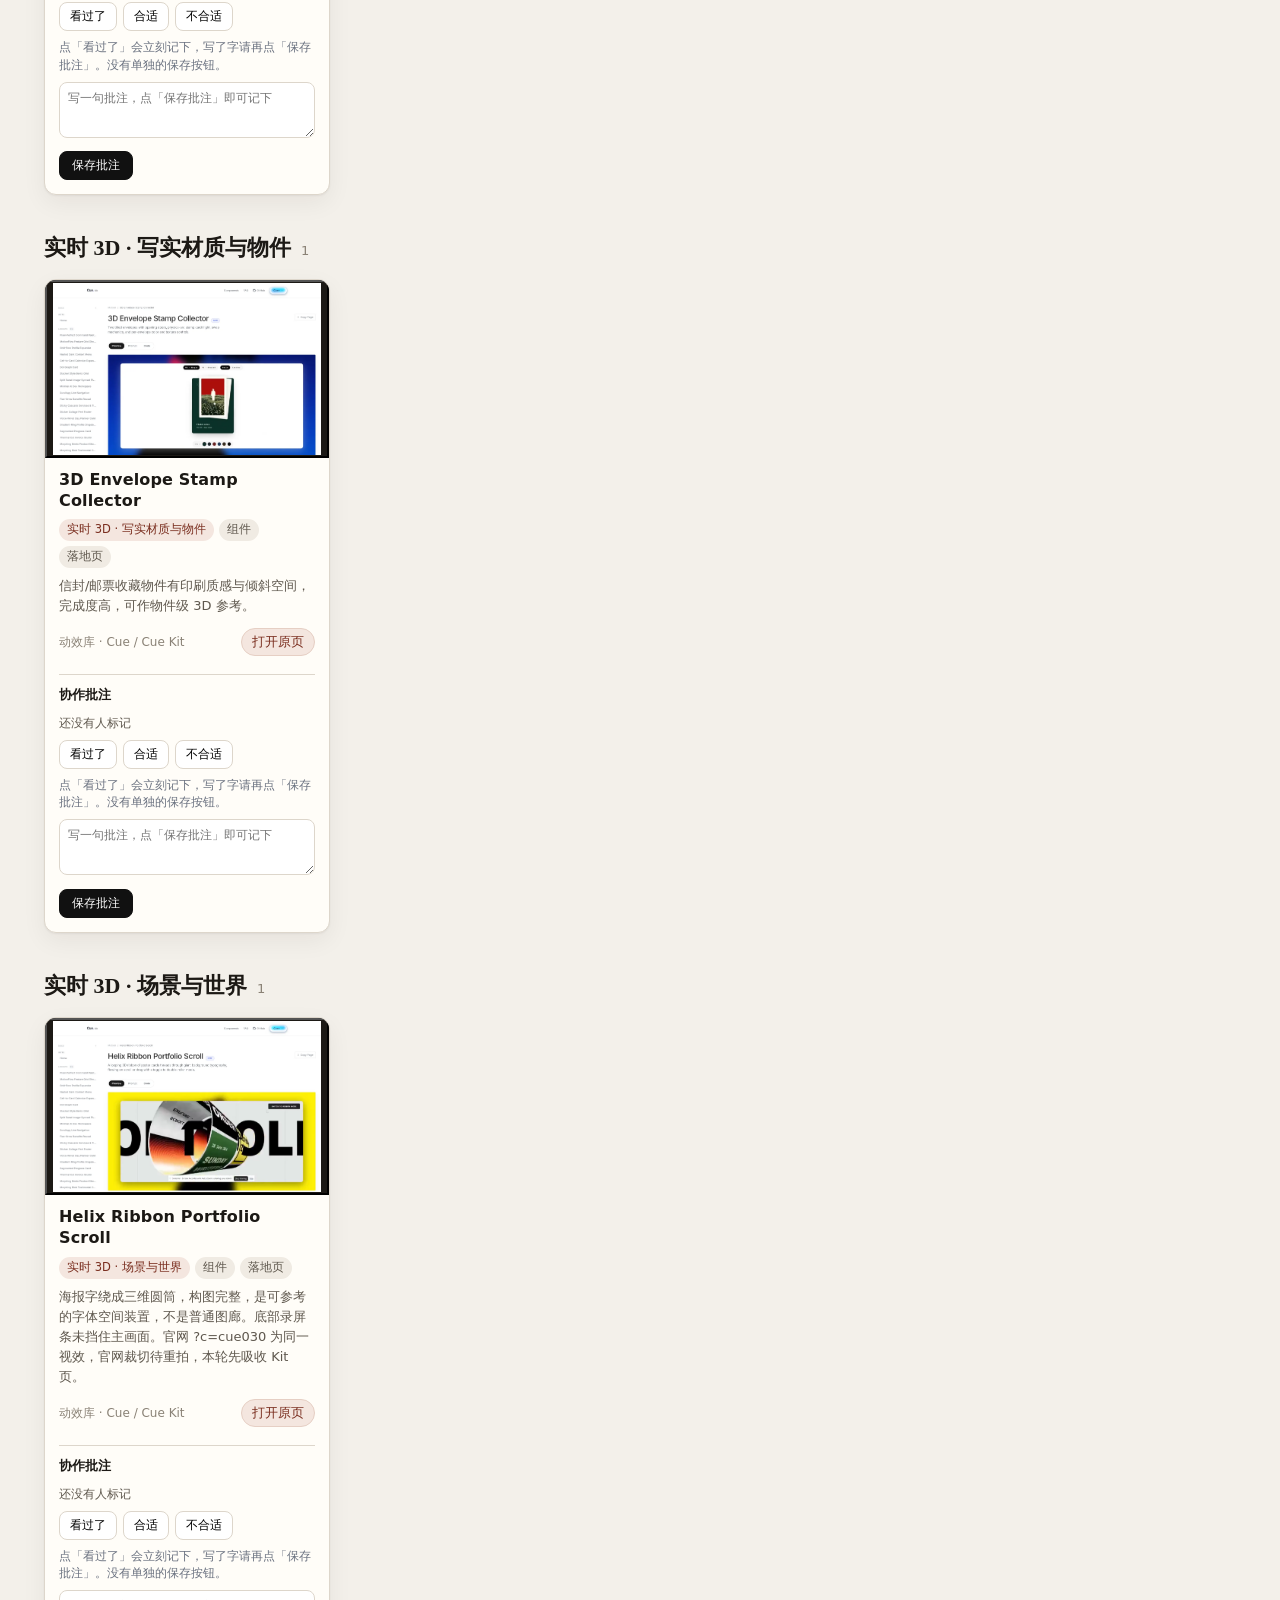
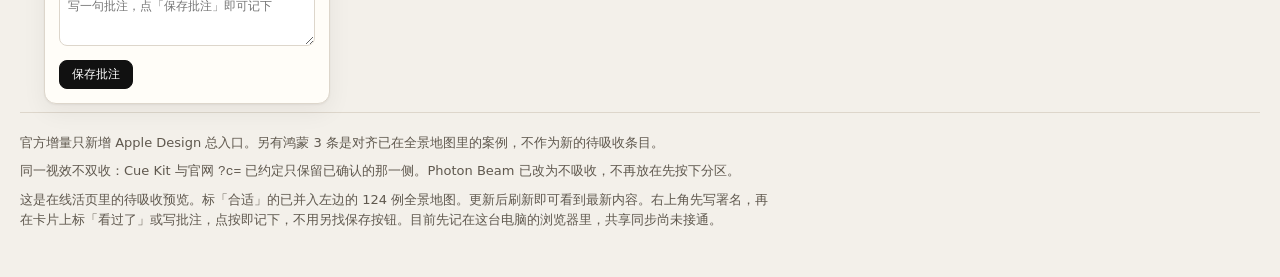
==== commit ed7728b7: "Add 71 cases Chenyu marked suitable into the living panoramic map." ====
--- a/preview/index.html
+++ b/preview/index.html
@@ -4,22 +4,23 @@
   <meta charset="utf-8">
   <meta name="viewport" content="width=device-width, initial-scale=1">
   <meta name="robots" content="noindex,nofollow">
-  <title>待吸收预览 · 尚未并入 53 例全景地图</title>
+  <title>待吸收预览 · 尚未并入的建议吸收</title>
   <link rel="stylesheet" href="styles.css">
   <link rel="stylesheet" href="../shared/annotate.css">
+<script src="../shared/export-notes.js?v=20261111e"></script>
 </head>
 <body class="preview-page">
   <div class="live-shell">
     <div class="wrap">
       <div class="pane-switch">
-        <a class="pane-btn" href="../">视效地图<span class="n">53 例</span></a>
-        <a class="pane-btn on" href="./">待吸收预览<span class="n">112</span></a>
+        <a class="pane-btn" href="../">视效地图<span class="n">124 例</span></a>
+        <a class="pane-btn on" href="./">待吸收预览<span class="n">30</span></a>
         <a class="pane-btn" href="../?pane=sources">来源</a>
         <div class="live-who">
           <label for="anno-name">署名</label>
           <input id="anno-name" type="text" maxlength="40" placeholder="你的名字" autocomplete="nickname">
           <span class="live-sync" id="anno-sync"></span>
-          <button type="button" id="btn-export-notes">导出批注</button>
+          <button type="button" id="btn-export-notes" onclick="if(window.exportH5VfxNotes){exportH5VfxNotes();}return false;">导出批注</button>
         </div>
       </div>
     </div>
@@ -29,21 +30,19 @@
       <div class="kicker">独立预览 · 建议吸收 · 尚未并入地图</div>
       <h1>待吸收预览</h1>
       <div class="banner">
-        <p>这些是已经确认的<strong>建议吸收</strong>，<strong>尚未并入现在那张 53 例全景地图</strong>。2026 年 11 月 11 日已按更严尺度重核：拿掉 19 条没有页面信息的官方演示场景图。本页只给你先看截图、先标口径，没有写入任何共享地图文件。</p>
+        <p>这些是尚未并入地图的建议吸收。陈雨已审过的一批里，标「合适」的 71 条已经放进左边的全景地图（现 124 例）；标「不合适」的已从本页拿下。下面只留下还没下结论的条目。</p>
       </div>
       <p class="lead">按视效语言分块排列。点缩略图可放大预览，卡片上的链接会跳到原页。采集仍按原节奏进行。</p>
       <div class="meta">
         <span>统计时点：<b>2026 年 11 月 11 日，Asia/Shanghai（UTC+8）</b></span>
         <span>归类模型：<b>DeepSeek Flash</b>，均经截图人工确认</span>
-        <span>已确认主列表：<b>112</b> 条</span>
-        <span>另有 <b>8</b> 条先按下、待你判断，不计入 112</span>
+        <span>尚未并入主列表：<b>30</b> 条</span>
+        <span>此前 8 条先按下项已按你的「不合适」从本页拿下</span>
       </div>
       <div class="counts">
-        <span class="count-pill">Aura.build <b>17</b></span>
-        <span class="count-pill">动效库 <b>31</b></span>
-        <span class="count-pill">视效组件库 <b>61</b></span>
-        <span class="count-pill">官方增量 <b>1</b></span>
-        <span class="count-pill">基础设施 <b>2</b></span>
+        <span class="count-pill">Aura.build <b>1</b></span>
+        <span class="count-pill">动效库 <b>9</b></span>
+        <span class="count-pill">视效组件库 <b>20</b></span>
       </div>
     </div>
   </header>
@@ -59,7 +58,7 @@
   <footer class="wrap footnote">
     <p>官方增量只新增 Apple Design 总入口。另有鸿蒙 3 条是对齐已在全景地图里的案例，不作为新的待吸收条目。</p>
     <p>同一视效不双收：Cue Kit 与官网 <code>?c=</code> 已约定只保留已确认的那一侧。Photon Beam 已改为不吸收，不再放在先按下分区。</p>
-    <p>这是在线活页里的待吸收预览，尚未并入左边的 53 例全景地图。更新后刷新即可看到最新内容。右上角先写署名，再在卡片上标「看过了」或写批注，点按即记下，不用另找保存按钮。目前先记在这台电脑的浏览器里，共享同步尚未接通。</p>
+    <p>这是在线活页里的待吸收预览。标「合适」的已并入左边的 124 例全景地图。更新后刷新即可看到最新内容。右上角先写署名，再在卡片上标「看过了」或写批注，点按即记下，不用另找保存按钮。目前先记在这台电脑的浏览器里，共享同步尚未接通。</p>
   </footer>
 
   <div class="lb" id="lightbox" aria-hidden="true" role="dialog" aria-label="截图放大预览">
@@ -72,7 +71,7 @@
 
   <script src="data/cases.js"></script>
   <script src="../shared/config.js"></script>
-  <script src="../shared/annotate.js"></script>
+  <script src="../shared/annotate.js?v=20261111e"></script>
   <script src="app.js"></script>
 </body>
 </html>
